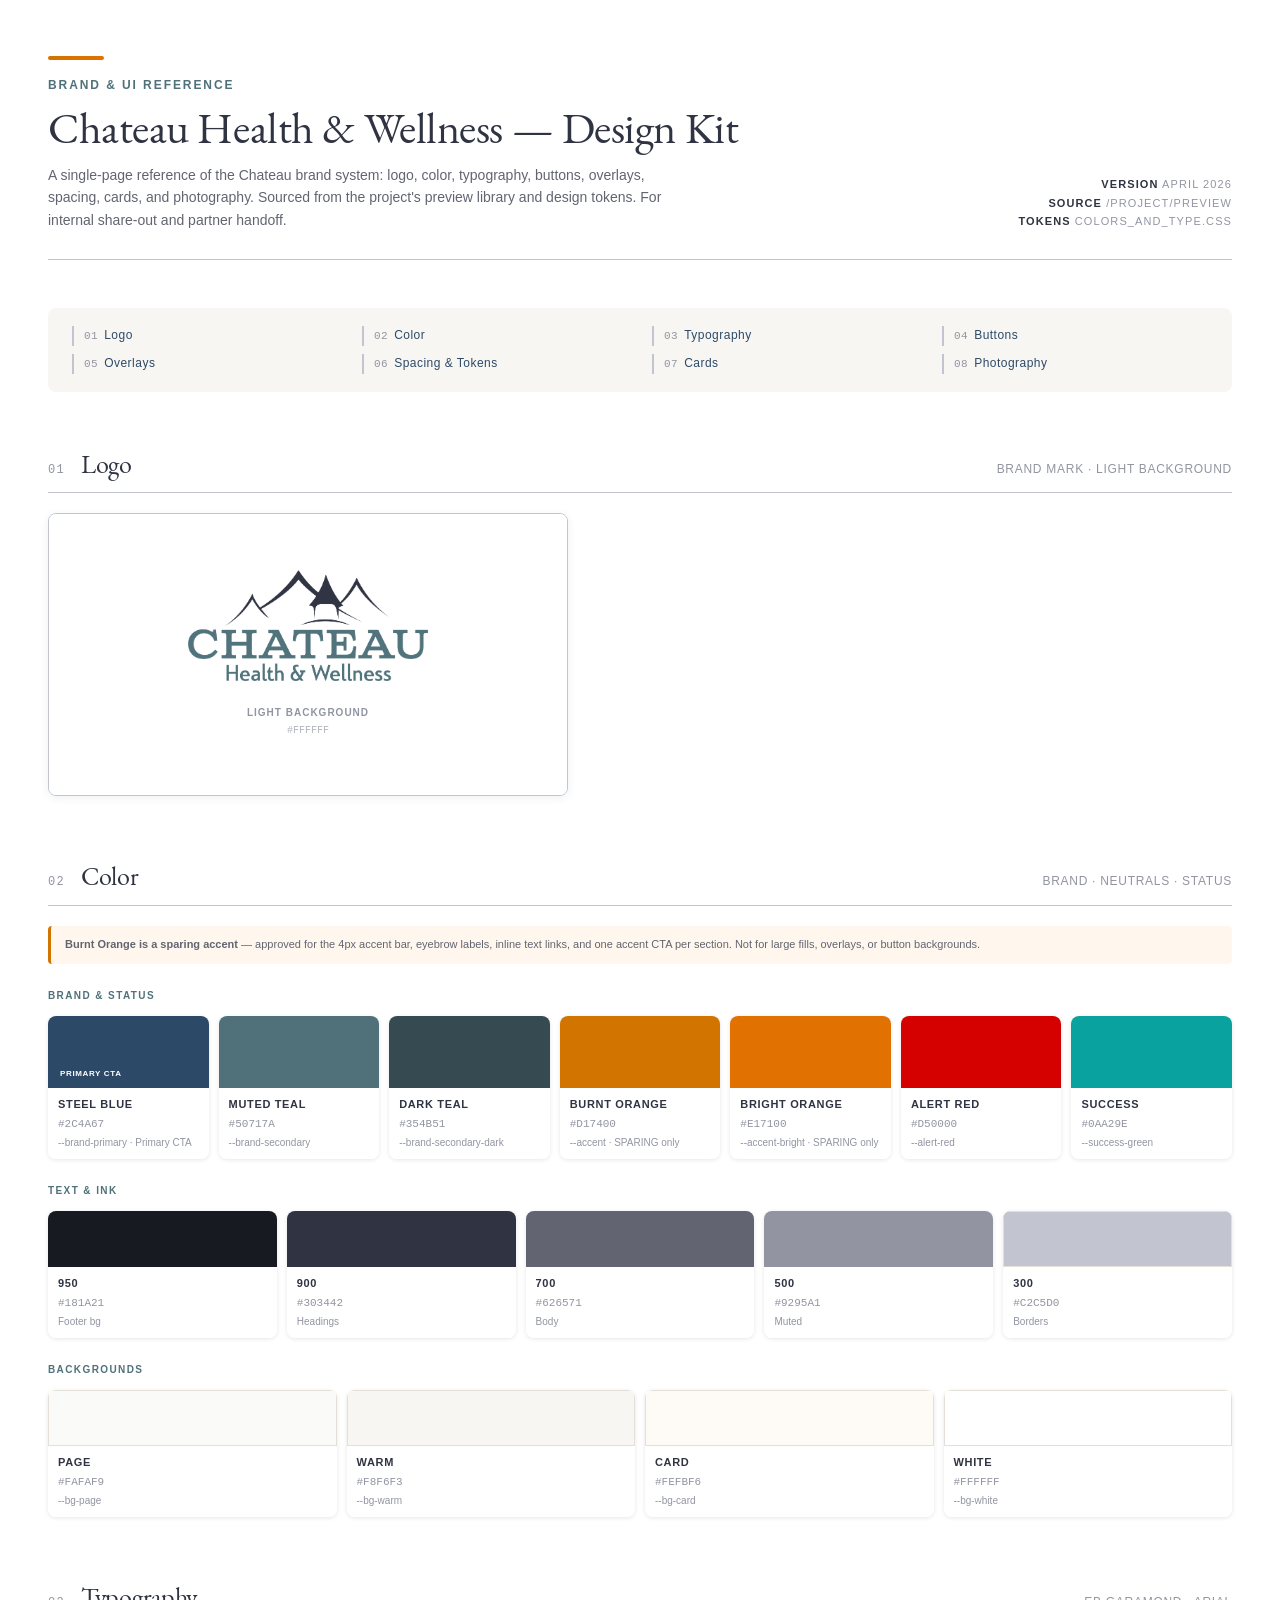
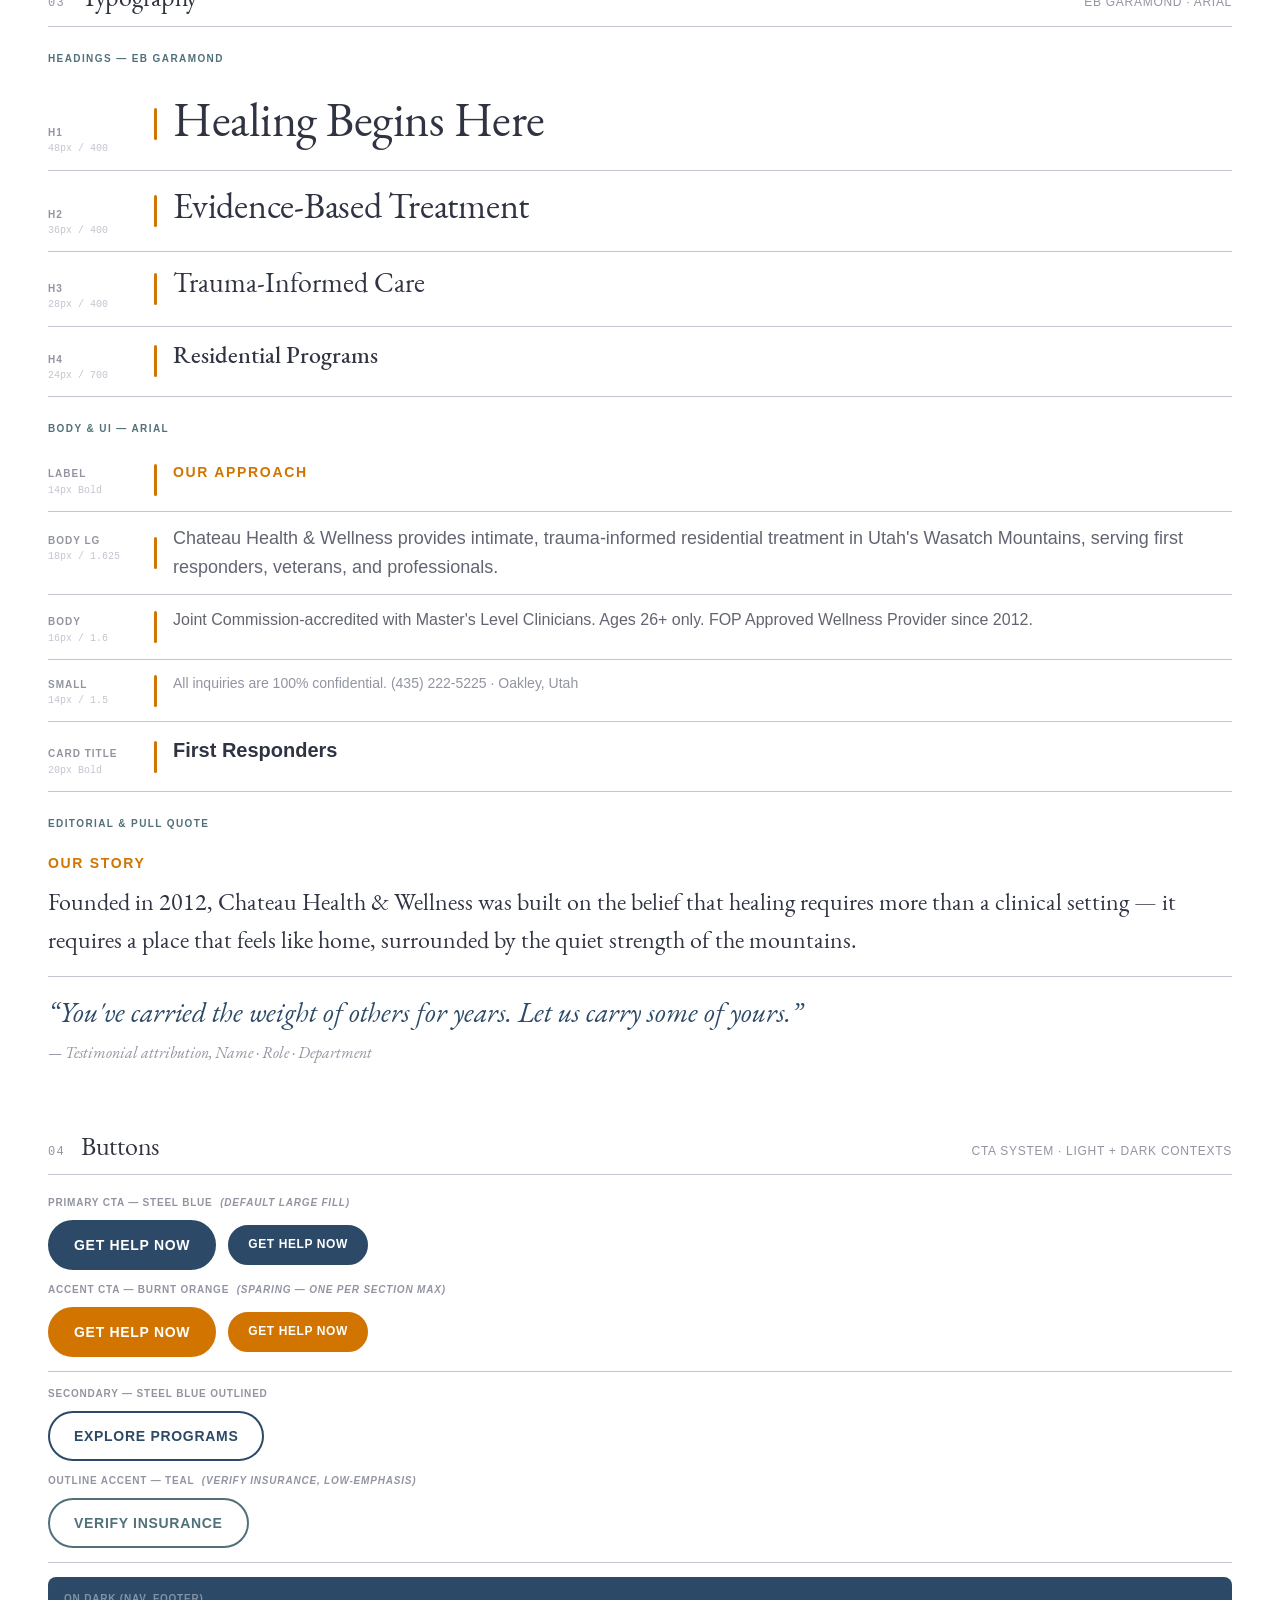
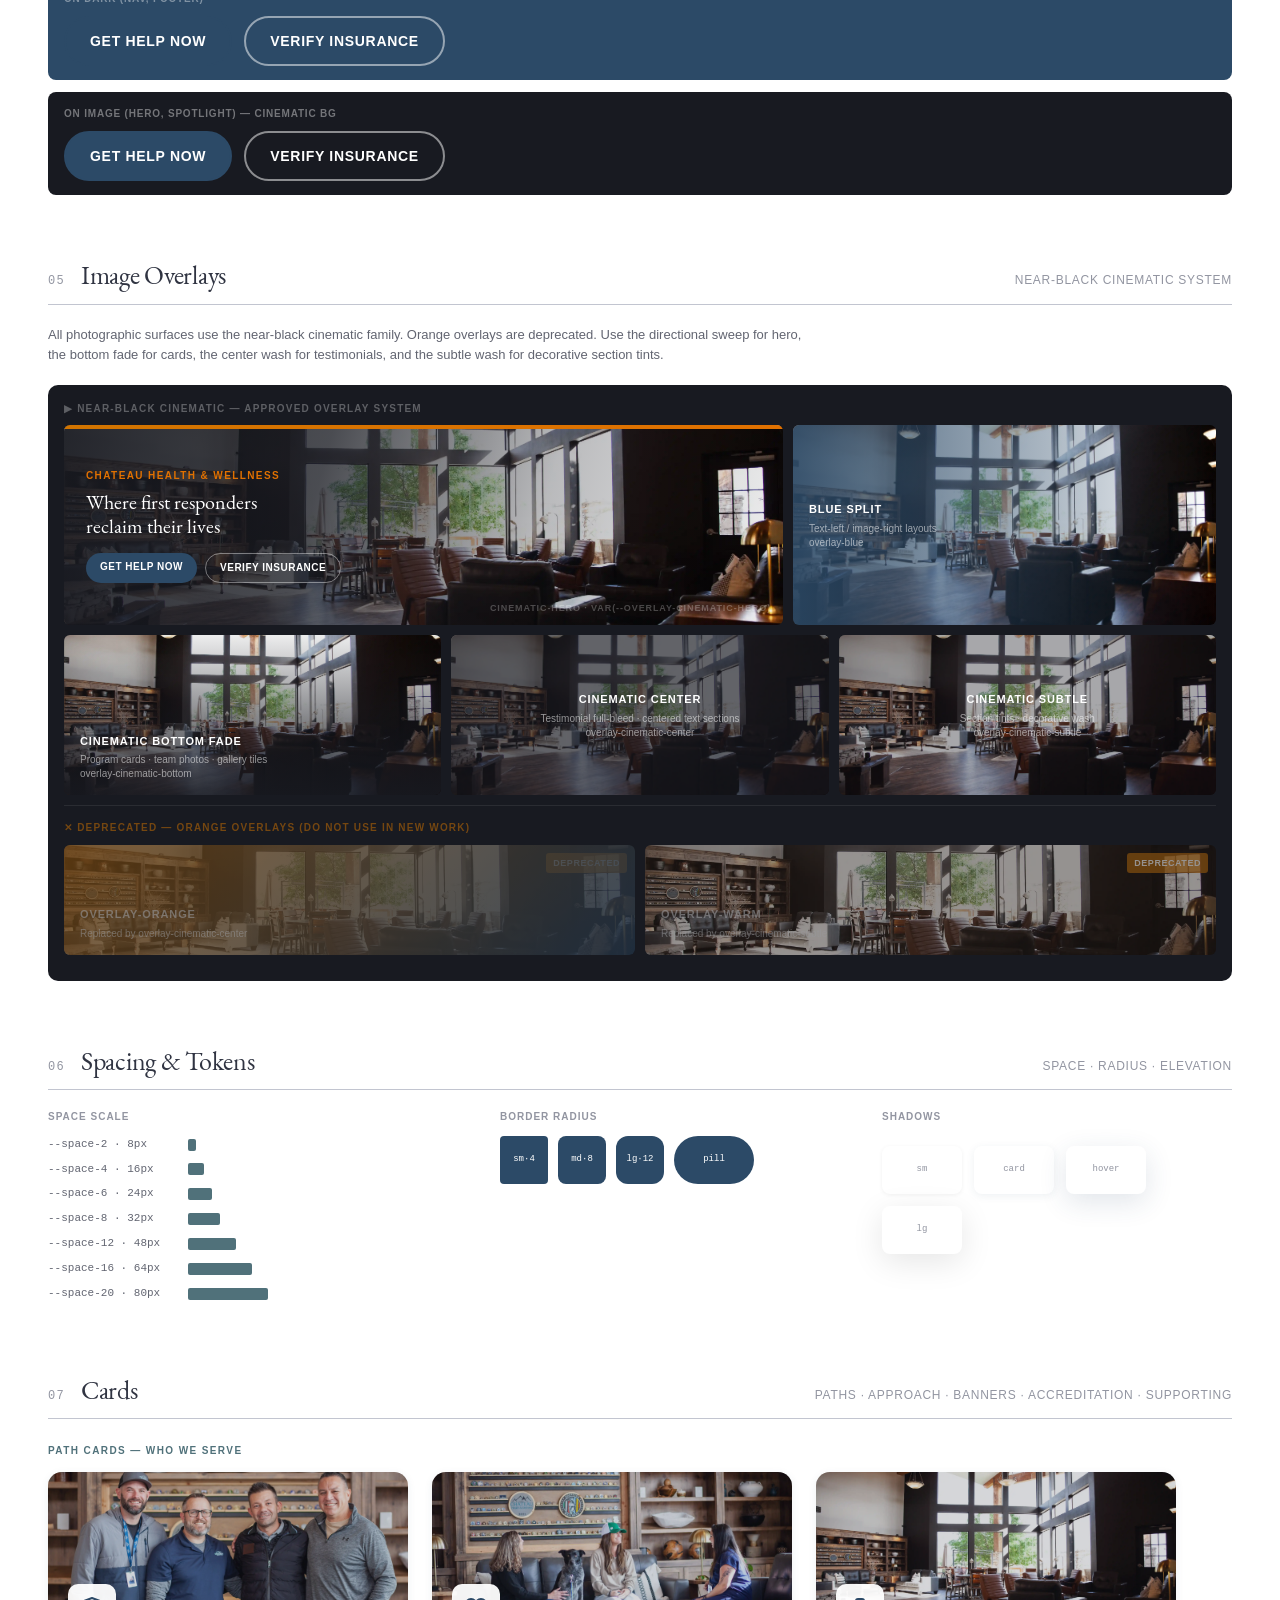
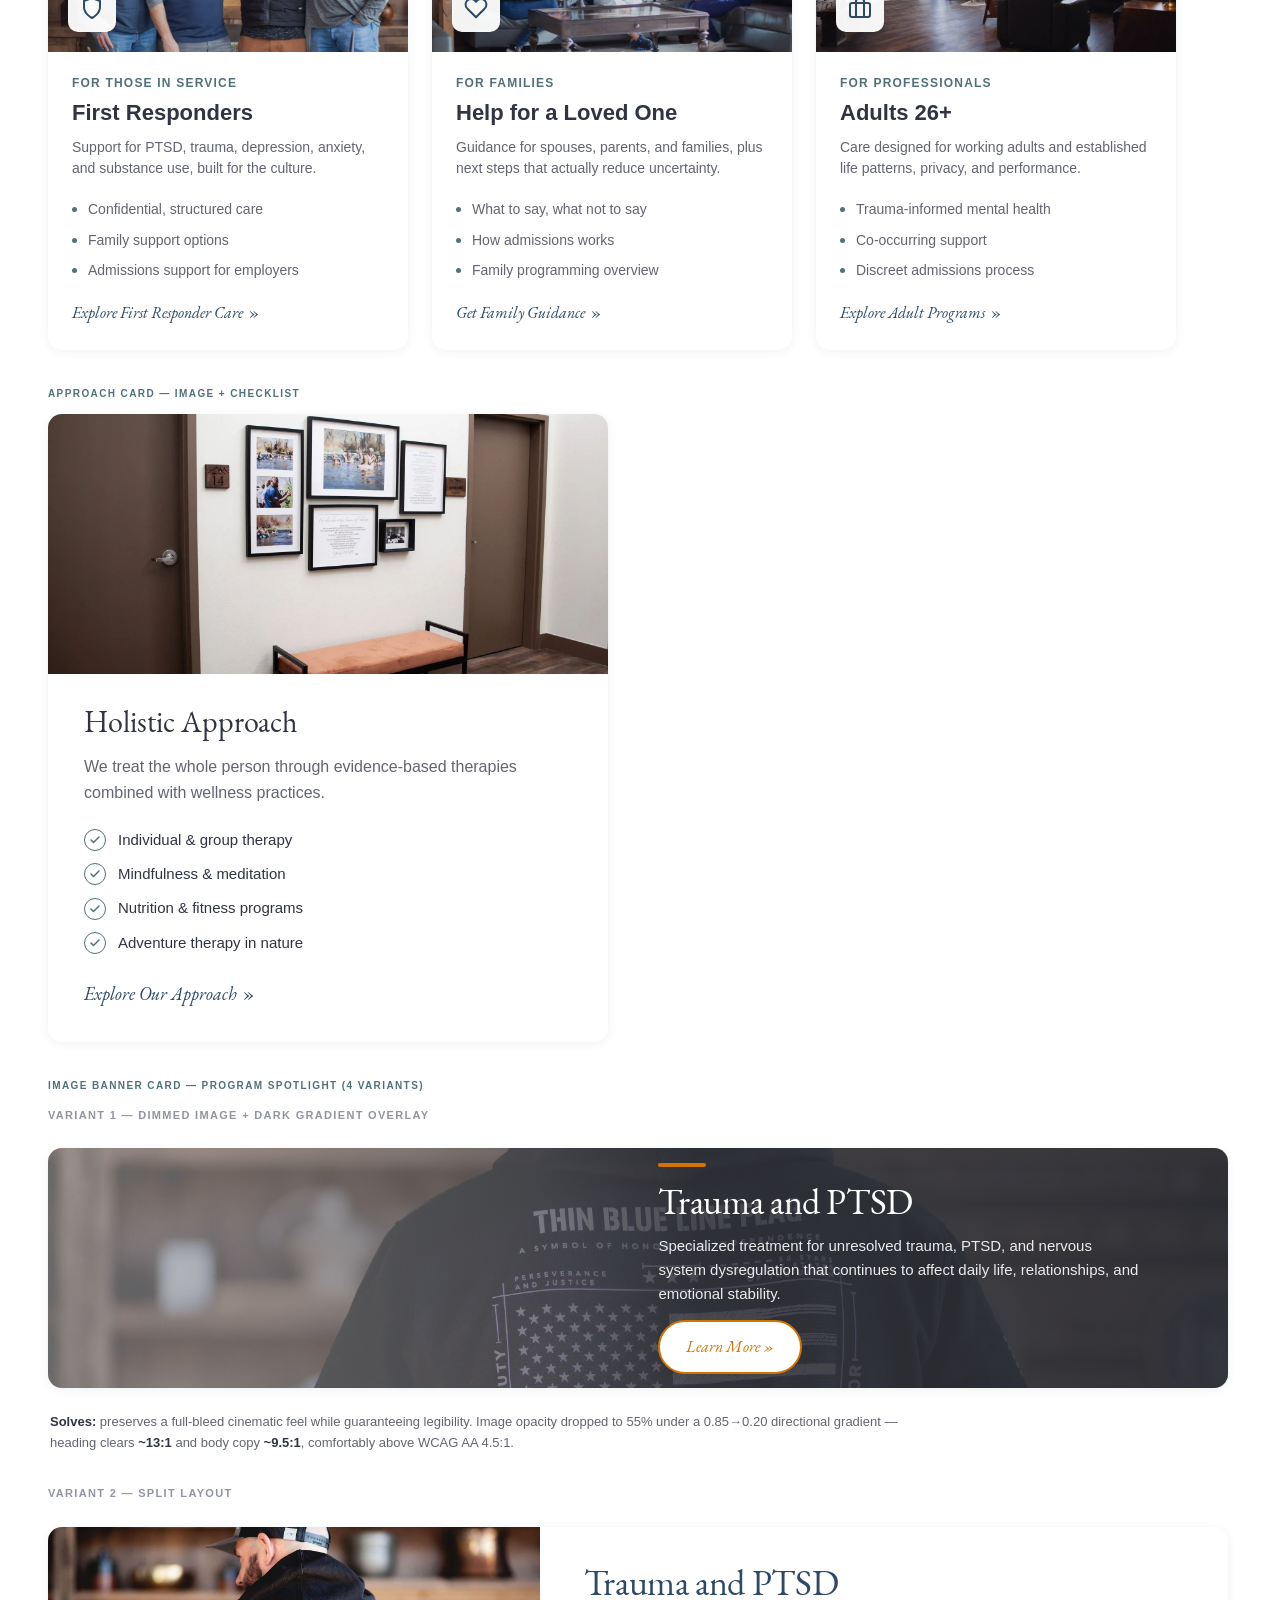
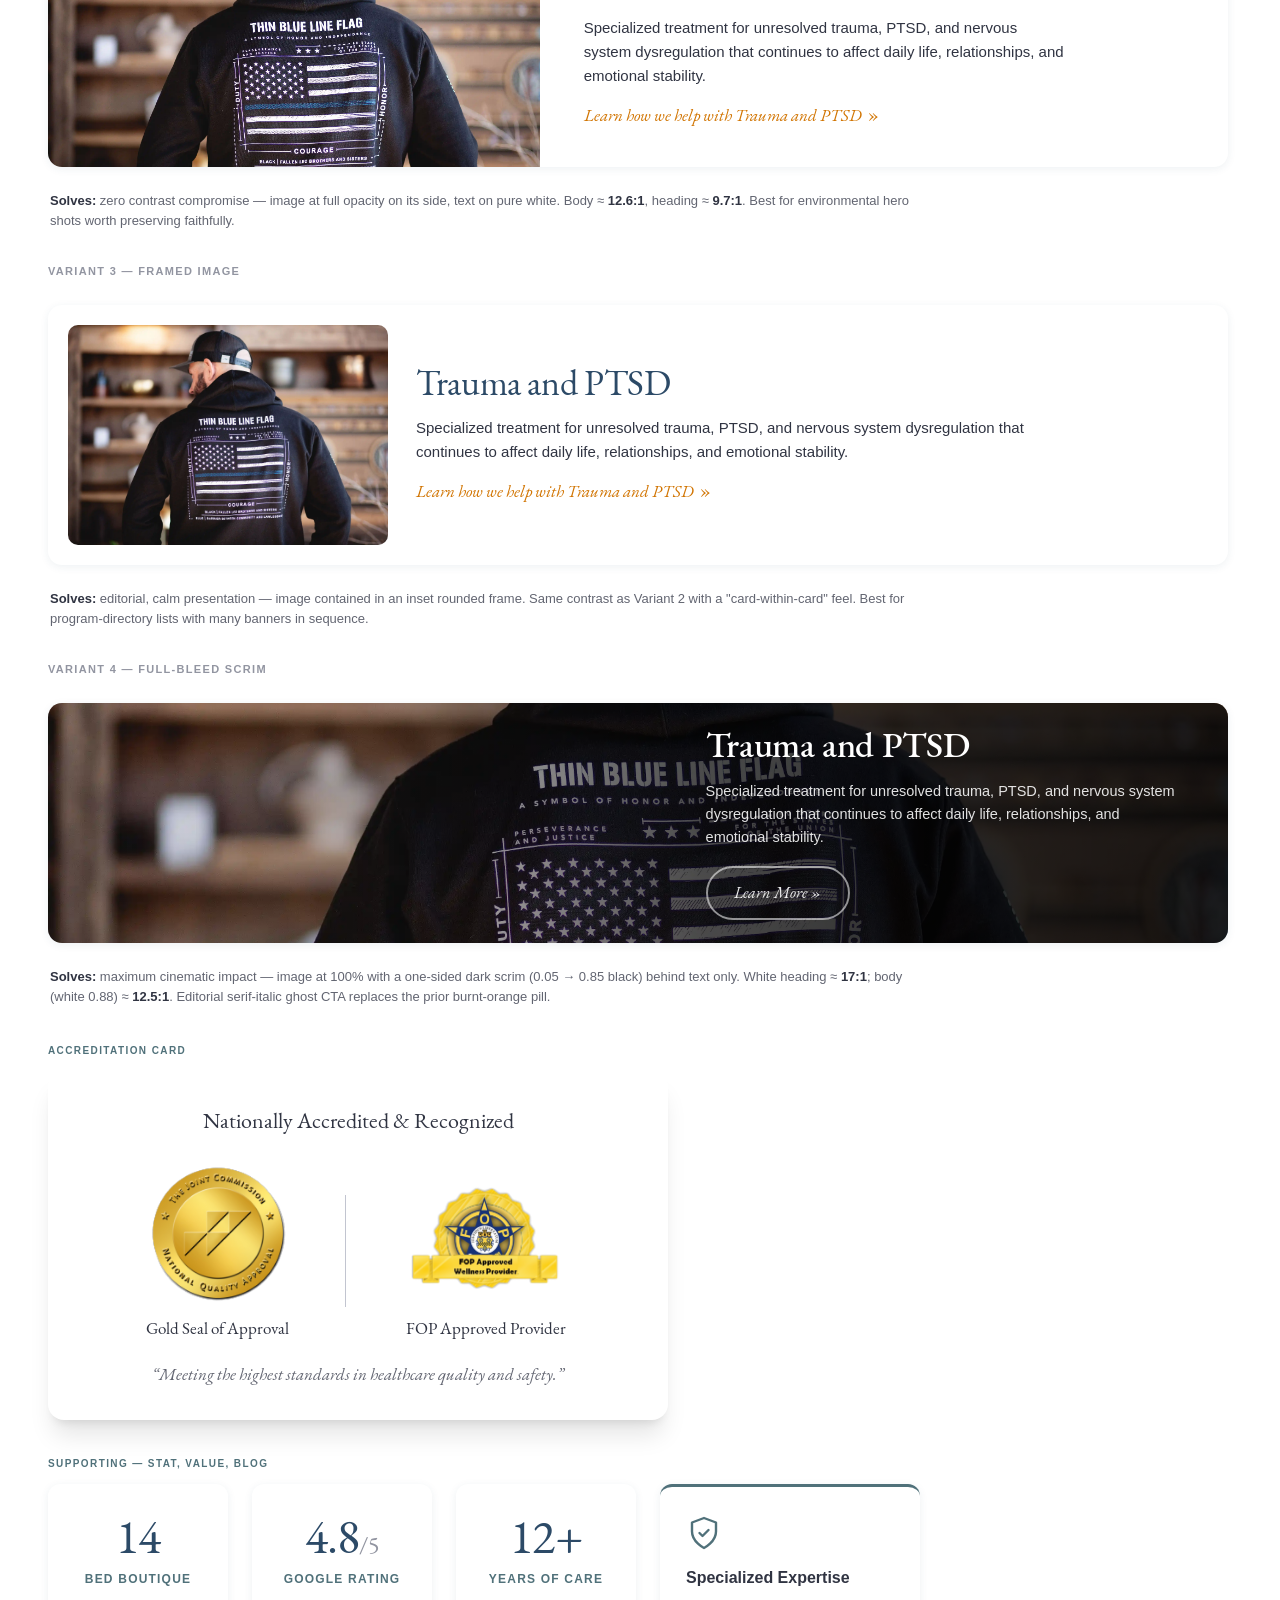
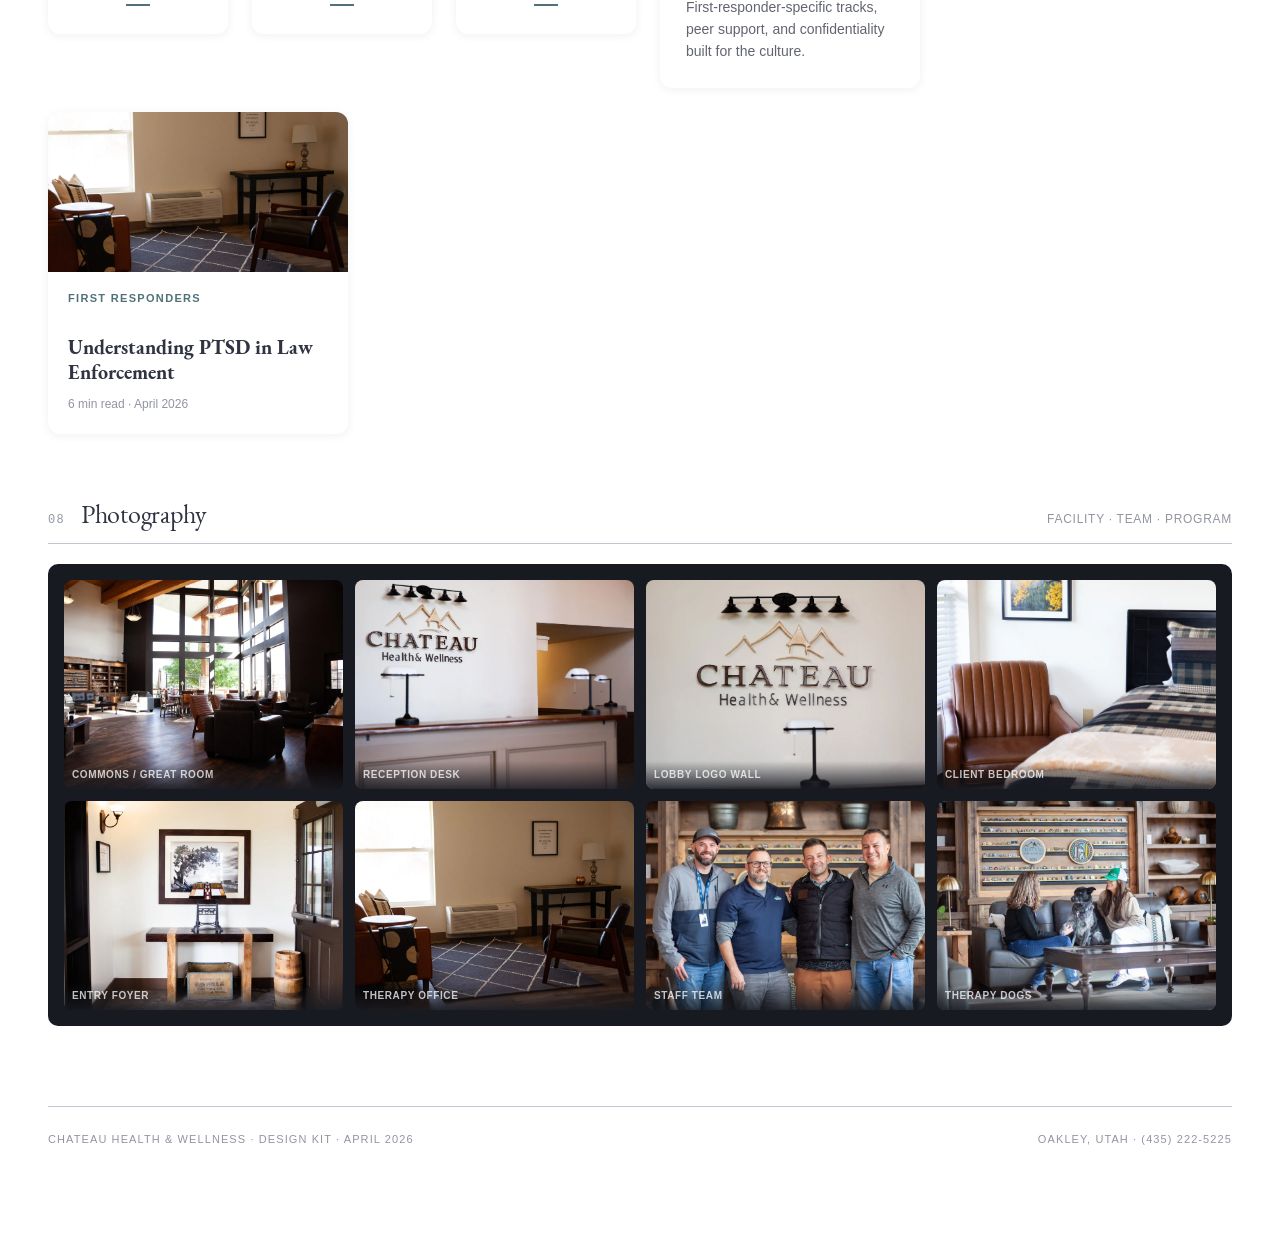
==== design-kit.html @ 9eb10ebd "Initial commit — Chateau Health & Wellness design kit Single-page consolidated reference (design-kit" ====
<!DOCTYPE html>
<html lang="en">
<head>
<meta charset="UTF-8">
<meta name="viewport" content="width=device-width,initial-scale=1">
<title>Chateau Health &amp; Wellness — Design Kit</title>
<link rel="stylesheet" href="colors_and_type.css">
<style>
  /* ─────────────────────────────────────────────────────────────────
     KIT SHELL — applies only to the consolidated design kit page.
     Each section block reuses the original preview markup verbatim.
  ───────────────────────────────────────────────────────────────── */
  html, body { background: #FFFFFF; }
  body {
    font-family: var(--font-sans);
    color: var(--neutral-900);
    margin: 0;
    padding: 0;
  }
  .kit {
    max-width: 1280px;
    margin: 0 auto;
    padding: 56px 48px 96px;
  }

  /* ── Cover header ─────────────────────────────────────────────── */
  .kit-header {
    border-bottom: 1px solid var(--neutral-300);
    padding-bottom: 28px;
    margin-bottom: 48px;
    display: grid;
    grid-template-columns: 1fr auto;
    gap: 24px;
    align-items: end;
  }
  .kit-header__bar {
    display: block;
    width: 56px;
    height: 4px;
    background: linear-gradient(90deg, #D17400, #E17100);
    border-radius: 2px;
    margin-bottom: 16px;
  }
  .kit-header__eyebrow {
    font-family: var(--font-sans);
    font-size: 12px;
    font-weight: 700;
    letter-spacing: 0.16em;
    text-transform: uppercase;
    color: var(--brand-secondary);
    margin-bottom: 8px;
  }
  .kit-header__title {
    font-family: var(--font-serif);
    font-size: 44px;
    font-weight: 400;
    line-height: 1.1;
    color: var(--neutral-900);
    margin: 0;
    letter-spacing: -0.01em;
  }
  .kit-header__sub {
    font-family: var(--font-sans);
    font-size: 14px;
    line-height: 1.6;
    color: var(--neutral-700);
    margin: 12px 0 0;
    max-width: 640px;
  }
  .kit-header__meta {
    font-family: var(--font-sans);
    font-size: 11px;
    letter-spacing: 0.10em;
    text-transform: uppercase;
    color: var(--neutral-500);
    text-align: right;
    line-height: 1.7;
  }
  .kit-header__meta strong { color: var(--neutral-900); }

  /* ── Table of contents ────────────────────────────────────────── */
  .kit-toc {
    display: grid;
    grid-template-columns: repeat(4, 1fr);
    gap: 8px 24px;
    padding: 18px 24px;
    background: #F8F6F3;
    border-radius: 8px;
    margin-bottom: 56px;
    font-family: var(--font-sans);
    font-size: 12px;
  }
  .kit-toc a {
    color: var(--brand-primary);
    text-decoration: none;
    letter-spacing: 0.04em;
    border-left: 2px solid var(--neutral-300);
    padding-left: 10px;
    transition: color var(--transition-base), border-color var(--transition-base);
  }
  .kit-toc a:hover { color: var(--accent); border-color: var(--accent); }
  .kit-toc a span { color: var(--neutral-500); margin-right: 6px; font-family: monospace; font-size: 11px; }

  /* ── Section frame ────────────────────────────────────────────── */
  .kit-section {
    margin: 0 0 64px;
    scroll-margin-top: 24px;
  }
  .kit-section__head {
    display: flex;
    align-items: baseline;
    gap: 16px;
    margin-bottom: 20px;
    padding-bottom: 12px;
    border-bottom: 1px solid var(--neutral-300);
  }
  .kit-section__num {
    font-family: monospace;
    font-size: 12px;
    color: var(--neutral-500);
    letter-spacing: 0.10em;
  }
  .kit-section__title {
    font-family: var(--font-serif);
    font-size: 26px;
    font-weight: 400;
    color: var(--neutral-900);
    margin: 0;
    letter-spacing: -0.01em;
  }
  .kit-section__sub {
    font-family: var(--font-sans);
    font-size: 12px;
    color: var(--neutral-500);
    margin-left: auto;
    letter-spacing: 0.06em;
    text-transform: uppercase;
  }
  .kit-section__note {
    font-family: var(--font-sans);
    font-size: 13px;
    line-height: 1.55;
    color: var(--neutral-700);
    margin: 0 0 20px;
    max-width: 760px;
  }

  /* ── Sub-block (used inside sections to label internal groups) ── */
  .kit-block-label {
    font-family: var(--font-sans);
    font-size: 10px;
    font-weight: 700;
    letter-spacing: 0.14em;
    text-transform: uppercase;
    color: var(--brand-secondary);
    margin: 24px 0 12px;
  }

  /* ─────────────────────────────────────────────────────────────────
     §1 LOGO — replicated from preview/brand-logo.html
  ───────────────────────────────────────────────────────────────── */
  .logo-row { display: flex; gap: 16px; align-items: stretch; flex-wrap: wrap; }
  .logo-card { border-radius: 8px; overflow: hidden; box-shadow: var(--shadow-card); flex: 1; min-width: 260px; max-width: 520px; border: 1px solid var(--neutral-300); }
  .logo-bg { padding: 56px 40px; display: flex; flex-direction: column; align-items: center; justify-content: center; min-height: 200px; background: #FFFFFF; }
  .logo-bg img { max-width: 240px; height: auto; display: block; }
  .logo-card .card-label { font-size: 10px; font-weight: 700; letter-spacing: 0.10em; text-transform: uppercase; color: var(--neutral-500); margin-top: 24px; text-align: center; }
  .logo-card .card-hex { font-family: monospace; font-size: 10px; color: var(--neutral-500); opacity: 0.7; margin-top: 2px; text-align: center; }

  /* ─────────────────────────────────────────────────────────────────
     §2 COLORS — from preview/colors-brand.html + colors-neutral.html
  ───────────────────────────────────────────────────────────────── */
  .swatch-row { display: flex; gap: 10px; flex-wrap: wrap; margin-bottom: 12px; }
  .swatch { border-radius: 8px; overflow: hidden; box-shadow: 0 1px 4px rgba(0,0,0,0.10); flex: 1; min-width: 100px; }
  .swatch .chip { height: 72px; }
  .swatch .info { background: white; padding: 8px 10px; }
  .swatch .name { font-size: 11px; font-weight: 700; color: #303442; text-transform: uppercase; letter-spacing: 0.06em; }
  .swatch .hex  { font-size: 11px; color: #9295A1; font-family: monospace; margin-top: 2px; }
  .swatch .label { font-size: 10px; color: #9295A1; margin-top: 1px; }
  .swatch.primary-cta .chip { position: relative; }
  .swatch.primary-cta .chip::after { content: 'PRIMARY CTA'; position: absolute; bottom: 6px; left: 6px; font-size: 8px; font-weight: 700; letter-spacing: 0.08em; background: #2C4A67; color: #fff; padding: 2px 6px; border-radius: 2px; }
  .usage-note { font-size: 11px; font-family: var(--font-sans); color: var(--neutral-700); background: #FFF7EE; border-radius: 4px; padding: 10px 14px; margin-bottom: 14px; border-left: 3px solid var(--accent); }
  .neutral-swatch .chip { height: 56px; }
  .neutral-swatch { min-width: 80px; }

  /* ─────────────────────────────────────────────────────────────────
     §3 TYPOGRAPHY — preview/type-headings.html + type-body.html + type-editorial.html
  ───────────────────────────────────────────────────────────────── */
  .type-row {
    display: flex; align-items: baseline; gap: 16px;
    border-bottom: 1px solid var(--neutral-300);
    padding: 12px 0;
  }
  .type-row:last-child { border-bottom: none; }
  .type-row .meta { width: 90px; flex-shrink: 0; padding-top: 2px; }
  .type-row .meta-tag { font-family: var(--font-sans); font-size: 10px; font-weight: 700; letter-spacing: 0.10em; text-transform: uppercase; color: var(--neutral-500); }
  .type-row .meta-size { font-family: monospace; font-size: 10px; color: var(--neutral-300); }
  .type-row .bar { width: 3px; height: 32px; background: var(--accent); border-radius: 2px; flex-shrink: 0; align-self: center; }
  .type-row h1, .type-row h2, .type-row h3, .type-row h4, .type-row p { margin: 0; }
  .editorial-block { padding-top: 8px; }

  /* ─────────────────────────────────────────────────────────────────
     §4 BUTTONS — preview/buttons.html
  ───────────────────────────────────────────────────────────────── */
  .btn-row { display: flex; align-items: center; gap: 12px; flex-wrap: wrap; margin-bottom: 12px; }
  .btn-dark-row { background: var(--brand-primary); padding: 14px 16px; border-radius: 8px; display: flex; gap: 12px; align-items: center; flex-wrap: wrap; margin-bottom: 12px; }
  .btn-img-row { background: #181A21; padding: 14px 16px; border-radius: 8px; display: flex; gap: 12px; align-items: center; flex-wrap: wrap; margin-bottom: 12px; }
  .btn-row label, .btn-dark-row label, .btn-img-row label {
    font-family: var(--font-sans); font-size: 10px; font-weight: 700; text-transform: uppercase; letter-spacing: 0.08em; color: var(--neutral-500); width: 100%; margin-bottom: -4px;
  }
  .btn-dark-row label, .btn-img-row label { color: rgba(255,255,255,0.4); }
  .btn-row .note { font-family: var(--font-sans); font-size: 10px; color: var(--neutral-500); font-style: italic; margin-left: 4px; }
  .kit .btn { padding: 12px 24px; font-size: 14px; }
  .kit .btn-sm { padding: 8px 18px; font-size: 12px; }
  .btn-divider { height: 1px; background: var(--neutral-300); margin: 14px 0; }

  /* ─────────────────────────────────────────────────────────────────
     §5 OVERLAYS — preview/colors-overlays.html
  ───────────────────────────────────────────────────────────────── */
  .ov-stage { background: #181A21; padding: 16px; border-radius: 10px; }
  .ov-section-title { font-size: 10px; font-weight: 700; letter-spacing: 0.12em; text-transform: uppercase; color: rgba(255,255,255,0.30); margin: 14px 0 8px; }
  .ov-section-title:first-child { margin-top: 0; }
  .ov-row { display: flex; gap: 10px; margin-bottom: 10px; }
  .ov-tile { flex: 1; border-radius: 6px; overflow: hidden; position: relative; }
  .ov-bg { width: 100%; height: 100%; background: url('assets/facility-commons.webp') center/cover; }
  .ov-ov { position: absolute; inset: 0; display: flex; flex-direction: column; justify-content: flex-end; padding: 14px 16px; }
  .ov-name { font-size: 11px; font-weight: 700; letter-spacing: 0.08em; text-transform: uppercase; color: #fff; }
  .ov-use  { font-size: 10px; color: rgba(255,255,255,0.55); margin-top: 3px; line-height: 1.4; }
  .ov-tile-xl { height: 200px; } .ov-tile-lg { height: 160px; } .ov-tile-sm { height: 110px; }
  .ov-hero-bar { position: absolute; top: 0; left: 0; right: 0; height: 4px; background: linear-gradient(90deg,#D17400,#E17100); z-index: 2; }
  .ov-hero-text { font-family: 'EB Garamond', Georgia, serif; font-size: 20px; color: #fff; line-height: 1.2; margin-bottom: 5px; }
  .ov-hero-eyebrow { font-size: 10px; font-weight: 700; letter-spacing: 0.14em; text-transform: uppercase; color: #E17100; margin-bottom: 6px; }
  .ov-rule { height: 1px; background: rgba(255,255,255,0.08); margin: 8px 0 12px; }
  .ov-dep { position: absolute; top: 8px; right: 8px; background: rgba(209,116,0,0.75); color: #fff; font-size: 9px; font-weight: 700; letter-spacing: 0.06em; text-transform: uppercase; padding: 3px 7px; border-radius: 3px; }
  .ov-token-label { position:absolute; bottom:10px; right:12px; font-size:9px; font-weight:700; letter-spacing:0.10em; text-transform:uppercase; color:rgba(255,255,255,0.25); }
  .ov-mini-cta { background:#2C4A67; color:#fff; border-radius:9999px; padding:6px 14px; font-size:10px; font-weight:700; letter-spacing:0.05em; text-transform:uppercase; }
  .ov-mini-cta--ghost { background:transparent; border:1.5px solid rgba(255,255,255,0.4); color:#fff; border-radius:9999px; padding:6px 14px; font-size:10px; font-weight:700; letter-spacing:0.05em; text-transform:uppercase; }

  /* ─────────────────────────────────────────────────────────────────
     §6 SPACING / RADIUS / SHADOWS — preview/spacing-tokens.html
  ───────────────────────────────────────────────────────────────── */
  .tokens-grid { display: grid; grid-template-columns: 1.2fr 1fr 1fr; gap: 32px; }
  .tokens-grid h4 { font-size: 10px; font-weight: 700; letter-spacing: 0.10em; text-transform: uppercase; color: var(--neutral-500); margin: 0 0 12px; font-family: var(--font-sans); }
  .space-row { display: flex; align-items: center; gap: 10px; margin-bottom: 7px; }
  .space-bar { background: var(--brand-secondary); border-radius: 2px; height: 12px; }
  .space-lbl { font-size: 11px; color: var(--neutral-700); font-family: monospace; width: 130px; flex-shrink: 0; }
  .radius-row { display: flex; gap: 10px; flex-wrap: wrap; align-items: flex-start; }
  .r-chip { background: var(--brand-primary); width: 48px; height: 48px; display: flex; align-items: center; justify-content: center; }
  .r-lbl { font-size: 9px; color: white; font-family: monospace; }
  .shadow-row { display: flex; gap: 12px; flex-wrap: wrap; padding: 10px 0 4px; }
  .s-card { background: white; width: 80px; height: 48px; display: flex; align-items: center; justify-content: center; border-radius: 8px; font-size: 9px; color: var(--neutral-500); font-family: monospace; }

  /* ─────────────────────────────────────────────────────────────────
     §7 CARDS — preview/cards.html (full system reproduced)
  ───────────────────────────────────────────────────────────────── */
  .cards-page { --bg-card: #FFFFFF; --bg-warm: #FFFFFF; }
  .cards-group { margin-bottom: 36px; }
  .cards-row { display: flex; gap: 24px; flex-wrap: wrap; align-items: flex-start; }
  .cards-stack { display: flex; flex-direction: column; gap: 14px; width: 100%; }
  .variant-label { font-family: var(--font-sans); font-size: 11px; font-weight: 700; text-transform: uppercase; letter-spacing: 0.12em; color: var(--neutral-500); margin-bottom: 10px; }
  .variant-rationale { font-family: var(--font-sans); font-size: 13px; line-height: 1.55; color: var(--neutral-700); margin: 10px 2px 0; max-width: 880px; }
  .variant-rationale strong { color: var(--neutral-900); }

  /* Editorial CTA + inline link */
  .cta-editorial {
    display: inline-flex; align-items: center; justify-content: center; gap: 8px;
    font-family: var(--font-serif); font-style: italic; font-weight: 400; font-size: 16px;
    letter-spacing: 0.01em; padding: 12px 26px; border-radius: 9999px;
    border: 2px solid var(--brand-primary); background: var(--brand-primary); color: #FFFFFF;
    text-decoration: none; transition: background var(--transition-base), border-color var(--transition-base), transform var(--transition-base);
    white-space: nowrap; align-self: flex-start;
  }
  .cta-editorial:hover { background: var(--brand-primary-dark); border-color: var(--brand-primary-dark); transform: translateY(-1px); }
  .cta-editorial--ghost { background: transparent; color: rgba(255,255,255,0.92); border-color: rgba(255,255,255,0.55); }
  .cta-editorial--ghost:hover { background: rgba(255,255,255,0.10); border-color: rgba(255,255,255,0.85); color: #FFFFFF; }
  .link-editorial {
    font-family: var(--font-serif); font-style: italic; font-weight: 400; font-size: 17px;
    color: var(--brand-primary); text-decoration: none;
    display: inline-flex; align-items: baseline; gap: 6px;
    transition: color var(--transition-base), gap var(--transition-base);
  }
  .link-editorial:hover { color: var(--brand-primary-dark); gap: 10px; }
  .link-editorial::after { content: '»'; font-style: normal; font-size: 1.05em; line-height: 1; }

  /* Path card */
  .path-card { width: 360px; background: #FFFFFF; border-radius: 14px; overflow: hidden; box-shadow: var(--shadow-card); display: flex; flex-direction: column; transition: box-shadow var(--transition-base), transform var(--transition-base); }
  .path-card:hover { box-shadow: var(--shadow-card-hover); transform: translateY(-4px); }
  .path-card__media { position: relative; height: 180px; overflow: hidden; }
  .path-card__img { position: absolute; inset: 0; background-size: cover; background-position: center; }
  .path-card__media::after { content: ''; position: absolute; inset: 0; background: rgba(48,52,66,0.2); }
  .path-card__icon { position: absolute; left: 20px; bottom: 20px; width: 48px; height: 48px; border-radius: 10px; background: rgba(255,255,255,0.95); box-shadow: 0 4px 6px -4px rgba(0,0,0,0.1), 0 10px 15px -3px rgba(0,0,0,0.1); display: flex; align-items: center; justify-content: center; z-index: 2; color: var(--brand-primary); }
  .path-card__icon svg { width: 24px; height: 24px; display: block; }
  .path-card__body { padding: 22px 24px 24px; display: flex; flex-direction: column; gap: 12px; }
  .path-card__eyebrow { font-family: var(--font-sans); font-size: 12px; font-weight: 700; letter-spacing: 0.10em; text-transform: uppercase; color: var(--brand-secondary); }
  .path-card__title { font-family: var(--font-sans); font-size: 22px; font-weight: 700; line-height: 1.25; color: var(--neutral-900); margin: -6px 0 -2px; }
  .path-card__desc { font-family: var(--font-sans); font-size: 14px; line-height: 1.55; color: var(--neutral-700); margin: 0; }
  .path-card__list { list-style: none; margin: 6px 0 0; padding: 0; display: flex; flex-direction: column; gap: 8px; }
  .path-card__list li { font-family: var(--font-sans); font-size: 14px; color: var(--neutral-700); padding-left: 16px; position: relative; }
  .path-card__list li::before { content: ''; position: absolute; left: 0; top: 9px; width: 5px; height: 5px; border-radius: 50%; background: var(--brand-secondary); }
  .path-card .link-editorial { margin-top: 6px; font-size: 16px; }

  /* Approach card */
  .approach-card { width: 560px; background: #FFFFFF; border-radius: 14px; overflow: hidden; box-shadow: var(--shadow-card); display: flex; flex-direction: column; }
  .approach-card__media { height: 260px; background-size: cover; background-position: center; }
  .approach-card__body { padding: 30px 36px 34px; display: flex; flex-direction: column; gap: 14px; }
  .approach-card__title { font-family: var(--font-serif); font-size: 30px; font-weight: 400; color: var(--neutral-900); line-height: 1.2; margin: 0; }
  .approach-card__desc { font-family: var(--font-sans); font-size: 16px; line-height: 1.6; color: var(--neutral-700); margin: 0; }
  .approach-card__list { list-style: none; padding: 0; margin: 8px 0 4px; display: flex; flex-direction: column; gap: 10px; }
  .approach-card__list li { display: flex; align-items: center; gap: 12px; font-family: var(--font-sans); font-size: 15px; color: var(--neutral-900); }
  .approach-card__check { flex: 0 0 22px; width: 22px; height: 22px; border-radius: 50%; border: 1.5px solid var(--brand-secondary); display: flex; align-items: center; justify-content: center; color: var(--brand-secondary); }
  .approach-card__check svg { width: 12px; height: 12px; }
  .approach-card .link-editorial { margin-top: 6px; font-size: 18px; }

  /* Banner card variants */
  .banner-card { width: 100%; max-width: 1180px; height: 240px; border-radius: 14px; overflow: hidden; position: relative; background: #FFFFFF; box-shadow: var(--shadow-card); display: flex; align-items: center; }
  .banner-card__content { position: relative; z-index: 2; display: flex; flex-direction: column; gap: 14px; }
  .banner-card__title { font-family: var(--font-serif); font-size: 36px; font-weight: 400; line-height: 1.05; margin: 0; letter-spacing: -0.01em; }
  .banner-card__desc { font-family: var(--font-sans); font-size: 15px; line-height: 1.6; margin: 0; }
  .banner-card--overlay { justify-content: flex-end; }
  .banner-card--overlay .banner-card__img { position: absolute; inset: 0; background-size: cover; background-position: center; opacity: 0.55; }
  .banner-card--overlay::before { content: ''; position: absolute; inset: 0; z-index: 1; background: linear-gradient(90deg, rgba(24,26,33,0.20) 0%, rgba(24,26,33,0.55) 40%, rgba(24,26,33,0.80) 55%, rgba(24,26,33,0.85) 100%); }
  .banner-card--overlay .banner-card__content { width: 52%; padding: 36px 44px; }
  .banner-card--overlay .banner-card__title { color: #FFFFFF; }
  .banner-card--overlay .banner-card__desc { color: rgba(255,255,255,0.90); max-width: 520px; }
  .banner-card--overlay .banner-card__rule { display: block; width: 48px; height: 4px; background: var(--accent); border-radius: 2px; margin-bottom: 2px; }
  .banner-card--overlay .cta-orange-outline {
    display: inline-flex; align-items: center; gap: 8px; align-self: flex-start;
    font-family: var(--font-serif); font-style: italic; font-weight: 400; font-size: 16px;
    letter-spacing: 0.01em; padding: 12px 26px; border-radius: 9999px;
    background: #FFFFFF; color: var(--accent); border: 2px solid var(--accent);
    text-decoration: none; transition: background var(--transition-base), color var(--transition-base), transform var(--transition-base);
    white-space: nowrap;
  }
  .banner-card--overlay .cta-orange-outline:hover { background: var(--accent); color: #FFFFFF; transform: translateY(-1px); }
  .banner-card--split { display: grid; grid-template-columns: 5fr 7fr; }
  .banner-card--split .banner-card__img { background-size: cover; background-position: center; height: 100%; }
  .banner-card--split .banner-card__content { padding: 36px 44px; justify-content: center; }
  .banner-card--split .banner-card__title { color: var(--brand-primary); }
  .banner-card--split .banner-card__desc { color: var(--neutral-900); max-width: 520px; }
  .banner-card--framed { display: grid; grid-template-columns: 320px 1fr; gap: 28px; padding: 20px 32px 20px 20px; height: 260px; align-items: stretch; }
  .banner-card--framed .banner-card__img { background-size: cover; background-position: center; border-radius: 10px; height: 100%; }
  .banner-card--framed .banner-card__content { padding: 8px 0; justify-content: center; }
  .banner-card--framed .banner-card__title { color: var(--brand-primary); }
  .banner-card--framed .banner-card__desc { color: var(--neutral-900); max-width: 620px; }
  .banner-card--scrim { justify-content: flex-end; }
  .banner-card--scrim .banner-card__img { position: absolute; inset: 0; background-size: cover; background-position: center; }
  .banner-card--scrim .banner-card__scrim { position: absolute; inset: 0; z-index: 1; background: linear-gradient(90deg, rgba(0,0,0,0.05) 0%, rgba(0,0,0,0.25) 30%, rgba(0,0,0,0.70) 55%, rgba(0,0,0,0.82) 75%, rgba(0,0,0,0.85) 100%); }
  .banner-card--scrim .banner-card__content { width: 48%; padding: 36px 44px; gap: 16px; }
  .banner-card--scrim .banner-card__title { color: #FFFFFF; font-weight: 500; }
  .banner-card--scrim .banner-card__desc { color: rgba(255,255,255,0.88); max-width: 520px; font-size: 14.5px; }

  /* Accreditation */
  .accred-card { width: 620px; background: #FFFFFF; border-radius: 16px; padding: 36px 48px 32px; box-shadow: 0 8px 10px -6px rgba(0,0,0,0.1), 0 20px 25px -5px rgba(0,0,0,0.1); text-align: center; }
  .accred-card__title { font-family: var(--font-serif); font-size: 22px; color: var(--neutral-900); margin: 0 0 28px; line-height: 1.3; }
  .accred-card__badges { display: flex; justify-content: center; align-items: center; gap: 56px; margin-bottom: 24px; }
  .accred-badge { display: flex; flex-direction: column; align-items: center; gap: 14px; }
  .accred-badge__img { width: 140px; height: 140px; background-size: contain; background-position: center; background-repeat: no-repeat; }
  .accred-badge--wide .accred-badge__img { width: 168px; height: 140px; }
  .accred-badge__label { font-family: var(--font-serif); font-size: 17px; color: var(--neutral-900); line-height: 1.2; text-align: center; }
  .accred-card__divider { width: 1px; height: 112px; background: var(--neutral-300); }
  .accred-card__quote { font-family: var(--font-serif); font-style: italic; font-size: 17px; color: var(--neutral-700); margin: 0; line-height: 1.5; }

  /* Stat / Value / Blog */
  .stat-card { background: #FFFFFF; border-radius: 12px; box-shadow: var(--shadow-card); width: 180px; padding: 28px 24px; text-align: center; }
  .stat-card__num { font-family: var(--font-serif); font-size: 48px; font-weight: 400; color: var(--brand-primary); line-height: 1; letter-spacing: -0.02em; }
  .stat-card__num small { font-size: 24px; color: var(--neutral-500); }
  .stat-card__label { font-family: var(--font-sans); font-size: 12px; font-weight: 700; color: var(--brand-secondary); text-transform: uppercase; letter-spacing: 0.10em; margin-top: 10px; }
  .stat-card__rule { width: 24px; height: 2px; background: var(--brand-secondary); margin: 14px auto 0; }
  .value-card { background: #FFFFFF; border-radius: 12px; box-shadow: var(--shadow-card); width: 260px; padding: 28px 26px 26px; border-top: 3px solid var(--brand-secondary); }
  .value-card__icon { width: 36px; height: 36px; color: var(--brand-secondary); margin-bottom: 14px; }
  .value-card__icon svg { width: 100%; height: 100%; }
  .value-card__title { font-family: var(--font-sans); font-size: 16px; font-weight: 700; color: var(--neutral-900); margin-bottom: 6px; }
  .value-card__desc { font-family: var(--font-sans); font-size: 14px; color: var(--neutral-700); line-height: 1.55; margin: 0; }
  .blog-card { width: 300px; background: #FFFFFF; border-radius: 12px; overflow: hidden; box-shadow: var(--shadow-card); }
  .blog-card__img { height: 160px; background-size: cover; background-position: center; }
  .blog-card__body { padding: 18px 20px 20px; }
  .blog-card__cat { font-family: var(--font-sans); font-size: 11px; font-weight: 700; text-transform: uppercase; letter-spacing: 0.12em; color: var(--brand-secondary); margin-bottom: 8px; }
  .blog-card__title { font-family: var(--font-serif); font-size: 20px; color: var(--neutral-900); line-height: 1.25; margin-bottom: 10px; }
  .blog-card__meta { font-family: var(--font-sans); font-size: 12px; color: var(--neutral-500); }

  /* ─────────────────────────────────────────────────────────────────
     §8 PHOTOGRAPHY — preview/brand-photography.html
  ───────────────────────────────────────────────────────────────── */
  .photo-stage { background: #181A21; padding: 16px; border-radius: 10px; }
  .photo-grid { display: grid; grid-template-columns: repeat(4, 1fr); gap: 12px; }
  .photo-card { border-radius: 8px; overflow: hidden; position: relative; aspect-ratio: 4/3; }
  .photo-card img { width: 100%; height: 100%; object-fit: cover; display: block; }
  .photo-cap { position: absolute; bottom: 0; left: 0; right: 0; background: linear-gradient(transparent, rgba(24,26,33,0.85)); padding: 6px 8px; font-size: 10px; color: rgba(255,255,255,0.75); font-weight: 600; text-transform: uppercase; letter-spacing: 0.06em; }

  /* ── Footer ──────────────────────────────────────────────────── */
  .kit-footer {
    margin-top: 80px;
    padding-top: 24px;
    border-top: 1px solid var(--neutral-300);
    display: flex;
    justify-content: space-between;
    align-items: center;
    font-family: var(--font-sans);
    font-size: 11px;
    letter-spacing: 0.10em;
    text-transform: uppercase;
    color: var(--neutral-500);
  }

  /* ── Print ───────────────────────────────────────────────────── */
  @media print {
    .kit { padding: 24px; max-width: none; }
    .kit-section { break-inside: avoid; page-break-inside: avoid; }
    .kit-toc { break-inside: avoid; }
    a { color: inherit; text-decoration: none; }
  }

  /* ── Responsive ──────────────────────────────────────────────── */
  @media (max-width: 1080px) {
    .tokens-grid { grid-template-columns: 1fr 1fr; }
    .kit-toc { grid-template-columns: repeat(2, 1fr); }
    .photo-grid { grid-template-columns: repeat(3, 1fr); }
  }
  @media (max-width: 720px) {
    .kit { padding: 32px 20px 64px; }
    .kit-header { grid-template-columns: 1fr; }
    .kit-header__meta { text-align: left; }
    .kit-header__title { font-size: 32px; }
    .tokens-grid { grid-template-columns: 1fr; }
    .photo-grid { grid-template-columns: repeat(2, 1fr); }
    .banner-card { height: auto; }
    .banner-card--overlay { min-height: 320px; align-items: flex-end; }
    .banner-card--overlay .banner-card__content { width: 100%; padding: 28px 24px; }
    .banner-card--overlay::before { background: linear-gradient(180deg, rgba(24,26,33,0.25) 0%, rgba(24,26,33,0.55) 40%, rgba(24,26,33,0.82) 100%); }
    .banner-card--split { grid-template-columns: 1fr; }
    .banner-card--split .banner-card__img { height: 180px; }
    .banner-card--framed { grid-template-columns: 1fr; height: auto; gap: 20px; padding: 20px; }
    .banner-card--framed .banner-card__img { height: 180px; }
    .banner-card--scrim { justify-content: stretch; min-height: 320px; align-items: flex-end; }
    .banner-card--scrim .banner-card__content { width: 100%; padding: 36px 24px 28px; }
    .banner-card--scrim .banner-card__scrim { background: linear-gradient(180deg, rgba(0,0,0,0.00) 0%, rgba(0,0,0,0.35) 45%, rgba(0,0,0,0.80) 100%); }
    .banner-card__title { font-size: 28px; }
    .accred-card__badges { flex-direction: column; gap: 24px; }
    .accred-card__divider { width: 80px; height: 1px; }
  }
</style>
</head>
<body>
<div class="kit">

  <!-- ════════════════════════════════════════════════════════════════
       COVER
  ════════════════════════════════════════════════════════════════ -->
  <header class="kit-header">
    <div>
      <span class="kit-header__bar"></span>
      <div class="kit-header__eyebrow">Brand &amp; UI Reference</div>
      <h1 class="kit-header__title">Chateau Health &amp; Wellness — Design Kit</h1>
      <p class="kit-header__sub">A single-page reference of the Chateau brand system: logo, color, typography, buttons, overlays, spacing, cards, and photography. Sourced from the project's preview library and design tokens. For internal share-out and partner handoff.</p>
    </div>
    <div class="kit-header__meta">
      <div><strong>Version</strong> April 2026</div>
      <div><strong>Source</strong> /project/preview</div>
      <div><strong>Tokens</strong> colors_and_type.css</div>
    </div>
  </header>

  <nav class="kit-toc" aria-label="Contents">
    <a href="#sec-logo"><span>01</span>Logo</a>
    <a href="#sec-colors"><span>02</span>Color</a>
    <a href="#sec-type"><span>03</span>Typography</a>
    <a href="#sec-buttons"><span>04</span>Buttons</a>
    <a href="#sec-overlays"><span>05</span>Overlays</a>
    <a href="#sec-tokens"><span>06</span>Spacing &amp; Tokens</a>
    <a href="#sec-cards"><span>07</span>Cards</a>
    <a href="#sec-photo"><span>08</span>Photography</a>
  </nav>

  <!-- ════════════════════════════════════════════════════════════════
       §1 LOGO
  ════════════════════════════════════════════════════════════════ -->
  <section class="kit-section" id="sec-logo">
    <div class="kit-section__head">
      <span class="kit-section__num">01</span>
      <h2 class="kit-section__title">Logo</h2>
      <span class="kit-section__sub">brand mark · light background</span>
    </div>
    <div class="logo-row">
      <div class="logo-card">
        <div class="logo-bg">
          <img src="assets/logo-dark.png" alt="Chateau Health &amp; Wellness logo">
          <div class="card-label">Light background</div>
          <div class="card-hex">#FFFFFF</div>
        </div>
      </div>
    </div>
  </section>

  <!-- ════════════════════════════════════════════════════════════════
       §2 COLOR
  ════════════════════════════════════════════════════════════════ -->
  <section class="kit-section" id="sec-colors">
    <div class="kit-section__head">
      <span class="kit-section__num">02</span>
      <h2 class="kit-section__title">Color</h2>
      <span class="kit-section__sub">brand · neutrals · status</span>
    </div>

    <div class="usage-note">
      <strong>Burnt Orange is a sparing accent</strong> — approved for the 4px accent bar, eyebrow labels, inline text links, and one accent CTA per section. Not for large fills, overlays, or button backgrounds.
    </div>

    <div class="kit-block-label">Brand &amp; Status</div>
    <div class="swatch-row">
      <div class="swatch primary-cta">
        <div class="chip" style="background:#2C4A67;"></div>
        <div class="info"><div class="name">Steel Blue</div><div class="hex">#2C4A67</div><div class="label">--brand-primary · Primary CTA</div></div>
      </div>
      <div class="swatch">
        <div class="chip" style="background:#50717A;"></div>
        <div class="info"><div class="name">Muted Teal</div><div class="hex">#50717A</div><div class="label">--brand-secondary</div></div>
      </div>
      <div class="swatch">
        <div class="chip" style="background:#354B51;"></div>
        <div class="info"><div class="name">Dark Teal</div><div class="hex">#354B51</div><div class="label">--brand-secondary-dark</div></div>
      </div>
      <div class="swatch">
        <div class="chip" style="background:#D17400;"></div>
        <div class="info"><div class="name">Burnt Orange</div><div class="hex">#D17400</div><div class="label">--accent · SPARING only</div></div>
      </div>
      <div class="swatch">
        <div class="chip" style="background:#E17100;"></div>
        <div class="info"><div class="name">Bright Orange</div><div class="hex">#E17100</div><div class="label">--accent-bright · SPARING only</div></div>
      </div>
      <div class="swatch">
        <div class="chip" style="background:#D50000;"></div>
        <div class="info"><div class="name">Alert Red</div><div class="hex">#D50000</div><div class="label">--alert-red</div></div>
      </div>
      <div class="swatch">
        <div class="chip" style="background:#0AA29E;"></div>
        <div class="info"><div class="name">Success</div><div class="hex">#0AA29E</div><div class="label">--success-green</div></div>
      </div>
    </div>

    <div class="kit-block-label">Text &amp; Ink</div>
    <div class="swatch-row">
      <div class="swatch neutral-swatch"><div class="chip" style="background:#181A21;"></div><div class="info"><div class="name">950</div><div class="hex">#181A21</div><div class="label">Footer bg</div></div></div>
      <div class="swatch neutral-swatch"><div class="chip" style="background:#303442;"></div><div class="info"><div class="name">900</div><div class="hex">#303442</div><div class="label">Headings</div></div></div>
      <div class="swatch neutral-swatch"><div class="chip" style="background:#626571;"></div><div class="info"><div class="name">700</div><div class="hex">#626571</div><div class="label">Body</div></div></div>
      <div class="swatch neutral-swatch"><div class="chip" style="background:#9295A1;"></div><div class="info"><div class="name">500</div><div class="hex">#9295A1</div><div class="label">Muted</div></div></div>
      <div class="swatch neutral-swatch"><div class="chip" style="background:#C2C5D0; border: 1px solid #e4e0d8;"></div><div class="info"><div class="name">300</div><div class="hex">#C2C5D0</div><div class="label">Borders</div></div></div>
    </div>

    <div class="kit-block-label">Backgrounds</div>
    <div class="swatch-row">
      <div class="swatch neutral-swatch"><div class="chip" style="background:#FAFAF9; border:1px solid #e4e0d8;"></div><div class="info"><div class="name">Page</div><div class="hex">#FAFAF9</div><div class="label">--bg-page</div></div></div>
      <div class="swatch neutral-swatch"><div class="chip" style="background:#F8F6F3; border:1px solid #e4e0d8;"></div><div class="info"><div class="name">Warm</div><div class="hex">#F8F6F3</div><div class="label">--bg-warm</div></div></div>
      <div class="swatch neutral-swatch"><div class="chip" style="background:#FEFBF6; border:1px solid #e4e0d8;"></div><div class="info"><div class="name">Card</div><div class="hex">#FEFBF6</div><div class="label">--bg-card</div></div></div>
      <div class="swatch neutral-swatch"><div class="chip" style="background:#FFFFFF; border:1px solid #e4e0d8;"></div><div class="info"><div class="name">White</div><div class="hex">#FFFFFF</div><div class="label">--bg-white</div></div></div>
    </div>
  </section>

  <!-- ════════════════════════════════════════════════════════════════
       §3 TYPOGRAPHY
  ════════════════════════════════════════════════════════════════ -->
  <section class="kit-section" id="sec-type">
    <div class="kit-section__head">
      <span class="kit-section__num">03</span>
      <h2 class="kit-section__title">Typography</h2>
      <span class="kit-section__sub">EB Garamond · Arial</span>
    </div>

    <div class="kit-block-label">Headings — EB Garamond</div>
    <div class="type-row">
      <div class="meta"><div class="meta-tag">H1</div><div class="meta-size">48px / 400</div></div>
      <div class="bar"></div>
      <h1>Healing Begins Here</h1>
    </div>
    <div class="type-row">
      <div class="meta"><div class="meta-tag">H2</div><div class="meta-size">36px / 400</div></div>
      <div class="bar"></div>
      <h2>Evidence-Based Treatment</h2>
    </div>
    <div class="type-row">
      <div class="meta"><div class="meta-tag">H3</div><div class="meta-size">28px / 400</div></div>
      <div class="bar"></div>
      <h3>Trauma-Informed Care</h3>
    </div>
    <div class="type-row">
      <div class="meta"><div class="meta-tag">H4</div><div class="meta-size">24px / 700</div></div>
      <div class="bar"></div>
      <h4 style="font-family: 'EB Garamond', serif; font-weight:500;">Residential Programs</h4>
    </div>

    <div class="kit-block-label">Body &amp; UI — Arial</div>
    <div class="type-row">
      <div class="meta"><div class="meta-tag">Label</div><div class="meta-size">14px Bold</div></div>
      <div class="bar"></div>
      <div class="section-label" style="margin:0;">OUR APPROACH</div>
    </div>
    <div class="type-row">
      <div class="meta"><div class="meta-tag">Body Lg</div><div class="meta-size">18px / 1.625</div></div>
      <div class="bar"></div>
      <p style="font-size:18px;">Chateau Health &amp; Wellness provides intimate, trauma-informed residential treatment in Utah's Wasatch Mountains, serving first responders, veterans, and professionals.</p>
    </div>
    <div class="type-row">
      <div class="meta"><div class="meta-tag">Body</div><div class="meta-size">16px / 1.6</div></div>
      <div class="bar"></div>
      <p style="font-size:16px; color: var(--neutral-700);">Joint Commission-accredited with Master's Level Clinicians. Ages 26+ only. FOP Approved Wellness Provider since 2012.</p>
    </div>
    <div class="type-row">
      <div class="meta"><div class="meta-tag">Small</div><div class="meta-size">14px / 1.5</div></div>
      <div class="bar"></div>
      <p style="font-size:14px; color: var(--neutral-500);">All inquiries are 100% confidential. (435) 222-5225 · Oakley, Utah</p>
    </div>
    <div class="type-row">
      <div class="meta"><div class="meta-tag">Card Title</div><div class="meta-size">20px Bold</div></div>
      <div class="bar"></div>
      <div style="font-family:Arial,sans-serif; font-size:20px; font-weight:700; color:var(--neutral-900);">First Responders</div>
    </div>

    <div class="kit-block-label">Editorial &amp; Pull Quote</div>
    <div class="editorial-block">
      <span class="section-label">OUR STORY</span>
      <div class="editorial" style="margin: 8px 0 0;">
        Founded in 2012, Chateau Health &amp; Wellness was built on the belief that healing requires more than a clinical setting — it requires a place that feels like home, surrounded by the quiet strength of the mountains.
      </div>
      <div style="height:1px;background:var(--neutral-300);margin:16px 0;"></div>
      <div class="pull-quote">
        &ldquo;You've carried the weight of others for years. Let us carry some of yours.&rdquo;
      </div>
      <div style="font-family:'EB Garamond',serif; font-size:16px; font-style:italic; color:var(--neutral-500); margin-top:8px;">
        — Testimonial attribution, Name · Role · Department
      </div>
    </div>
  </section>

  <!-- ════════════════════════════════════════════════════════════════
       §4 BUTTONS
  ════════════════════════════════════════════════════════════════ -->
  <section class="kit-section" id="sec-buttons">
    <div class="kit-section__head">
      <span class="kit-section__num">04</span>
      <h2 class="kit-section__title">Buttons</h2>
      <span class="kit-section__sub">CTA system · light + dark contexts</span>
    </div>

    <div class="btn-row">
      <label>Primary CTA — Steel Blue <span class="note">(default large fill)</span></label>
      <a class="btn btn-primary">Get Help Now</a>
      <a class="btn btn-primary btn-sm">Get Help Now</a>
    </div>
    <div class="btn-row">
      <label>Accent CTA — Burnt Orange <span class="note">(sparing — one per section max)</span></label>
      <a class="btn btn-accent">Get Help Now</a>
      <a class="btn btn-accent btn-sm">Get Help Now</a>
    </div>

    <div class="btn-divider"></div>

    <div class="btn-row">
      <label>Secondary — Steel Blue Outlined</label>
      <a class="btn btn-secondary">Explore Programs</a>
    </div>
    <div class="btn-row">
      <label>Outline Accent — Teal <span class="note">(verify insurance, low-emphasis)</span></label>
      <a class="btn btn-outline-accent">Verify Insurance</a>
    </div>

    <div class="btn-divider"></div>

    <div class="btn-dark-row">
      <label>On Dark (nav, footer)</label>
      <a class="btn btn-primary" style="font-size:14px;padding:12px 24px;">Get Help Now</a>
      <a class="btn btn-ghost" style="font-size:14px;padding:12px 24px;">Verify Insurance</a>
    </div>
    <div class="btn-img-row">
      <label>On Image (hero, spotlight) — cinematic bg</label>
      <a class="btn btn-primary" style="font-size:14px;padding:12px 24px;">Get Help Now</a>
      <a class="btn btn-ghost" style="font-size:14px;padding:12px 24px;">Verify Insurance</a>
    </div>
  </section>

  <!-- ════════════════════════════════════════════════════════════════
       §5 OVERLAYS
  ════════════════════════════════════════════════════════════════ -->
  <section class="kit-section" id="sec-overlays">
    <div class="kit-section__head">
      <span class="kit-section__num">05</span>
      <h2 class="kit-section__title">Image Overlays</h2>
      <span class="kit-section__sub">near-black cinematic system</span>
    </div>
    <p class="kit-section__note">All photographic surfaces use the near-black cinematic family. Orange overlays are deprecated. Use the directional sweep for hero, the bottom fade for cards, the center wash for testimonials, and the subtle wash for decorative section tints.</p>

    <div class="ov-stage">
      <div class="ov-section-title">▶ Near-Black Cinematic — approved overlay system</div>

      <div class="ov-row">
        <div class="ov-tile ov-tile-xl" style="flex:1.7;">
          <div class="ov-bg"></div>
          <div class="ov-hero-bar"></div>
          <div class="ov-ov overlay-cinematic-hero" style="justify-content:center; padding: 20px 22px;">
            <div class="ov-hero-eyebrow">Chateau Health &amp; Wellness</div>
            <div class="ov-hero-text">Where first responders<br>reclaim their lives</div>
            <div style="margin-top:10px;display:flex;gap:8px;">
              <div class="ov-mini-cta">Get Help Now</div>
              <div class="ov-mini-cta--ghost">Verify Insurance</div>
            </div>
          </div>
          <div class="ov-token-label">cinematic-hero · var(--overlay-cinematic-hero)</div>
        </div>
        <div class="ov-tile ov-tile-xl" style="flex:1;">
          <div class="ov-bg"></div>
          <div class="ov-ov overlay-blue" style="justify-content:center;">
            <div class="ov-name">Blue Split</div>
            <div class="ov-use">Text-left / image-right layouts<br>overlay-blue</div>
          </div>
        </div>
      </div>

      <div class="ov-row">
        <div class="ov-tile ov-tile-lg">
          <div class="ov-bg"></div>
          <div class="ov-ov overlay-cinematic-bottom">
            <div class="ov-name">Cinematic Bottom Fade</div>
            <div class="ov-use">Program cards · team photos · gallery tiles<br>overlay-cinematic-bottom</div>
          </div>
        </div>
        <div class="ov-tile ov-tile-lg">
          <div class="ov-bg"></div>
          <div class="ov-ov overlay-cinematic-center" style="justify-content:center; align-items:center; text-align:center;">
            <div class="ov-name">Cinematic Center</div>
            <div class="ov-use">Testimonial full-bleed · centered text sections<br>overlay-cinematic-center</div>
          </div>
        </div>
        <div class="ov-tile ov-tile-lg">
          <div class="ov-bg"></div>
          <div class="ov-ov overlay-cinematic-subtle" style="justify-content:center; align-items:center; text-align:center;">
            <div class="ov-name">Cinematic Subtle</div>
            <div class="ov-use">Section tints · decorative wash<br>overlay-cinematic-subtle</div>
          </div>
        </div>
      </div>

      <div class="ov-rule"></div>
      <div class="ov-section-title" style="color:rgba(209,116,0,0.5);">✕ Deprecated — orange overlays (do not use in new work)</div>
      <div class="ov-row">
        <div class="ov-tile ov-tile-sm" style="opacity:0.55;">
          <div class="ov-bg" style="filter:grayscale(30%);"></div>
          <div class="ov-dep">Deprecated</div>
          <div class="ov-ov" style="background:linear-gradient(135deg,rgba(209,116,0,0.65) 0%,rgba(44,74,103,0.80) 100%);">
            <div class="ov-name" style="color:rgba(255,255,255,0.6);">overlay-orange</div>
            <div class="ov-use">Replaced by overlay-cinematic-center</div>
          </div>
        </div>
        <div class="ov-tile ov-tile-sm" style="opacity:0.55;">
          <div class="ov-bg" style="filter:grayscale(30%);"></div>
          <div class="ov-dep">Deprecated</div>
          <div class="ov-ov" style="background:rgba(209,116,0,0.08);">
            <div class="ov-name" style="color:rgba(255,255,255,0.6);">overlay-warm</div>
            <div class="ov-use">Replaced by overlay-cinematic-subtle</div>
          </div>
        </div>
      </div>
    </div>
  </section>

  <!-- ════════════════════════════════════════════════════════════════
       §6 SPACING / RADIUS / SHADOWS
  ════════════════════════════════════════════════════════════════ -->
  <section class="kit-section" id="sec-tokens">
    <div class="kit-section__head">
      <span class="kit-section__num">06</span>
      <h2 class="kit-section__title">Spacing &amp; Tokens</h2>
      <span class="kit-section__sub">space · radius · elevation</span>
    </div>
    <div class="tokens-grid">
      <div>
        <h4>Space Scale</h4>
        <div class="space-row"><span class="space-lbl">--space-2 · 8px</span><div class="space-bar" style="width:8px;"></div></div>
        <div class="space-row"><span class="space-lbl">--space-4 · 16px</span><div class="space-bar" style="width:16px;"></div></div>
        <div class="space-row"><span class="space-lbl">--space-6 · 24px</span><div class="space-bar" style="width:24px;"></div></div>
        <div class="space-row"><span class="space-lbl">--space-8 · 32px</span><div class="space-bar" style="width:32px;"></div></div>
        <div class="space-row"><span class="space-lbl">--space-12 · 48px</span><div class="space-bar" style="width:48px;"></div></div>
        <div class="space-row"><span class="space-lbl">--space-16 · 64px</span><div class="space-bar" style="width:64px;"></div></div>
        <div class="space-row"><span class="space-lbl">--space-20 · 80px</span><div class="space-bar" style="width:80px;"></div></div>
      </div>
      <div>
        <h4>Border Radius</h4>
        <div class="radius-row">
          <div class="r-chip" style="border-radius:4px;"><span class="r-lbl">sm·4</span></div>
          <div class="r-chip" style="border-radius:8px;"><span class="r-lbl">md·8</span></div>
          <div class="r-chip" style="border-radius:12px;"><span class="r-lbl">lg·12</span></div>
          <div class="r-chip" style="border-radius:9999px; width:80px;"><span class="r-lbl">pill</span></div>
        </div>
      </div>
      <div>
        <h4>Shadows</h4>
        <div class="shadow-row">
          <div class="s-card" style="box-shadow:0 1px 4px rgba(0,0,0,0.06);">sm</div>
          <div class="s-card" style="box-shadow:0 2px 8px rgba(44,74,103,0.08);">card</div>
          <div class="s-card" style="box-shadow:0 8px 28px rgba(44,74,103,0.14);">hover</div>
          <div class="s-card" style="box-shadow:0 8px 32px rgba(0,0,0,0.10);">lg</div>
        </div>
      </div>
    </div>
  </section>

  <!-- ════════════════════════════════════════════════════════════════
       §7 CARDS
  ════════════════════════════════════════════════════════════════ -->
  <section class="kit-section cards-page" id="sec-cards">
    <div class="kit-section__head">
      <span class="kit-section__num">07</span>
      <h2 class="kit-section__title">Cards</h2>
      <span class="kit-section__sub">paths · approach · banners · accreditation · supporting</span>
    </div>

    <!-- Path cards -->
    <div class="cards-group">
      <div class="kit-block-label">Path Cards — Who We Serve</div>
      <div class="cards-row">

        <article class="path-card">
          <div class="path-card__media">
            <div class="path-card__img" style="background-image:url('assets/team-group.webp');"></div>
            <div class="path-card__icon">
              <svg viewBox="0 0 24 24" fill="none" stroke="currentColor" stroke-width="2" stroke-linecap="round" stroke-linejoin="round"><path d="M12 22s8-4 8-11V5l-8-3-8 3v6c0 7 8 11 8 11z"/></svg>
            </div>
          </div>
          <div class="path-card__body">
            <span class="path-card__eyebrow">For those in service</span>
            <h3 class="path-card__title">First Responders</h3>
            <p class="path-card__desc">Support for PTSD, trauma, depression, anxiety, and substance use, built for the culture.</p>
            <ul class="path-card__list">
              <li>Confidential, structured care</li>
              <li>Family support options</li>
              <li>Admissions support for employers</li>
            </ul>
            <a class="link-editorial">Explore First Responder Care</a>
          </div>
        </article>

        <article class="path-card">
          <div class="path-card__media">
            <div class="path-card__img" style="background-image:url('assets/team-client-staff.webp');"></div>
            <div class="path-card__icon">
              <svg viewBox="0 0 24 24" fill="none" stroke="currentColor" stroke-width="2" stroke-linecap="round" stroke-linejoin="round"><path d="M20.84 4.61a5.5 5.5 0 0 0-7.78 0L12 5.67l-1.06-1.06a5.5 5.5 0 0 0-7.78 7.78l1.06 1.06L12 21.23l7.78-7.78 1.06-1.06a5.5 5.5 0 0 0 0-7.78z"/></svg>
            </div>
          </div>
          <div class="path-card__body">
            <span class="path-card__eyebrow">For families</span>
            <h3 class="path-card__title">Help for a Loved One</h3>
            <p class="path-card__desc">Guidance for spouses, parents, and families, plus next steps that actually reduce uncertainty.</p>
            <ul class="path-card__list">
              <li>What to say, what not to say</li>
              <li>How admissions works</li>
              <li>Family programming overview</li>
            </ul>
            <a class="link-editorial">Get Family Guidance</a>
          </div>
        </article>

        <article class="path-card">
          <div class="path-card__media">
            <div class="path-card__img" style="background-image:url('assets/facility-commons.webp');"></div>
            <div class="path-card__icon">
              <svg viewBox="0 0 24 24" fill="none" stroke="currentColor" stroke-width="2" stroke-linecap="round" stroke-linejoin="round"><rect x="2" y="7" width="20" height="14" rx="2"/><path d="M16 21V5a2 2 0 0 0-2-2h-4a2 2 0 0 0-2 2v16"/></svg>
            </div>
          </div>
          <div class="path-card__body">
            <span class="path-card__eyebrow">For professionals</span>
            <h3 class="path-card__title">Adults 26+</h3>
            <p class="path-card__desc">Care designed for working adults and established life patterns, privacy, and performance.</p>
            <ul class="path-card__list">
              <li>Trauma-informed mental health</li>
              <li>Co-occurring support</li>
              <li>Discreet admissions process</li>
            </ul>
            <a class="link-editorial">Explore Adult Programs</a>
          </div>
        </article>

      </div>
    </div>

    <!-- Approach -->
    <div class="cards-group">
      <div class="kit-block-label">Approach Card — image + checklist</div>
      <div class="cards-row">
        <article class="approach-card">
          <div class="approach-card__media" style="background-image:url('assets/facility-hallway.webp');"></div>
          <div class="approach-card__body">
            <h3 class="approach-card__title">Holistic Approach</h3>
            <p class="approach-card__desc">We treat the whole person through evidence-based therapies combined with wellness practices.</p>
            <ul class="approach-card__list">
              <li><span class="approach-card__check"><svg viewBox="0 0 24 24" fill="none" stroke="currentColor" stroke-width="3" stroke-linecap="round" stroke-linejoin="round"><polyline points="20 6 9 17 4 12"/></svg></span>Individual &amp; group therapy</li>
              <li><span class="approach-card__check"><svg viewBox="0 0 24 24" fill="none" stroke="currentColor" stroke-width="3" stroke-linecap="round" stroke-linejoin="round"><polyline points="20 6 9 17 4 12"/></svg></span>Mindfulness &amp; meditation</li>
              <li><span class="approach-card__check"><svg viewBox="0 0 24 24" fill="none" stroke="currentColor" stroke-width="3" stroke-linecap="round" stroke-linejoin="round"><polyline points="20 6 9 17 4 12"/></svg></span>Nutrition &amp; fitness programs</li>
              <li><span class="approach-card__check"><svg viewBox="0 0 24 24" fill="none" stroke="currentColor" stroke-width="3" stroke-linecap="round" stroke-linejoin="round"><polyline points="20 6 9 17 4 12"/></svg></span>Adventure therapy in nature</li>
            </ul>
            <a class="link-editorial">Explore Our Approach</a>
          </div>
        </article>
      </div>
    </div>

    <!-- Banner variants -->
    <div class="cards-group">
      <div class="kit-block-label">Image Banner Card — Program Spotlight (4 variants)</div>

      <div class="cards-stack" style="margin-bottom:32px;">
        <div class="variant-label">Variant 1 — Dimmed image + dark gradient overlay</div>
        <article class="banner-card banner-card--overlay">
          <div class="banner-card__img" style="background-image:url('assets/facility-outdoor.webp');"></div>
          <div class="banner-card__content">
            <span class="banner-card__rule" aria-hidden="true"></span>
            <h3 class="banner-card__title">Trauma and PTSD</h3>
            <p class="banner-card__desc">Specialized treatment for unresolved trauma, PTSD, and nervous system dysregulation that continues to affect daily life, relationships, and emotional stability.</p>
            <a class="cta-orange-outline">Learn More &raquo;</a>
          </div>
        </article>
        <p class="variant-rationale"><strong>Solves:</strong> preserves a full-bleed cinematic feel while guaranteeing legibility. Image opacity dropped to 55% under a 0.85→0.20 directional gradient — heading clears <strong>~13:1</strong> and body copy <strong>~9.5:1</strong>, comfortably above WCAG AA 4.5:1.</p>
      </div>

      <div class="cards-stack" style="margin-bottom:32px;">
        <div class="variant-label">Variant 2 — Split layout</div>
        <article class="banner-card banner-card--split">
          <div class="banner-card__img" style="background-image:url('assets/facility-outdoor.webp');"></div>
          <div class="banner-card__content">
            <h3 class="banner-card__title">Trauma and PTSD</h3>
            <p class="banner-card__desc">Specialized treatment for unresolved trauma, PTSD, and nervous system dysregulation that continues to affect daily life, relationships, and emotional stability.</p>
            <a class="link-editorial" style="color:var(--accent);font-size:17px;">Learn how we help with Trauma and PTSD</a>
          </div>
        </article>
        <p class="variant-rationale"><strong>Solves:</strong> zero contrast compromise — image at full opacity on its side, text on pure white. Body ≈ <strong>12.6:1</strong>, heading ≈ <strong>9.7:1</strong>. Best for environmental hero shots worth preserving faithfully.</p>
      </div>

      <div class="cards-stack" style="margin-bottom:32px;">
        <div class="variant-label">Variant 3 — Framed image</div>
        <article class="banner-card banner-card--framed">
          <div class="banner-card__img" style="background-image:url('assets/facility-outdoor.webp');"></div>
          <div class="banner-card__content">
            <h3 class="banner-card__title">Trauma and PTSD</h3>
            <p class="banner-card__desc">Specialized treatment for unresolved trauma, PTSD, and nervous system dysregulation that continues to affect daily life, relationships, and emotional stability.</p>
            <a class="link-editorial" style="color:var(--accent);font-size:17px;">Learn how we help with Trauma and PTSD</a>
          </div>
        </article>
        <p class="variant-rationale"><strong>Solves:</strong> editorial, calm presentation — image contained in an inset rounded frame. Same contrast as Variant 2 with a "card-within-card" feel. Best for program-directory lists with many banners in sequence.</p>
      </div>

      <div class="cards-stack">
        <div class="variant-label">Variant 4 — Full-bleed scrim</div>
        <article class="banner-card banner-card--scrim">
          <div class="banner-card__img" style="background-image:url('assets/facility-outdoor.webp');"></div>
          <div class="banner-card__scrim"></div>
          <div class="banner-card__content">
            <h3 class="banner-card__title">Trauma and PTSD</h3>
            <p class="banner-card__desc">Specialized treatment for unresolved trauma, PTSD, and nervous system dysregulation that continues to affect daily life, relationships, and emotional stability.</p>
            <a class="cta-editorial cta-editorial--ghost">Learn More &raquo;</a>
          </div>
        </article>
        <p class="variant-rationale"><strong>Solves:</strong> maximum cinematic impact — image at 100% with a one-sided dark scrim (0.05 → 0.85 black) behind text only. White heading ≈ <strong>17:1</strong>; body (white 0.88) ≈ <strong>12.5:1</strong>. Editorial serif-italic ghost CTA replaces the prior burnt-orange pill.</p>
      </div>
    </div>

    <!-- Accreditation -->
    <div class="cards-group">
      <div class="kit-block-label">Accreditation Card</div>
      <div class="cards-row">
        <article class="accred-card">
          <h3 class="accred-card__title">Nationally Accredited &amp; Recognized</h3>
          <div class="accred-card__badges">
            <div class="accred-badge">
              <div class="accred-badge__img" style="background-image:url('assets/badge-joint-commission.png');"></div>
              <div class="accred-badge__label">Gold Seal of Approval</div>
            </div>
            <div class="accred-card__divider"></div>
            <div class="accred-badge accred-badge--wide">
              <div class="accred-badge__img" style="background-image:url('assets/badge-fop.png');"></div>
              <div class="accred-badge__label">FOP Approved Provider</div>
            </div>
          </div>
          <p class="accred-card__quote">&ldquo;Meeting the highest standards in healthcare quality and safety.&rdquo;</p>
        </article>
      </div>
    </div>

    <!-- Supporting -->
    <div class="cards-group">
      <div class="kit-block-label">Supporting — Stat, Value, Blog</div>
      <div class="cards-row">
        <div class="stat-card">
          <div class="stat-card__num">14</div>
          <div class="stat-card__label">Bed Boutique</div>
          <div class="stat-card__rule"></div>
        </div>
        <div class="stat-card">
          <div class="stat-card__num">4.8<small>/5</small></div>
          <div class="stat-card__label">Google Rating</div>
          <div class="stat-card__rule"></div>
        </div>
        <div class="stat-card">
          <div class="stat-card__num">12+</div>
          <div class="stat-card__label">Years of Care</div>
          <div class="stat-card__rule"></div>
        </div>

        <div class="value-card">
          <div class="value-card__icon">
            <svg viewBox="0 0 24 24" fill="none" stroke="currentColor" stroke-width="1.6" stroke-linecap="round" stroke-linejoin="round">
              <path d="M12 22s8-4 8-11V5l-8-3-8 3v6c0 7 8 11 8 11z"/>
              <polyline points="9 12 11 14 15 10"/>
            </svg>
          </div>
          <div class="value-card__title">Specialized Expertise</div>
          <p class="value-card__desc">First-responder-specific tracks, peer support, and confidentiality built for the culture.</p>
        </div>

        <article class="blog-card">
          <div class="blog-card__img" style="background-image:url('assets/facility-therapy-office.webp');"></div>
          <div class="blog-card__body">
            <div class="blog-card__cat">First Responders</div>
            <h4 class="blog-card__title">Understanding PTSD in Law Enforcement</h4>
            <div class="blog-card__meta">6 min read &middot; April 2026</div>
          </div>
        </article>
      </div>
    </div>
  </section>

  <!-- ════════════════════════════════════════════════════════════════
       §8 PHOTOGRAPHY
  ════════════════════════════════════════════════════════════════ -->
  <section class="kit-section" id="sec-photo">
    <div class="kit-section__head">
      <span class="kit-section__num">08</span>
      <h2 class="kit-section__title">Photography</h2>
      <span class="kit-section__sub">facility · team · program</span>
    </div>
    <div class="photo-stage">
      <div class="photo-grid">
        <div class="photo-card"><img src="assets/facility-commons.webp" alt="Commons"><div class="photo-cap">Commons / Great Room</div></div>
        <div class="photo-card"><img src="assets/facility-reception.webp" alt="Reception"><div class="photo-cap">Reception Desk</div></div>
        <div class="photo-card"><img src="assets/facility-lobby-logo.webp" alt="Lobby Logo"><div class="photo-cap">Lobby Logo Wall</div></div>
        <div class="photo-card"><img src="assets/facility-bedroom.webp" alt="Bedroom"><div class="photo-cap">Client Bedroom</div></div>
        <div class="photo-card"><img src="assets/facility-entrance.webp" alt="Entrance"><div class="photo-cap">Entry Foyer</div></div>
        <div class="photo-card"><img src="assets/facility-therapy-office.webp" alt="Therapy"><div class="photo-cap">Therapy Office</div></div>
        <div class="photo-card"><img src="assets/team-group.webp" alt="Team"><div class="photo-cap">Staff Team</div></div>
        <div class="photo-card"><img src="assets/team-with-dog.webp" alt="With dog"><div class="photo-cap">Therapy Dogs</div></div>
      </div>
    </div>
  </section>

  <footer class="kit-footer">
    <div>Chateau Health &amp; Wellness · Design Kit · April 2026</div>
    <div>Oakley, Utah · (435) 222-5225</div>
  </footer>

</div>
</body>
</html>
---- colors_and_type.css ----
/**
 * Chateau Health & Wellness — Design Tokens
 * Source: Wix CSS variables, Figma design files, April 2026 Website Brief
 * =========================================================================
 */

/* ── EB Garamond — Self-hosted brand fonts ───────────────────────── */
@font-face {
  font-family: 'EB Garamond';
  src: url('fonts/EBGaramond-Regular.ttf') format('truetype'),
       url('fonts/EBGaramond.otf') format('opentype');
  font-weight: 400;
  font-style: normal;
  font-display: swap;
}
@font-face {
  font-family: 'EB Garamond';
  src: url('fonts/EBGaramond-Italic.ttf') format('truetype');
  font-weight: 400;
  font-style: italic;
  font-display: swap;
}
@font-face {
  font-family: 'EB Garamond';
  src: url('fonts/EBGaramond-Medium.ttf') format('truetype');
  font-weight: 500;
  font-style: normal;
  font-display: swap;
}
@font-face {
  font-family: 'EB Garamond';
  src: url('fonts/EBGaramond-MediumItalic.ttf') format('truetype');
  font-weight: 500;
  font-style: italic;
  font-display: swap;
}
@font-face {
  font-family: 'EB Garamond';
  src: url('fonts/EBGaramond-SemiBold.ttf') format('truetype');
  font-weight: 600;
  font-style: normal;
  font-display: swap;
}
@font-face {
  font-family: 'EB Garamond';
  src: url('fonts/EBGaramond-SemiBoldItalic.ttf') format('truetype');
  font-weight: 600;
  font-style: italic;
  font-display: swap;
}
@font-face {
  font-family: 'EB Garamond';
  src: url('fonts/EBGaramond-Bold.ttf') format('truetype');
  font-weight: 700;
  font-style: normal;
  font-display: swap;
}
@font-face {
  font-family: 'EB Garamond';
  src: url('fonts/EBGaramond-BoldItalic.ttf') format('truetype');
  font-weight: 700;
  font-style: italic;
  font-display: swap;
}
@font-face {
  font-family: 'EB Garamond';
  src: url('fonts/EBGaramond-ExtraBold.ttf') format('truetype');
  font-weight: 800;
  font-style: normal;
  font-display: swap;
}
@font-face {
  font-family: 'EB Garamond';
  src: url('fonts/EBGaramond-ExtraBoldItalic.ttf') format('truetype');
  font-weight: 800;
  font-style: italic;
  font-display: swap;
}
/* Small Caps variant */
@font-face {
  font-family: 'EB Garamond SC';
  src: url('fonts/EBGaramondSC.otf') format('opentype');
  font-weight: 400;
  font-style: normal;
  font-display: swap;
}

:root {

  /* ── Brand Primary ───────────────────────────────────────────── */
  --brand-primary:        #2C4A67;   /* Deep Steel Blue — nav, footer, structural */
  --brand-primary-dark:   #1e3349;   /* Darker variant for hover/depth */
  --brand-secondary:      #50717A;   /* Muted Teal/Slate — icons, secondary UI */
  --brand-secondary-dark: #354B51;   /* Dark Teal — hover states on secondary */

  /* ── Accent — Burnt Orange (SPARING USE ONLY) ─────────────────── */
  /* Use only for: 4px accent bar, eyebrow/section labels, inline text links */
  /* Do NOT use for: buttons, overlays, large fills */
  --accent:           #D17400;              /* Burnt orange — sparing accent only */
  --accent-bright:    #E17100;              /* Hover variant — sparing accent only */
  --accent-10:        rgba(209,116,0,0.10); /* Subtle tinted backgrounds (use minimally) */
  --accent-25:        rgba(209,116,0,0.25); /* DEPRECATED — use cinematic overlay instead */
  --accent-60:        rgba(209,116,0,0.60); /* DEPRECATED — use cinematic overlay instead */
  --accent-85:        rgba(209,116,0,0.85); /* DEPRECATED — use cinematic overlay instead */

  /* ── Neutral System ──────────────────────────────────────────── */
  --neutral-950:  #181A21;   /* Near-black — footer backgrounds */
  --neutral-900:  #303442;   /* Heading text (H1–H4) */
  --neutral-700:  #626571;   /* Body copy */
  --neutral-500:  #9295A1;   /* Tertiary text, metadata */
  --neutral-300:  #C2C5D0;   /* Borders, dividers */
  --neutral-teal-300: #C2CFD3; /* Soft teal-tinted light gray */
  --neutral-teal-500: #69797D; /* Mid teal-gray */

  /* ── Background Surfaces ─────────────────────────────────────── */
  --bg-page:    #FFFFFF;   /* Default page background (warm tones removed) */
  --bg-warm:    #FFFFFF;   /* Alternating section backgrounds (de-warmed) */
  --bg-card:    #FFFFFF;   /* Card backgrounds */
  --bg-white:   #FFFFFF;   /* Modals, forms */

  /* ── Status / Alert ──────────────────────────────────────────── */
  --alert-red:      #D50000;   /* Emergency contact banner only */
  --success-green:  #0AA29E;   /* Form success, verified insurance badge */
  --mint-green:     #1EBF8F;   /* Accent green variant */

  /* ── Near-Black Cinematic Overlay Tokens ────────────────────── */
  /* Standard overlay for ALL image sections — approved cinematic treatment */
  --overlay-cinematic-hero:   linear-gradient(
    105deg,
    rgba(24,26,33,0.92) 0%,
    rgba(24,26,33,0.78) 35%,
    rgba(24,26,33,0.30) 65%,
    rgba(24,26,33,0.05) 100%
  );
  --overlay-cinematic-bottom: linear-gradient(
    to top,
    rgba(24,26,33,0.90) 0%,
    rgba(24,26,33,0.55) 45%,
    rgba(24,26,33,0.08) 100%
  );
  --overlay-cinematic-center: rgba(24,26,33,0.68);
  --overlay-cinematic-subtle: rgba(24,26,33,0.38);

  /* ── Semantic Aliases ────────────────────────────────────────── */
  --color-text-heading:   var(--neutral-900);
  --color-text-body:      var(--neutral-700);
  --color-text-muted:     var(--neutral-500);
  --color-text-inverse:   #FFFFFF;
  --color-border:         var(--neutral-300);
  --color-bg-default:     var(--bg-page);
  --color-bg-section:     var(--bg-warm);
  --color-bg-card:        var(--bg-card);
  --color-cta-primary:    var(--brand-primary);   /* Steel Blue — primary CTA */
  --color-cta-hover:      var(--brand-primary-dark);

  /* ── Typography — Font Families ──────────────────────────────── */
  --font-serif:      'EB Garamond', Georgia, 'Times New Roman', serif;
  --font-sans:       Arial, 'Helvetica Neue', Helvetica, sans-serif;

  /* ── Typography — Heading Scale (Desktop) ────────────────────── */
  --text-h1:         48px;
  --text-h2:         36px;
  --text-h3:         28px;
  --text-h4:         24px;

  /* ── Typography — Heading Scale (Mobile) ────────────────────── */
  --text-h1-mobile:  32px;
  --text-h2-mobile:  28px;
  --text-h3-mobile:  24px;
  --text-h4-mobile:  20px;

  /* ── Typography — Body Scale ─────────────────────────────────── */
  --text-body-lg:     18px;   /* Standard paragraphs */
  --text-body:        16px;   /* Cards, compact areas */
  --text-body-sm:     14px;   /* Captions, metadata */
  --text-label:       14px;   /* Section labels (uppercase, tracked) */
  --text-card-title:  20px;
  --text-cta:         16px;
  --text-nav:         15px;
  --text-editorial:   24px;   /* EB Garamond editorial body */
  --text-pull-quote:  28px;

  /* ── Line Heights ─────────────────────────────────────────────── */
  --leading-tight:    1.2;
  --leading-snug:     1.3;
  --leading-normal:   1.5;
  --leading-relaxed:  1.625;
  --leading-loose:    1.8;

  /* ── Letter Spacing ──────────────────────────────────────────── */
  --tracking-label:   0.12em;  /* Uppercase section labels */
  --tracking-tight:   -0.02em; /* Large display headings */
  --tracking-cta:     0.05em;  /* Button text */

  /* ── Spacing Scale ───────────────────────────────────────────── */
  --space-1:    4px;
  --space-2:    8px;
  --space-3:    12px;
  --space-4:    16px;
  --space-5:    20px;
  --space-6:    24px;
  --space-8:    32px;
  --space-10:   40px;
  --space-12:   48px;
  --space-16:   64px;
  --space-20:   80px;
  --space-24:   96px;
  --space-32:   128px;

  /* ── Border Radius ───────────────────────────────────────────── */
  --radius-sm:    4px;
  --radius-md:    8px;
  --radius-lg:    12px;
  --radius-xl:    16px;
  --radius-pill:  9999px;

  /* ── Shadows ─────────────────────────────────────────────────── */
  --shadow-sm:    0 1px 4px rgba(0,0,0,0.06);
  --shadow-md:    0 4px 16px rgba(0,0,0,0.08);
  --shadow-lg:    0 8px 32px rgba(0,0,0,0.10);
  --shadow-card:  0 2px 8px rgba(44,74,103,0.08);
  --shadow-card-hover: 0 8px 28px rgba(44,74,103,0.14);

  /* ── Transitions ─────────────────────────────────────────────── */
  --transition-fast:    150ms ease;
  --transition-base:    200ms ease;
  --transition-slow:    300ms ease;

  /* ── Z-Index Scale ───────────────────────────────────────────── */
  --z-base:     0;
  --z-raised:   10;
  --z-dropdown: 100;
  --z-sticky:   200;
  --z-overlay:  300;
  --z-modal:    400;

  /* ── Layout ──────────────────────────────────────────────────── */
  --max-width-content: 900px;
  --max-width-wide:    1200px;
  --header-height:     80px;
  --header-height-sticky: 60px;
}

/* ── Global Base Styles ──────────────────────────────────────────── */
*, *::before, *::after { box-sizing: border-box; }

html {
  font-size: 16px;
  -webkit-font-smoothing: antialiased;
  -moz-osx-font-smoothing: grayscale;
  text-rendering: optimizeLegibility;
}

body {
  font-family: var(--font-sans);
  font-size: var(--text-body-lg);
  line-height: var(--leading-relaxed);
  color: var(--color-text-body);
  background-color: var(--bg-page);
}

/* ── Semantic Typography ─────────────────────────────────────────── */
h1 {
  font-family: var(--font-serif);
  font-size: var(--text-h1);
  font-weight: 400;
  line-height: var(--leading-tight);
  letter-spacing: -0.5px;
  color: var(--color-text-heading);
  text-wrap: pretty;
}

h2 {
  font-family: var(--font-serif);
  font-size: var(--text-h2);
  font-weight: 400;
  line-height: 1.25;
  letter-spacing: -0.25px;
  color: var(--color-text-heading);
  text-wrap: pretty;
}

h3 {
  font-family: var(--font-serif);
  font-size: var(--text-h3);
  font-weight: 400;
  line-height: var(--leading-snug);
  color: var(--color-text-heading);
}

h4 {
  font-family: var(--font-sans);
  font-size: var(--text-h4);
  font-weight: 700;
  line-height: 1.35;
  color: var(--color-text-heading);
}

p {
  font-family: var(--font-sans);
  font-size: var(--text-body-lg);
  line-height: var(--leading-relaxed);
  color: var(--color-text-body);
  text-wrap: pretty;
}

.editorial {
  font-family: var(--font-serif);
  font-size: var(--text-editorial);
  line-height: 1.6;
  color: var(--color-text-heading);
}

.pull-quote {
  font-family: var(--font-serif);
  font-size: var(--text-pull-quote);
  font-style: italic;
  font-weight: 400;
  line-height: 1.4;
  color: var(--brand-primary);
}

/* Section label (uppercase eyebrow above H2) */
/* Orange is permitted here — sparing, small, uppercase — this is an approved use */
.section-label {
  display: block;
  font-family: var(--font-sans);
  font-size: var(--text-label);
  font-weight: 700;
  letter-spacing: var(--tracking-label);
  text-transform: uppercase;
  color: var(--accent);
  margin-bottom: var(--space-2);
}

.section-label--primary {
  color: var(--brand-secondary);
}

.section-label--inverse {
  color: rgba(255,255,255,0.70);
  letter-spacing: var(--tracking-label);
}

/* ── Buttons ─────────────────────────────────────────────────────── */
.btn {
  display: inline-flex;
  align-items: center;
  justify-content: center;
  gap: var(--space-2);
  font-family: var(--font-sans);
  font-size: var(--text-cta);
  font-weight: 700;
  letter-spacing: var(--tracking-cta);
  text-transform: uppercase;
  text-decoration: none;
  border: 2px solid transparent;
  border-radius: var(--radius-pill);
  padding: 14px 32px;
  cursor: pointer;
  transition: background var(--transition-base), color var(--transition-base),
              border-color var(--transition-base), transform var(--transition-base),
              box-shadow var(--transition-base);
  white-space: nowrap;
}

.btn:active { transform: scale(0.98); }

/* Primary — Steel Blue fill (orange removed from primary CTA) */
.btn-primary {
  background: var(--brand-primary);
  color: #fff;
  border-color: var(--brand-primary);
}
.btn-primary:hover {
  background: var(--brand-primary-dark);
  border-color: var(--brand-primary-dark);
  transform: scale(1.02);
  box-shadow: 0 4px 16px rgba(44,74,103,0.30);
}

/* Primary Accent — burnt orange, USE SPARINGLY (one CTA per section max) */
.btn-accent {
  background: var(--accent);
  color: #fff;
  border-color: var(--accent);
}
.btn-accent:hover {
  background: var(--accent-bright);
  border-color: var(--accent-bright);
  transform: scale(1.02);
  box-shadow: 0 4px 16px rgba(209,116,0,0.25);
}

/* Secondary — steel blue outlined */
.btn-secondary {
  background: transparent;
  color: var(--brand-primary);
  border-color: var(--brand-primary);
}
.btn-secondary:hover {
  background: var(--brand-primary);
  color: #fff;
}

/* Ghost — white outlined (for use on dark/image sections) */
.btn-ghost {
  background: transparent;
  color: #fff;
  border-color: rgba(255,255,255,0.50);
}
.btn-ghost:hover {
  background: rgba(255,255,255,0.15);
  border-color: rgba(255,255,255,0.80);
}

/* Verify Insurance — teal outlined (on light bg) */
.btn-outline-accent {
  background: transparent;
  color: var(--brand-secondary);
  border-color: var(--brand-secondary);
}
.btn-outline-accent:hover {
  background: var(--brand-secondary);
  color: #fff;
}

/* ── Overlay Treatments — Near-Black Cinematic System ───────────── */
/* ALL image overlays use the near-black cinematic family below.      */
/* Orange overlays have been retired. See --accent notes above.       */

/* HERO: Directional sweep — primary hero sections */
.overlay-hero,
.overlay-cinematic-hero {
  background: linear-gradient(
    105deg,
    rgba(24,26,33,0.92) 0%,
    rgba(24,26,33,0.78) 35%,
    rgba(24,26,33,0.30) 65%,
    rgba(24,26,33,0.05) 100%
  );
}

/* BOTTOM FADE: Cards, program tiles, team photos */
.overlay-cinematic-bottom {
  background: linear-gradient(
    to top,
    rgba(24,26,33,0.90) 0%,
    rgba(24,26,33,0.55) 45%,
    rgba(24,26,33,0.08) 100%
  );
}

/* CENTER / FULL: Testimonial full-bleed, centered text sections */
.overlay-cinematic-center {
  background: rgba(24,26,33,0.68);
}

/* SUBTLE: Section tint, decorative background wash */
.overlay-cinematic-subtle {
  background: rgba(24,26,33,0.38);
}

/* BLUE SPLIT: Text-left / image-right split layouts */
.overlay-blue {
  background: linear-gradient(
    to right,
    rgba(44,74,103,0.90) 0%,
    rgba(44,74,103,0.40) 60%,
    transparent 100%
  );
}

/* DEPRECATED — kept for backwards compat only, do not use in new work */
.overlay-orange { background: rgba(24,26,33,0.68); /* replaced with cinematic-center */ }
.overlay-warm   { background: rgba(24,26,33,0.38); /* replaced with cinematic-subtle */ }

/* ── Hero Accent Bar — 4px orange rule (approved sparing use) ───── */
/* This is an intentional, contained use of orange — do not increase size */
.hero-accent-bar::before {
  content: '';
  position: absolute;
  top: 0; left: 0; right: 0;
  height: 4px;
  background: linear-gradient(90deg, #D17400, #E17100);
  z-index: 3;
}

/* ── Cards ───────────────────────────────────────────────────────── */
.card {
  background: var(--bg-card);
  border-radius: var(--radius-md);
  box-shadow: var(--shadow-card);
  transition: box-shadow var(--transition-base), transform var(--transition-base);
}
.card:hover {
  box-shadow: var(--shadow-card-hover);
  transform: translateY(-4px);
}

/* ── Mobile Responsive Typography ───────────────────────────────── */
@media (max-width: 768px) {
  h1 { font-size: var(--text-h1-mobile); }
  h2 { font-size: var(--text-h2-mobile); }
  h3 { font-size: var(--text-h3-mobile); }
  h4 { font-size: var(--text-h4-mobile); }
  .editorial { font-size: 20px; }
  .pull-quote { font-size: 22px; }
}

/* ── Reduced Motion ──────────────────────────────────────────────── */
@media (prefers-reduced-motion: reduce) {
  *, *::before, *::after {
    animation-duration: 0.01ms !important;
    transition-duration: 0.01ms !important;
  }
}
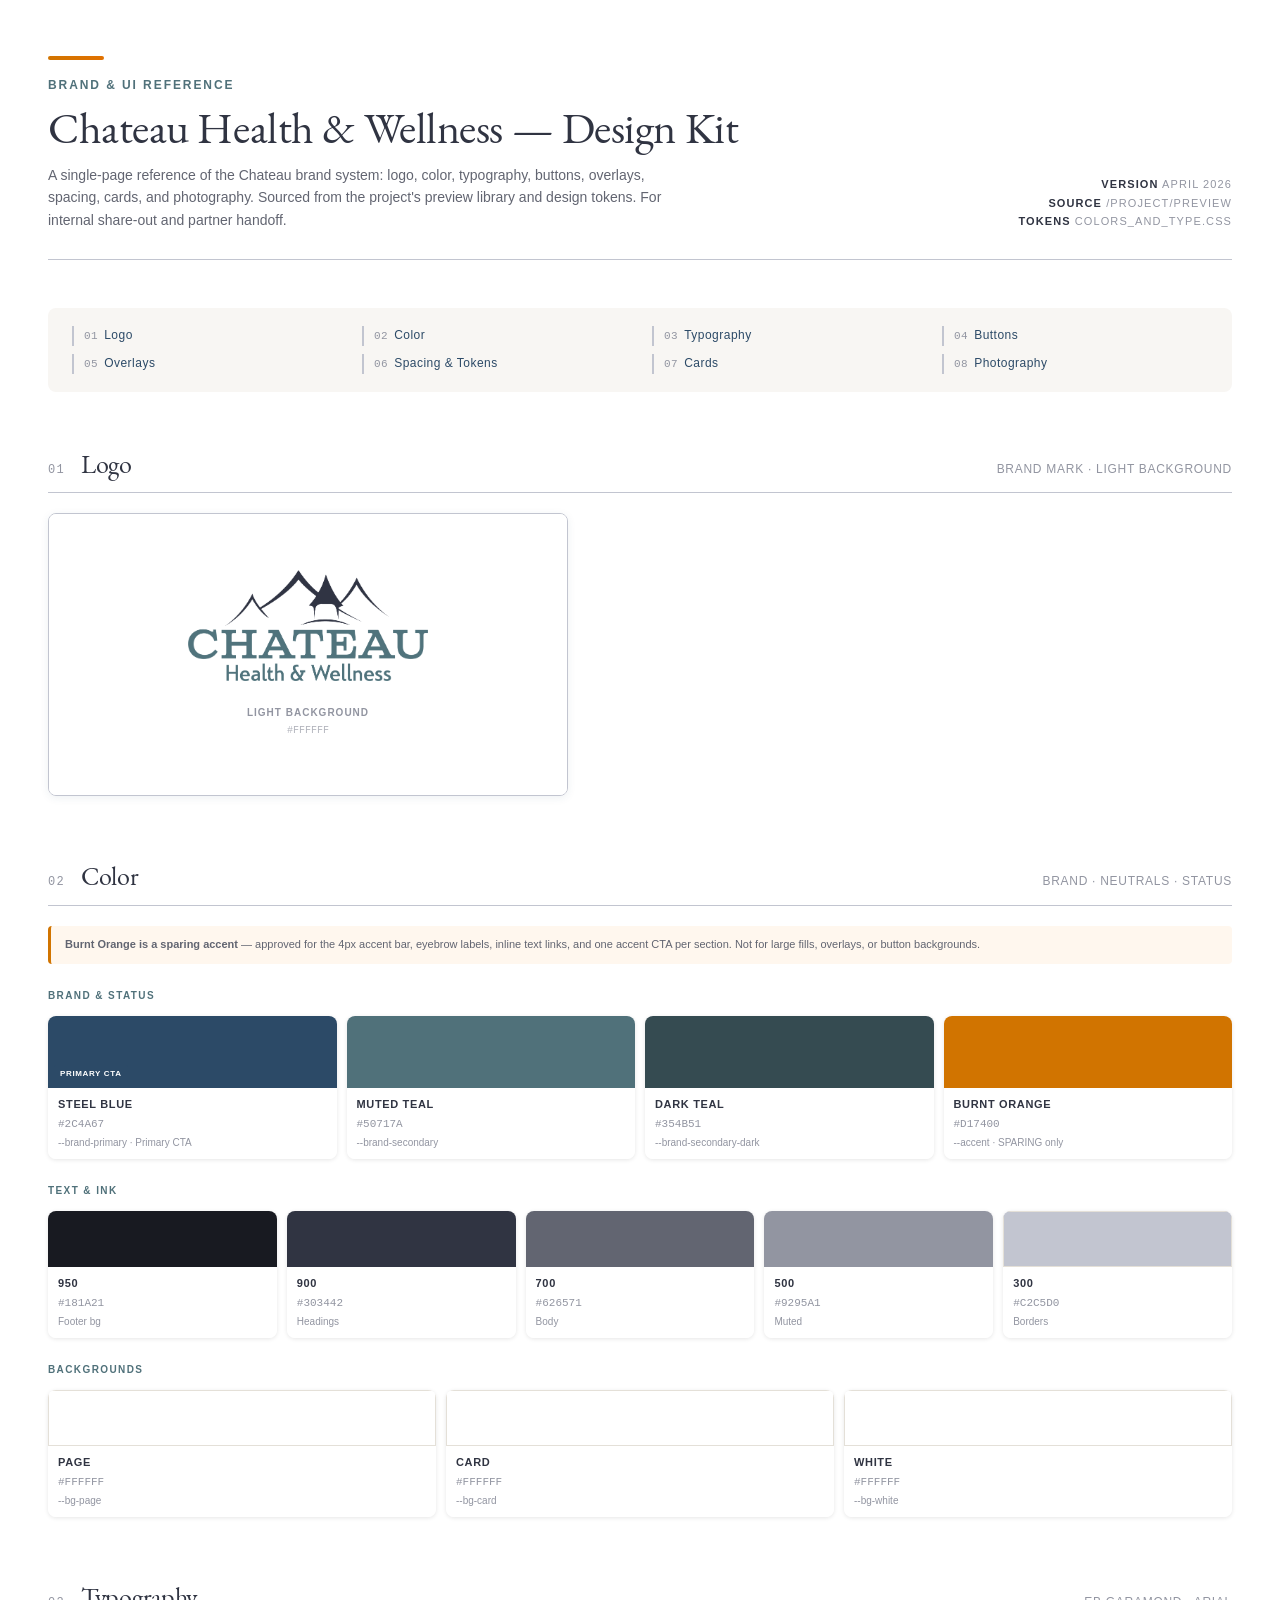
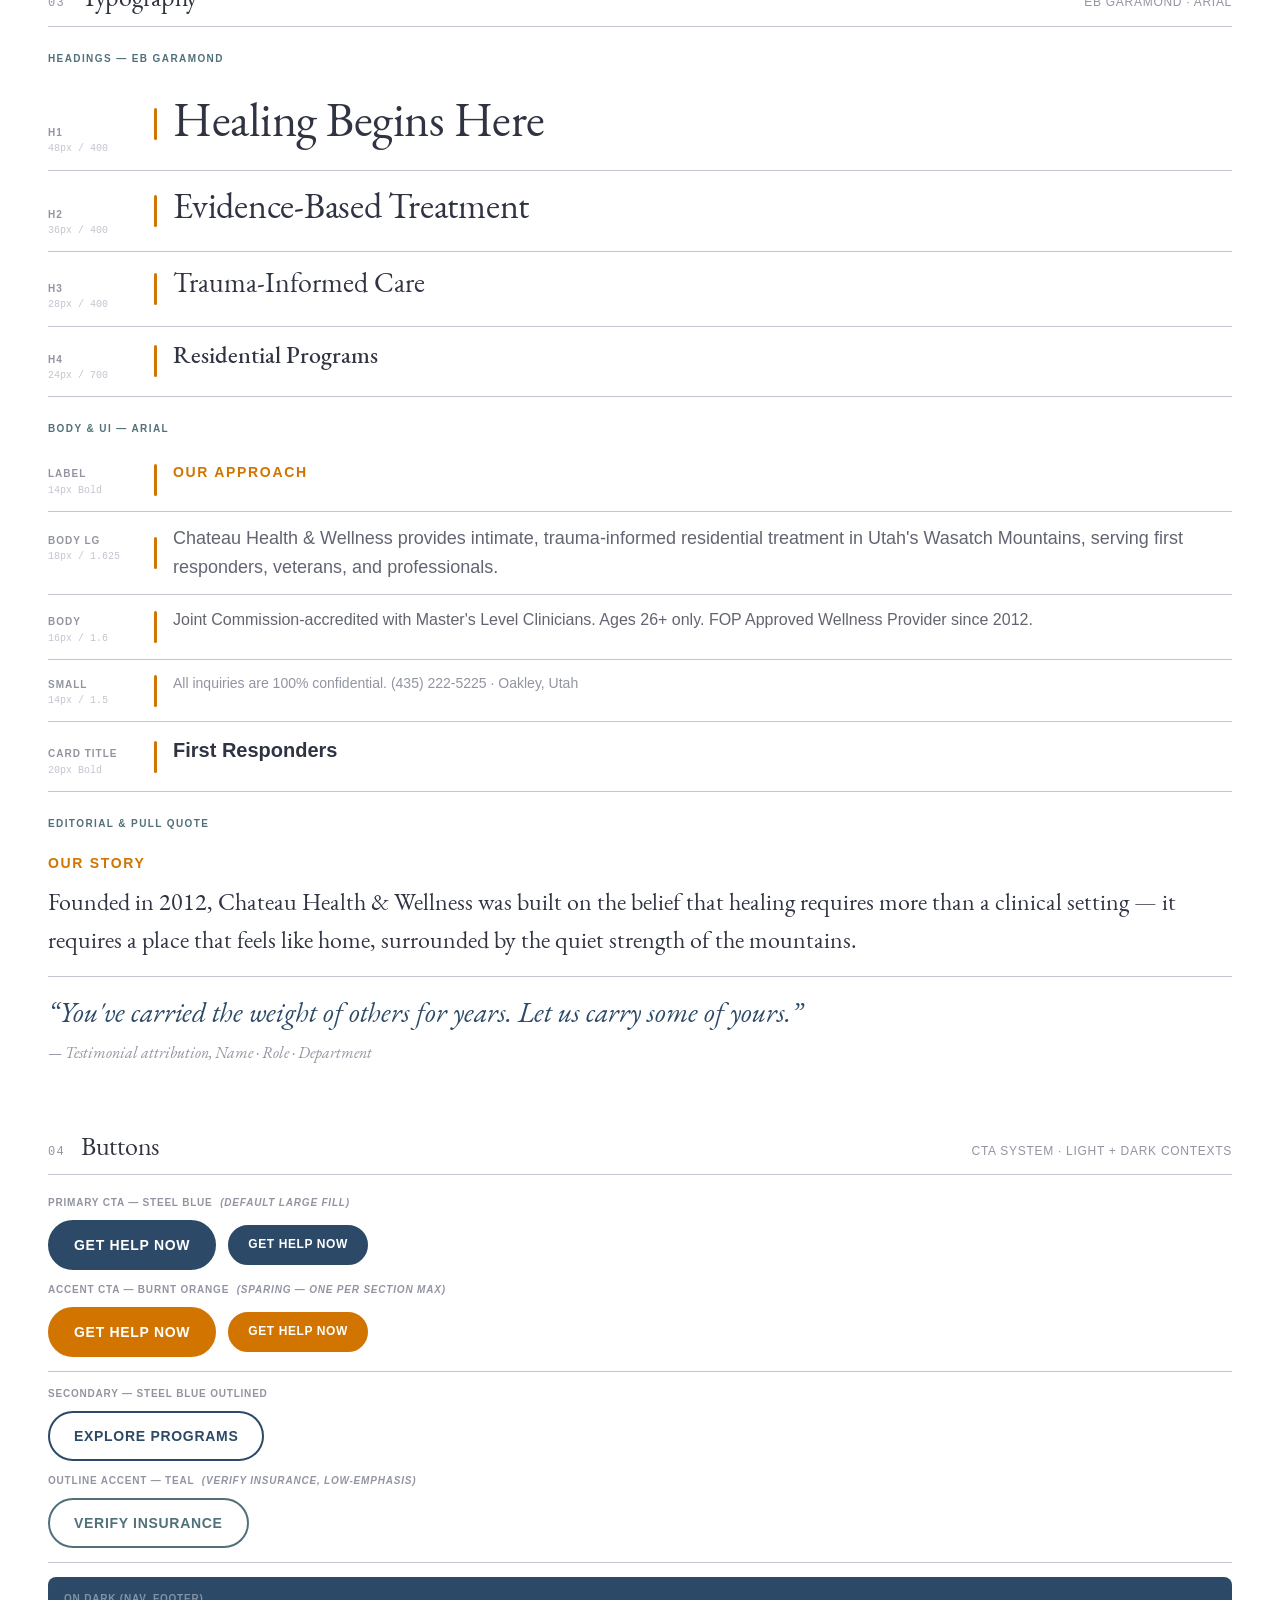
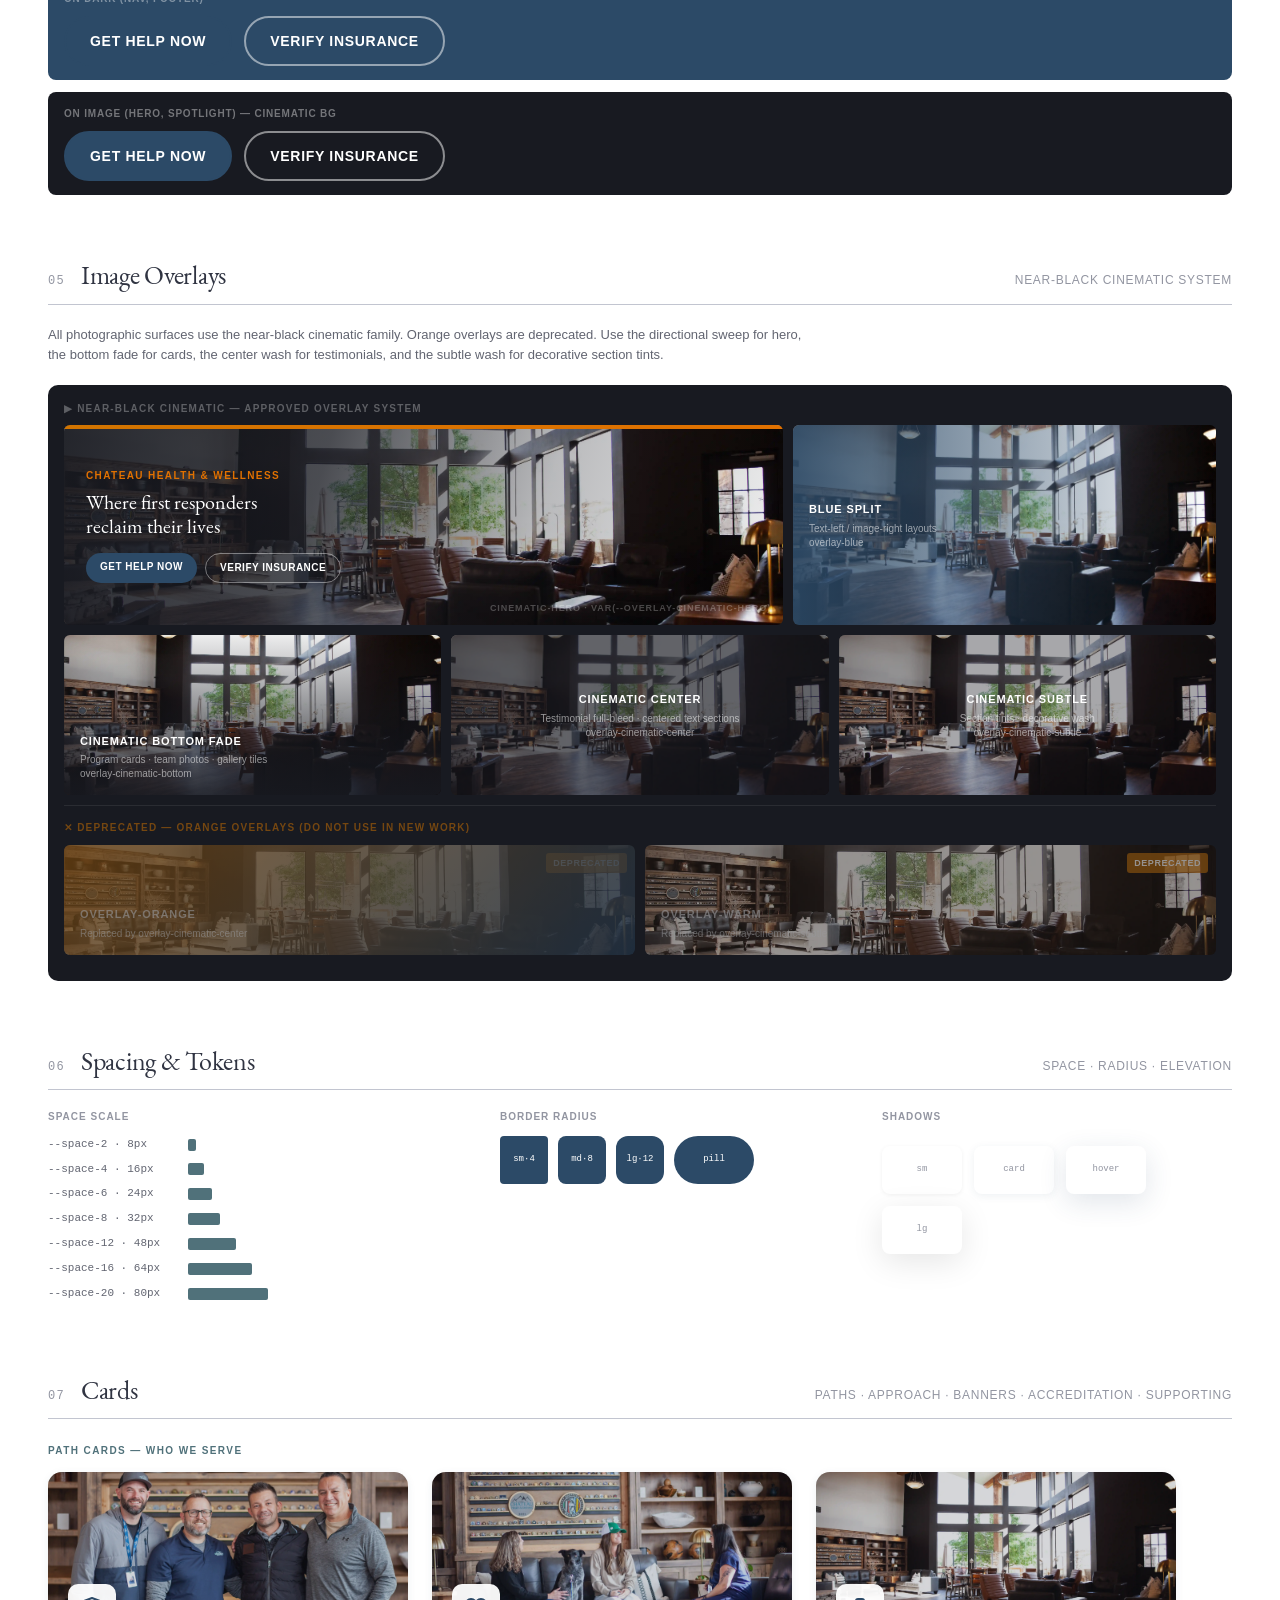
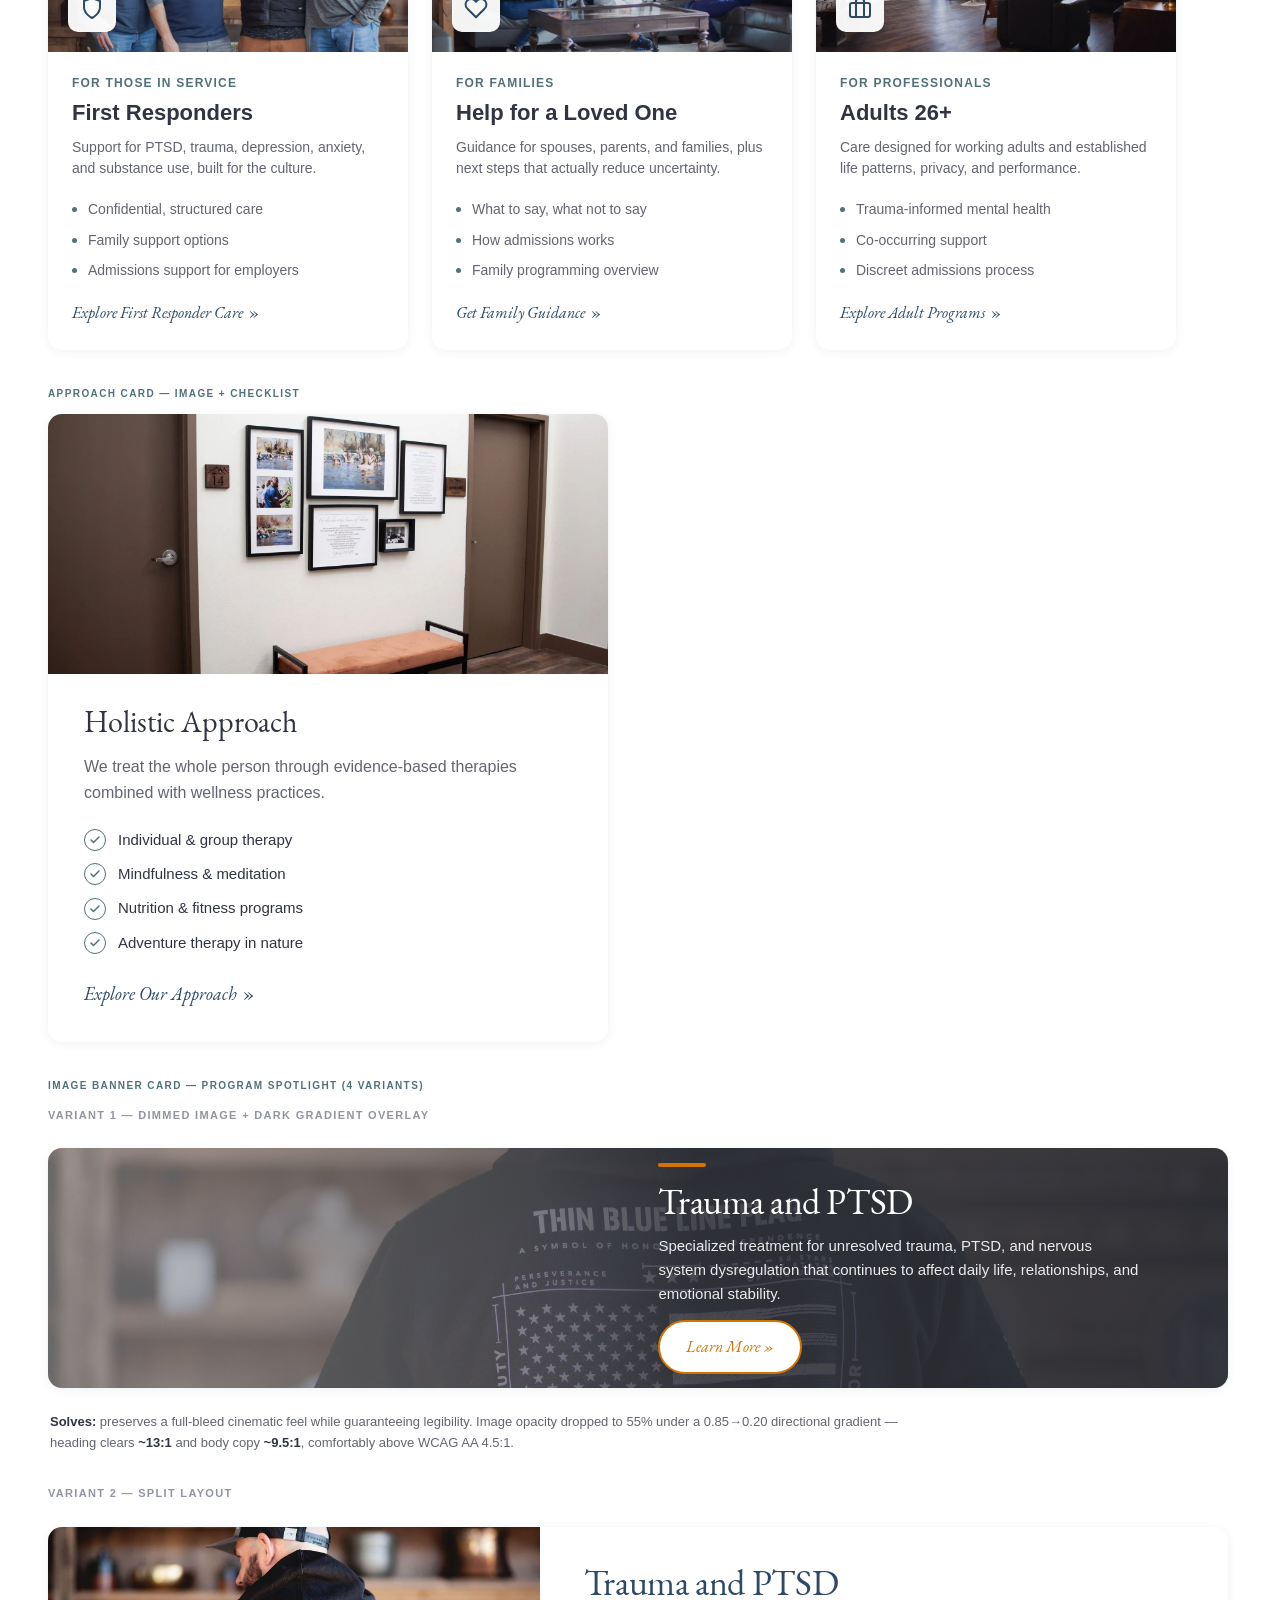
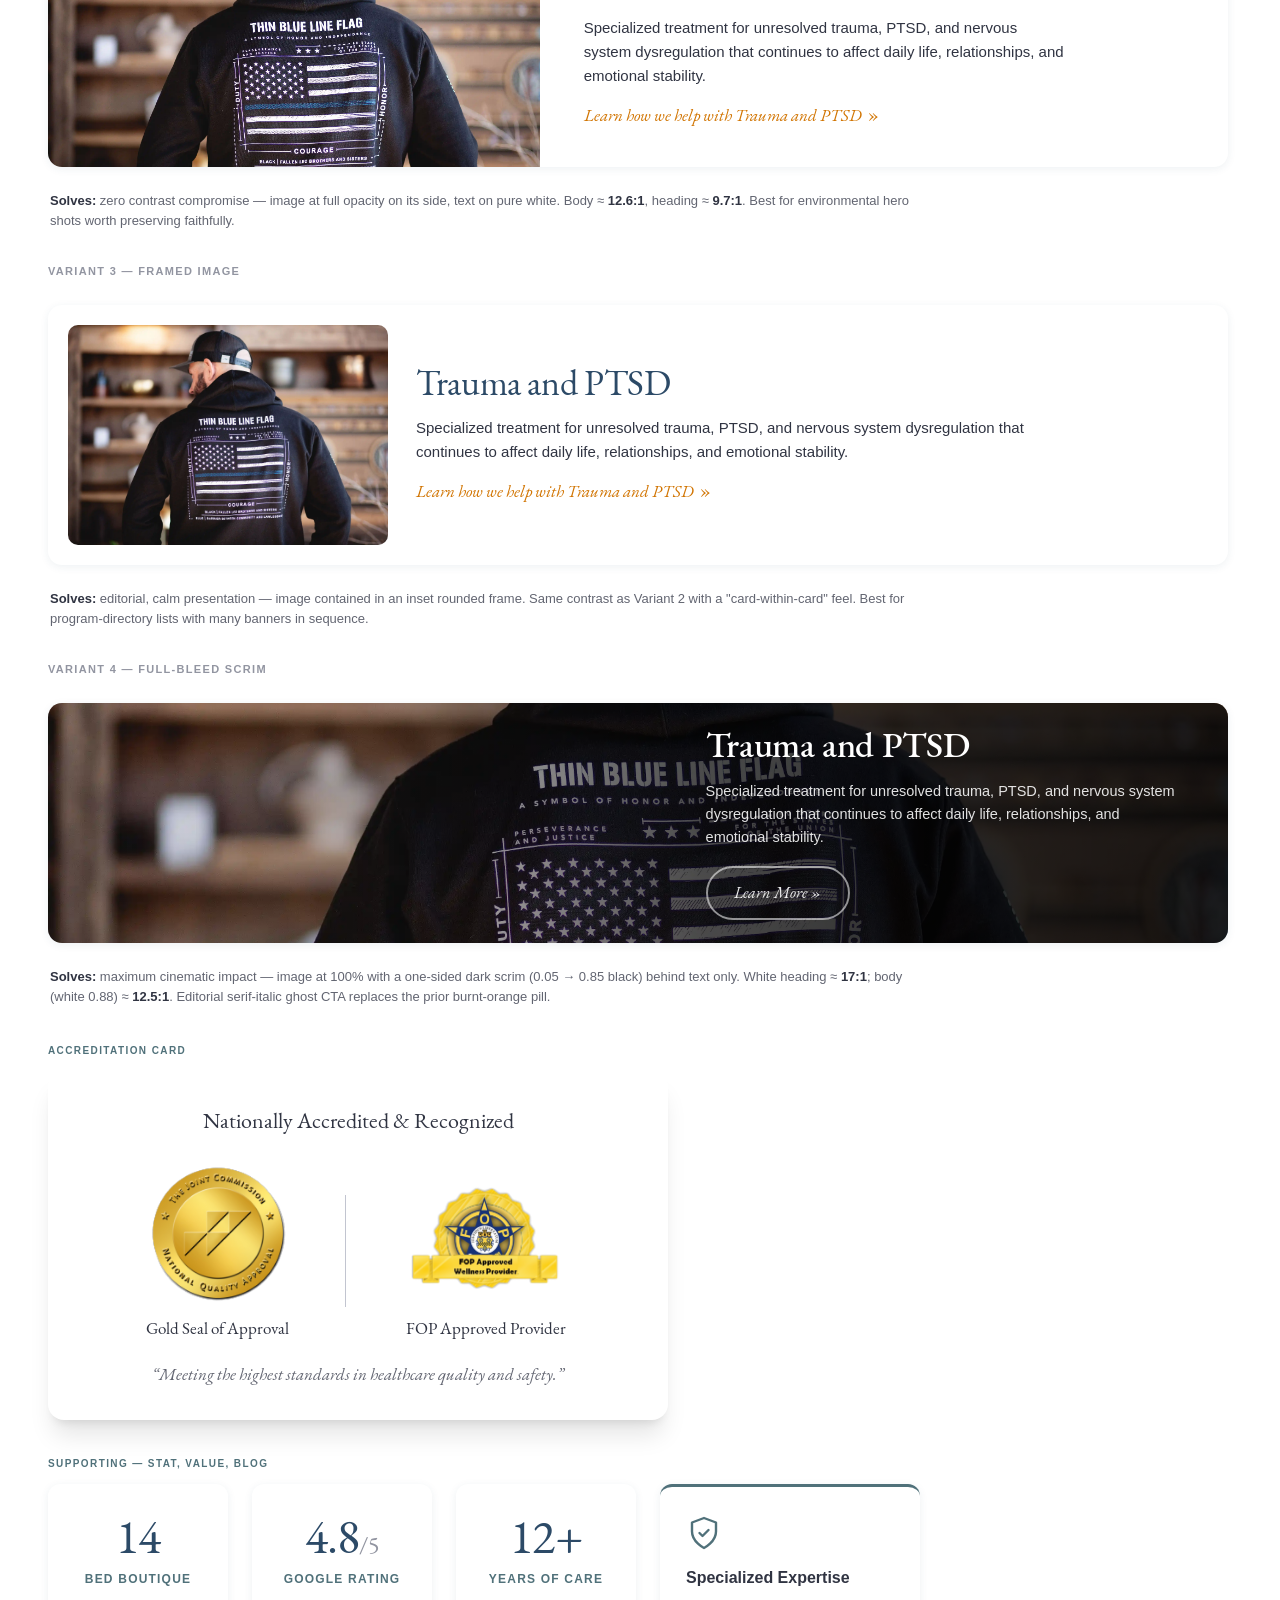
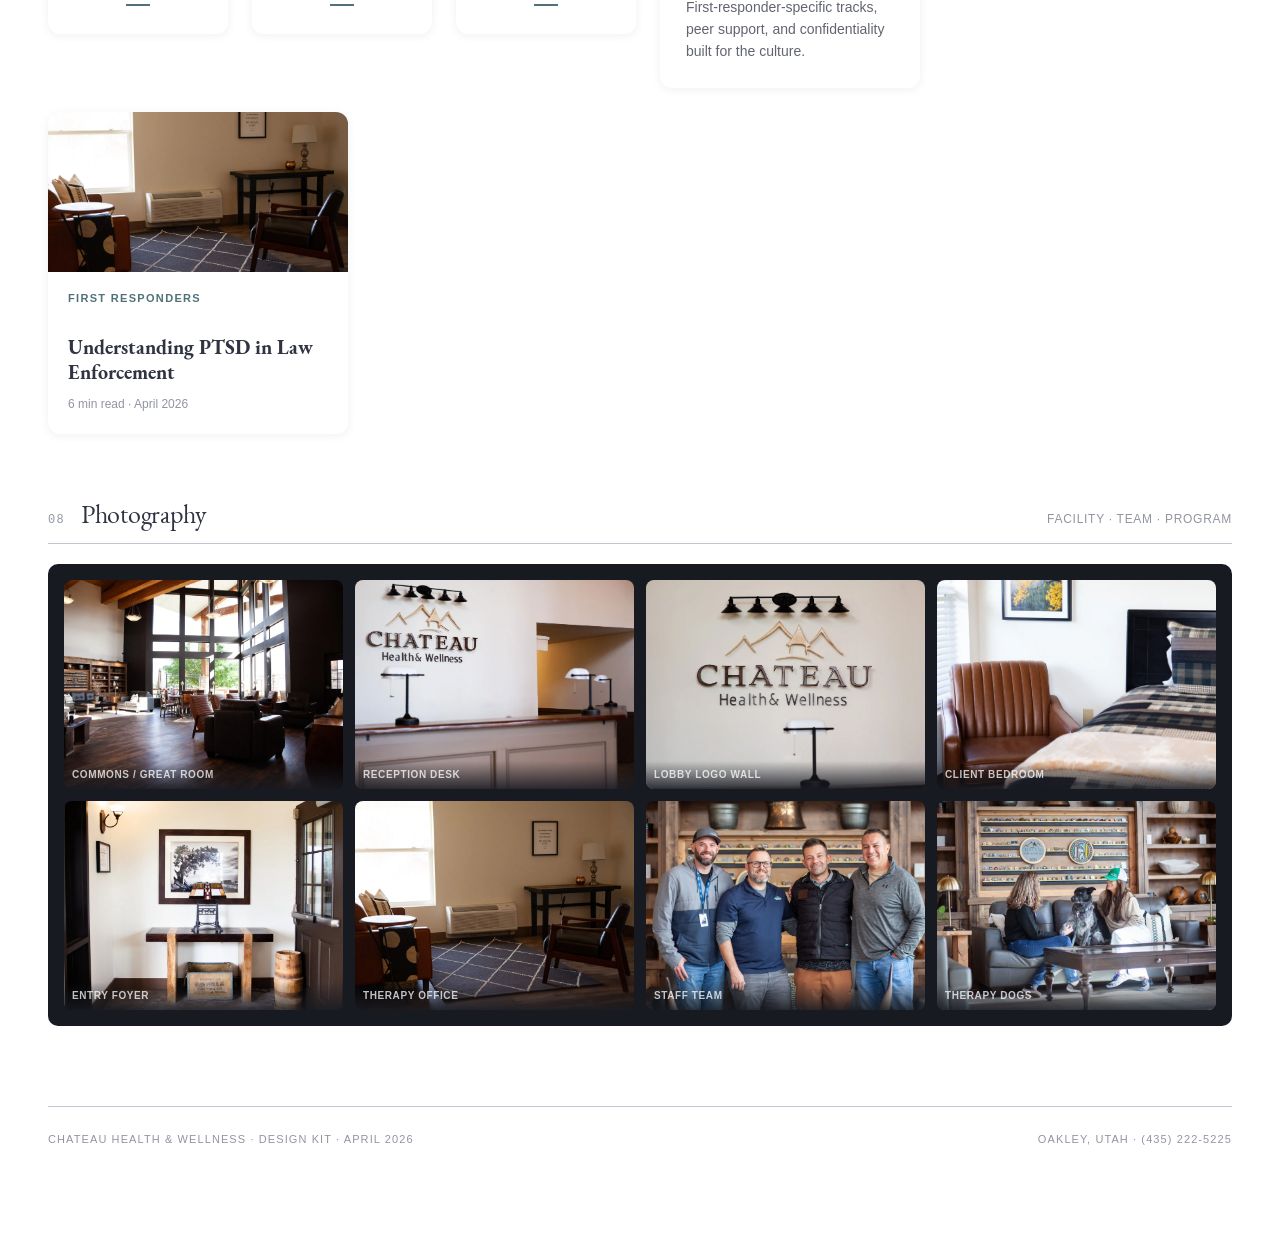
==== commit 7759175d: "Trim color palette: keep core 4 brand colors and white-only backgrounds" ====
--- a/design-kit.html
+++ b/design-kit.html
@@ -522,18 +522,6 @@
         <div class="chip" style="background:#D17400;"></div>
         <div class="info"><div class="name">Burnt Orange</div><div class="hex">#D17400</div><div class="label">--accent · SPARING only</div></div>
       </div>
-      <div class="swatch">
-        <div class="chip" style="background:#E17100;"></div>
-        <div class="info"><div class="name">Bright Orange</div><div class="hex">#E17100</div><div class="label">--accent-bright · SPARING only</div></div>
-      </div>
-      <div class="swatch">
-        <div class="chip" style="background:#D50000;"></div>
-        <div class="info"><div class="name">Alert Red</div><div class="hex">#D50000</div><div class="label">--alert-red</div></div>
-      </div>
-      <div class="swatch">
-        <div class="chip" style="background:#0AA29E;"></div>
-        <div class="info"><div class="name">Success</div><div class="hex">#0AA29E</div><div class="label">--success-green</div></div>
-      </div>
     </div>
 
     <div class="kit-block-label">Text &amp; Ink</div>
@@ -547,9 +535,8 @@
 
     <div class="kit-block-label">Backgrounds</div>
     <div class="swatch-row">
-      <div class="swatch neutral-swatch"><div class="chip" style="background:#FAFAF9; border:1px solid #e4e0d8;"></div><div class="info"><div class="name">Page</div><div class="hex">#FAFAF9</div><div class="label">--bg-page</div></div></div>
-      <div class="swatch neutral-swatch"><div class="chip" style="background:#F8F6F3; border:1px solid #e4e0d8;"></div><div class="info"><div class="name">Warm</div><div class="hex">#F8F6F3</div><div class="label">--bg-warm</div></div></div>
-      <div class="swatch neutral-swatch"><div class="chip" style="background:#FEFBF6; border:1px solid #e4e0d8;"></div><div class="info"><div class="name">Card</div><div class="hex">#FEFBF6</div><div class="label">--bg-card</div></div></div>
+      <div class="swatch neutral-swatch"><div class="chip" style="background:#FFFFFF; border:1px solid #e4e0d8;"></div><div class="info"><div class="name">Page</div><div class="hex">#FFFFFF</div><div class="label">--bg-page</div></div></div>
+      <div class="swatch neutral-swatch"><div class="chip" style="background:#FFFFFF; border:1px solid #e4e0d8;"></div><div class="info"><div class="name">Card</div><div class="hex">#FFFFFF</div><div class="label">--bg-card</div></div></div>
       <div class="swatch neutral-swatch"><div class="chip" style="background:#FFFFFF; border:1px solid #e4e0d8;"></div><div class="info"><div class="name">White</div><div class="hex">#FFFFFF</div><div class="label">--bg-white</div></div></div>
     </div>
   </section>
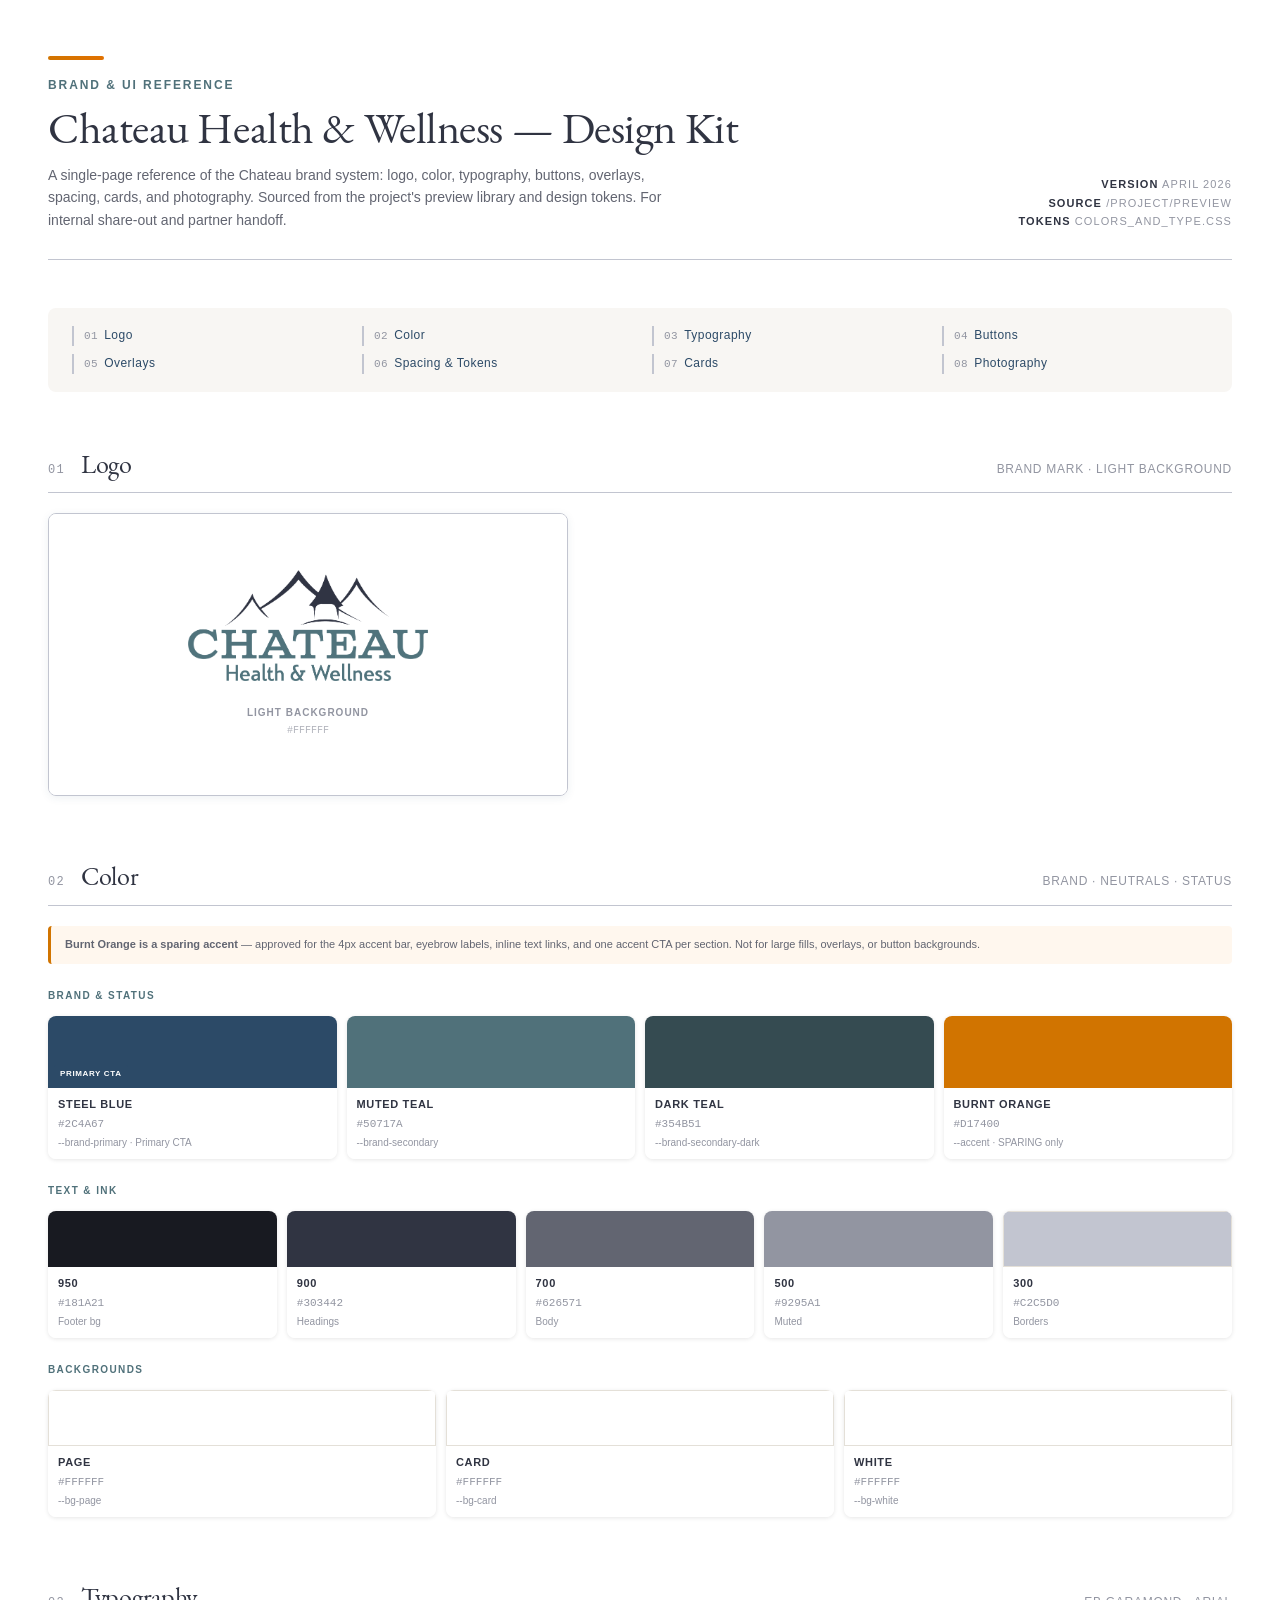
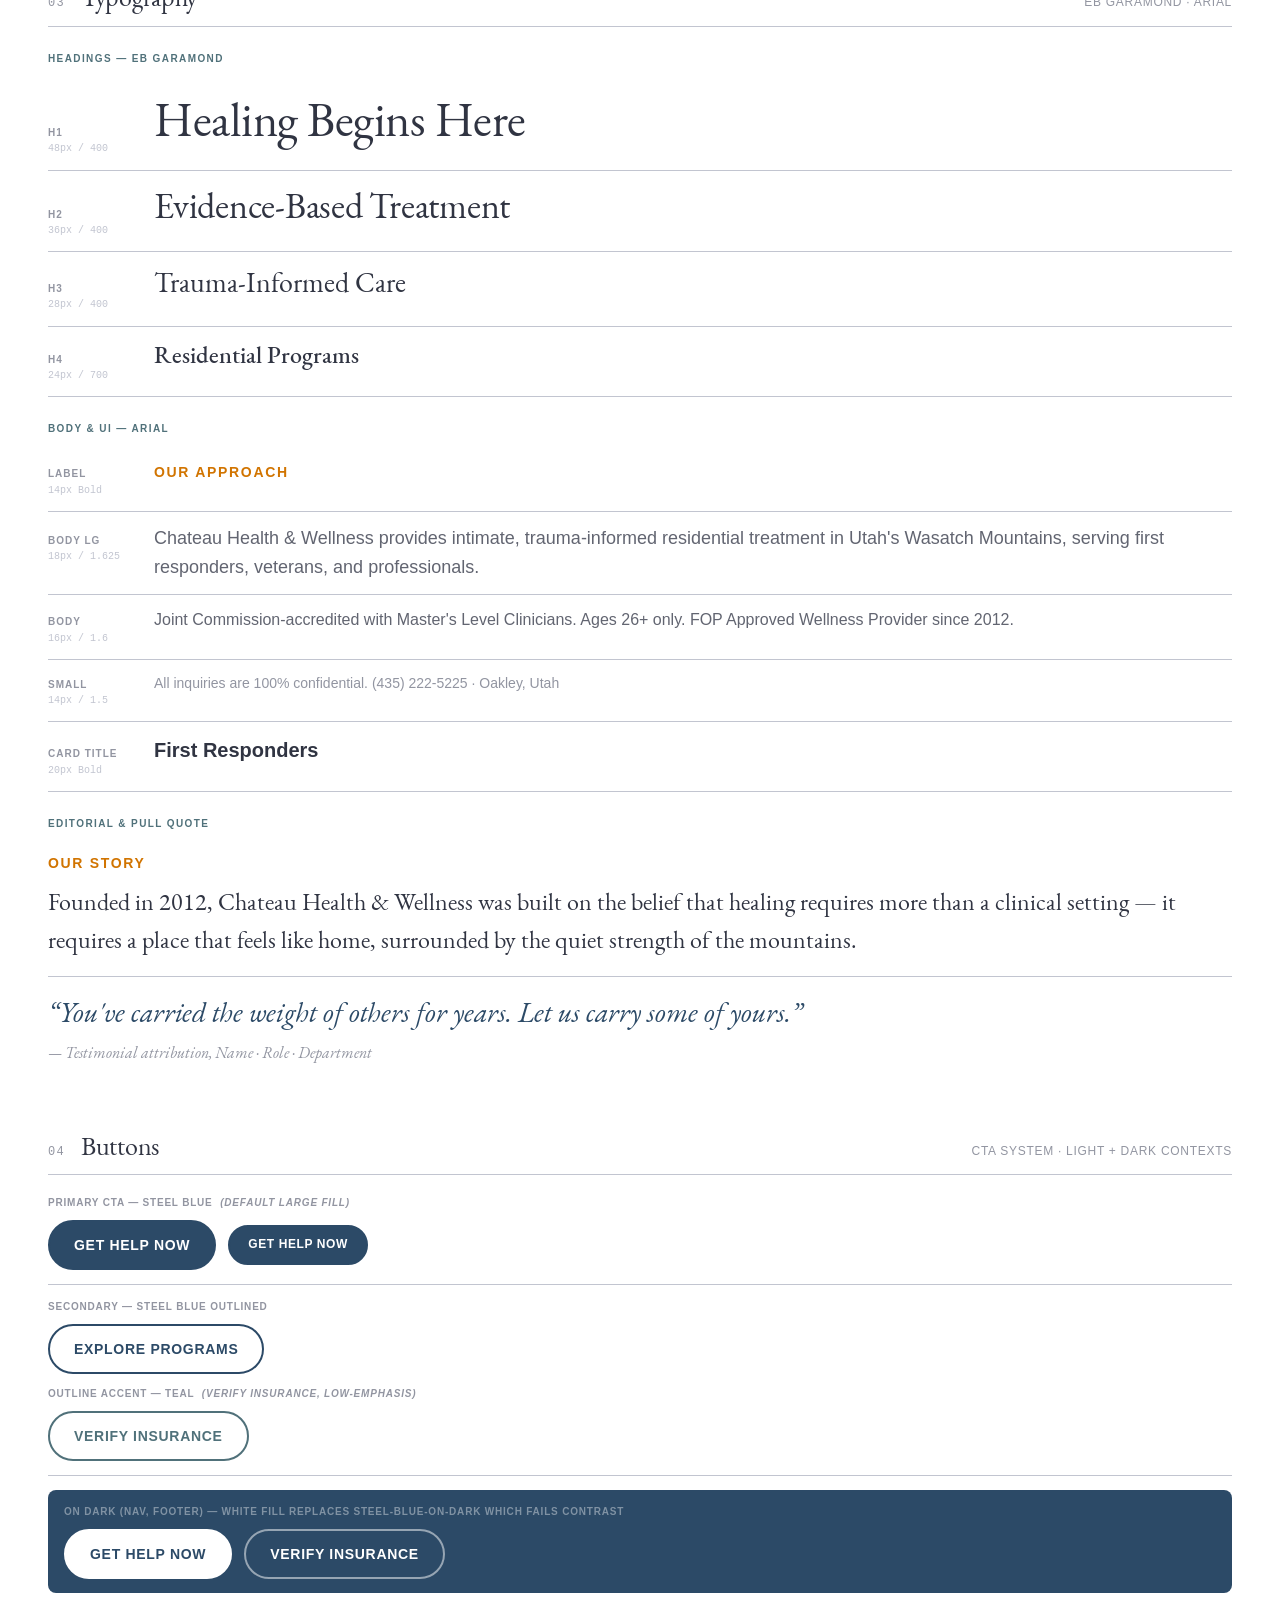
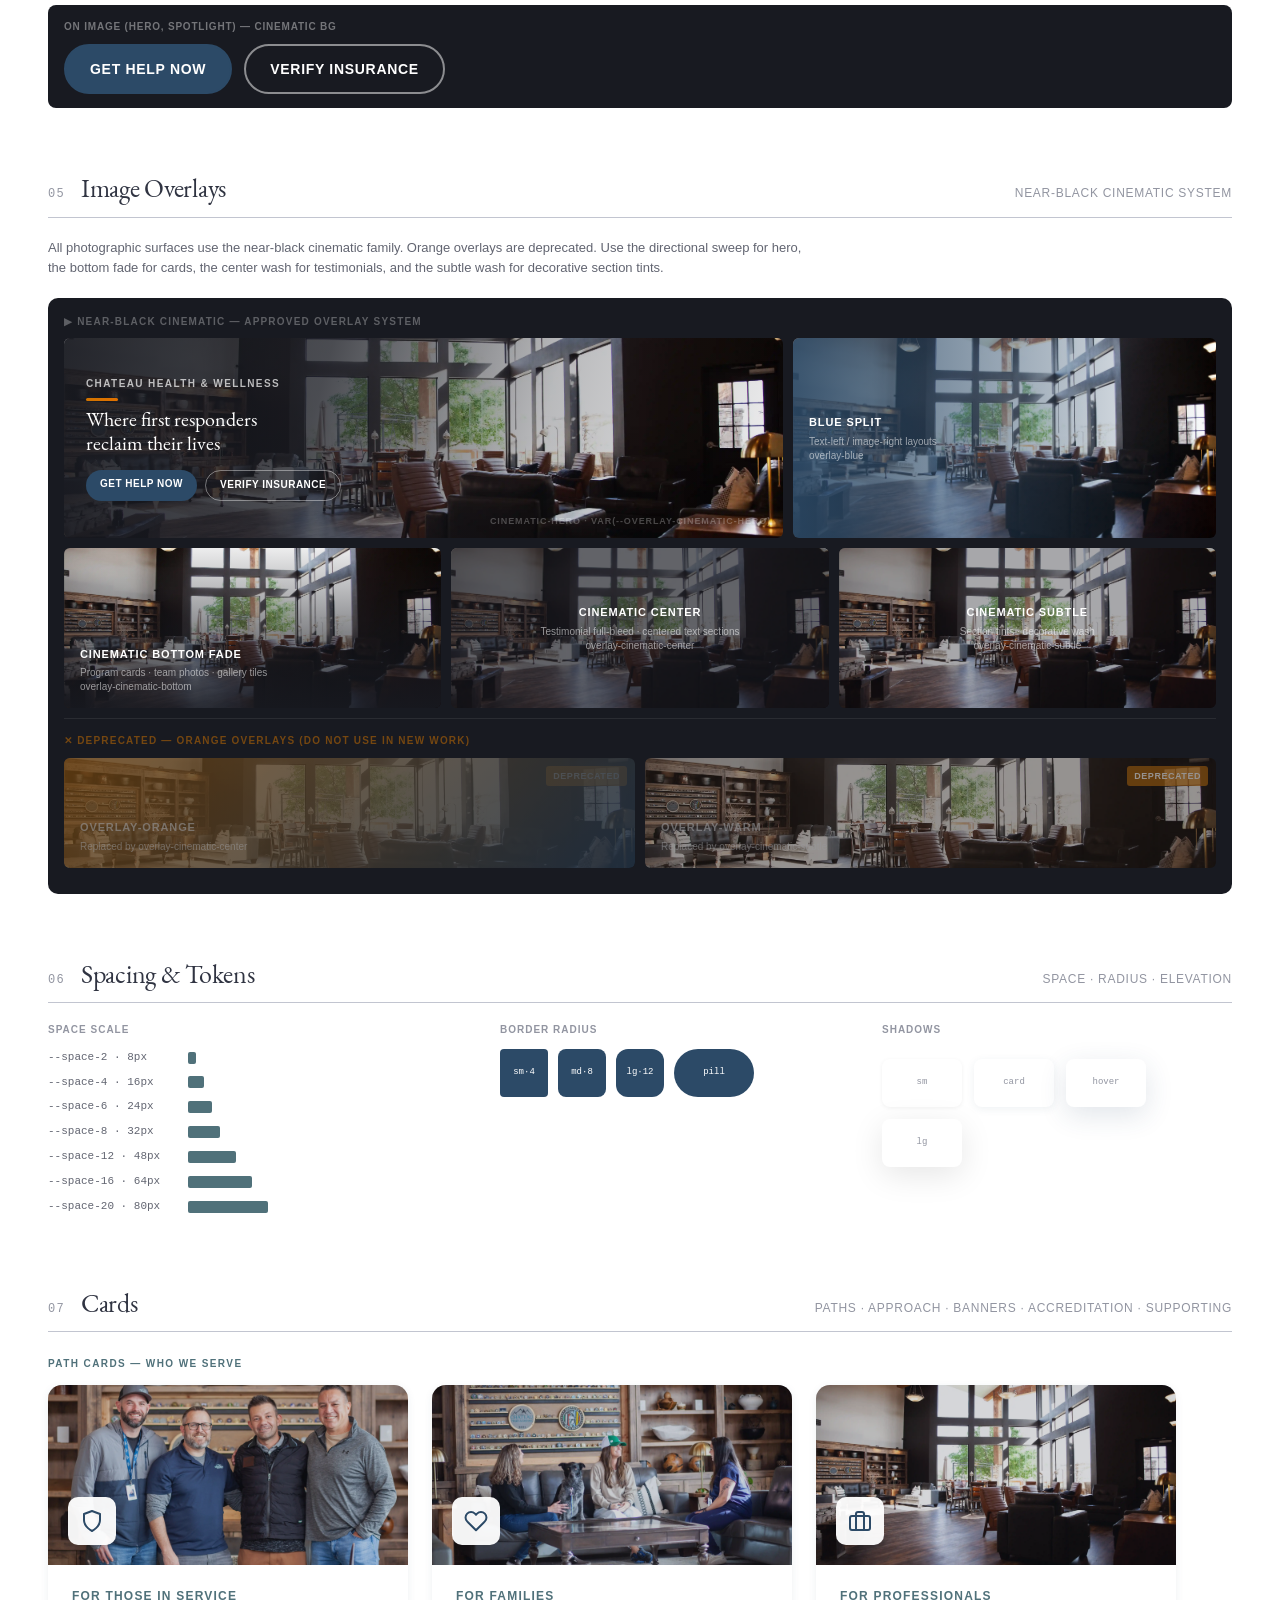
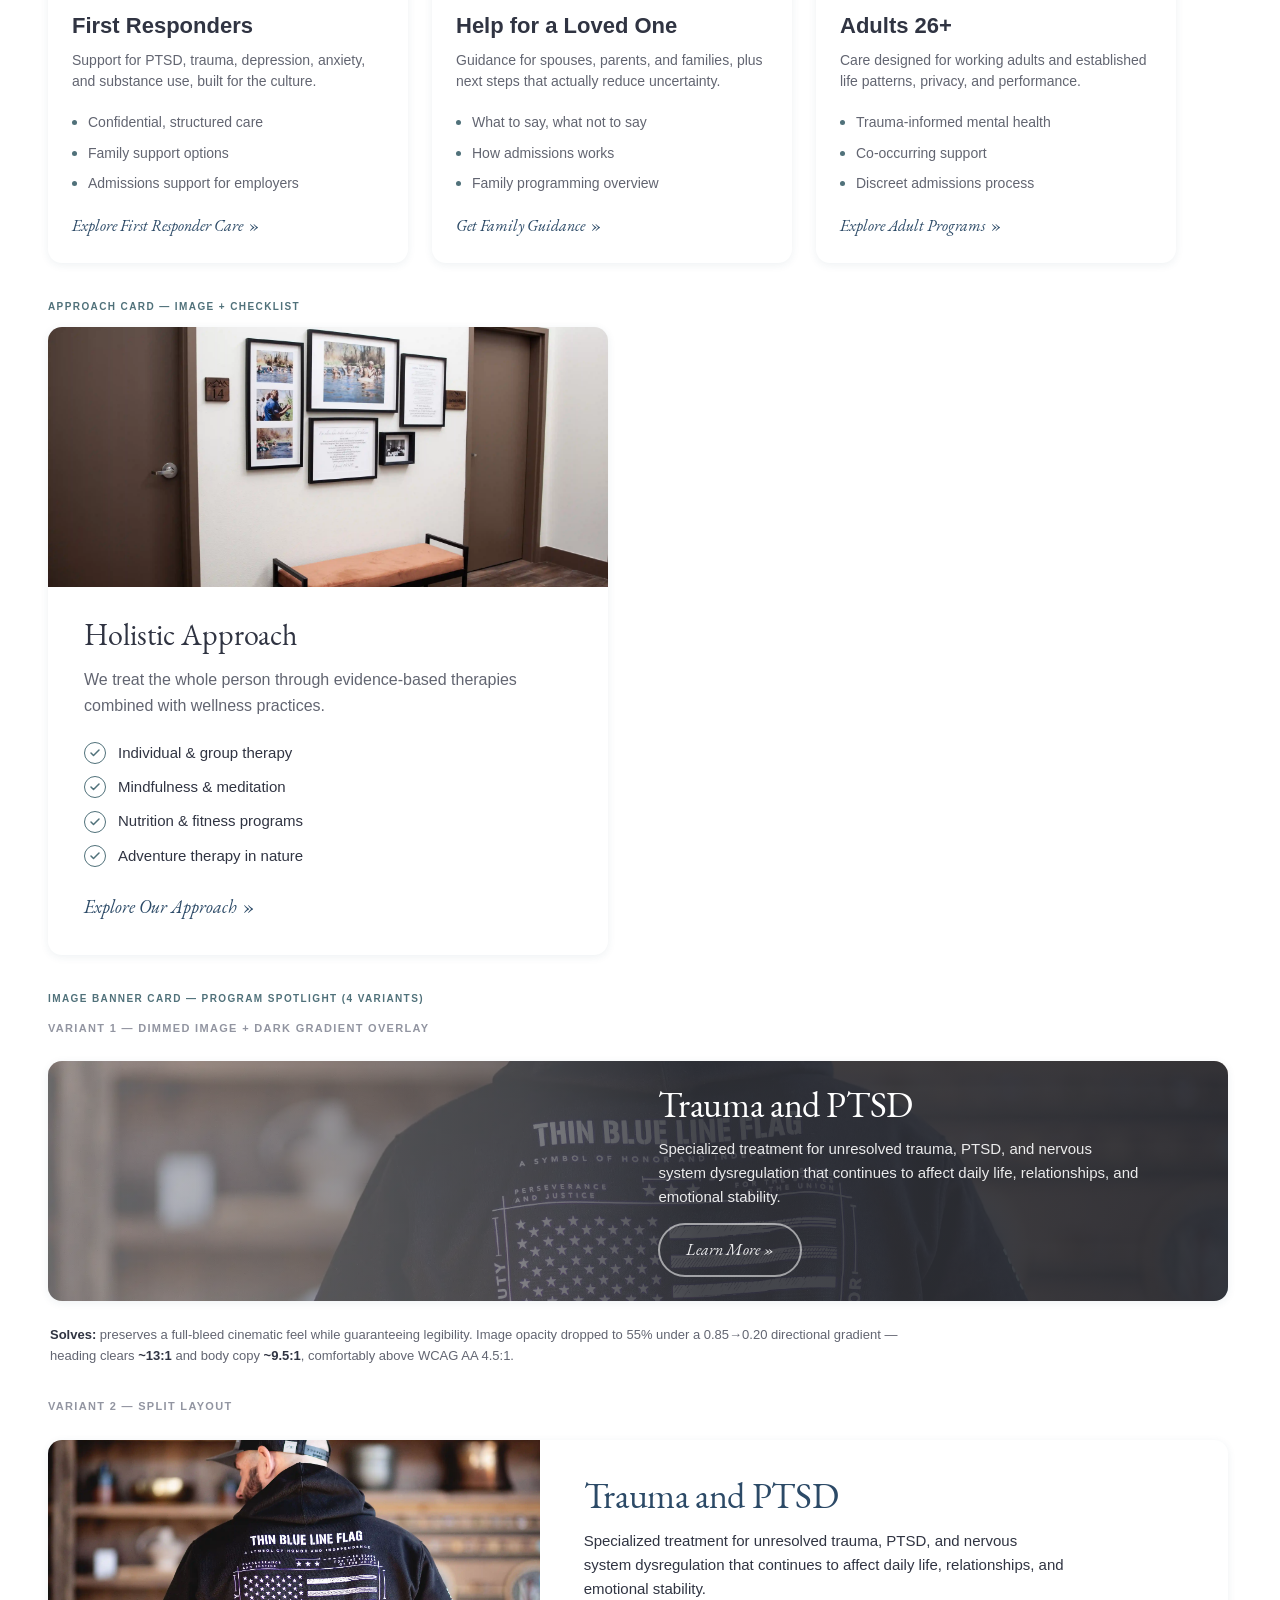
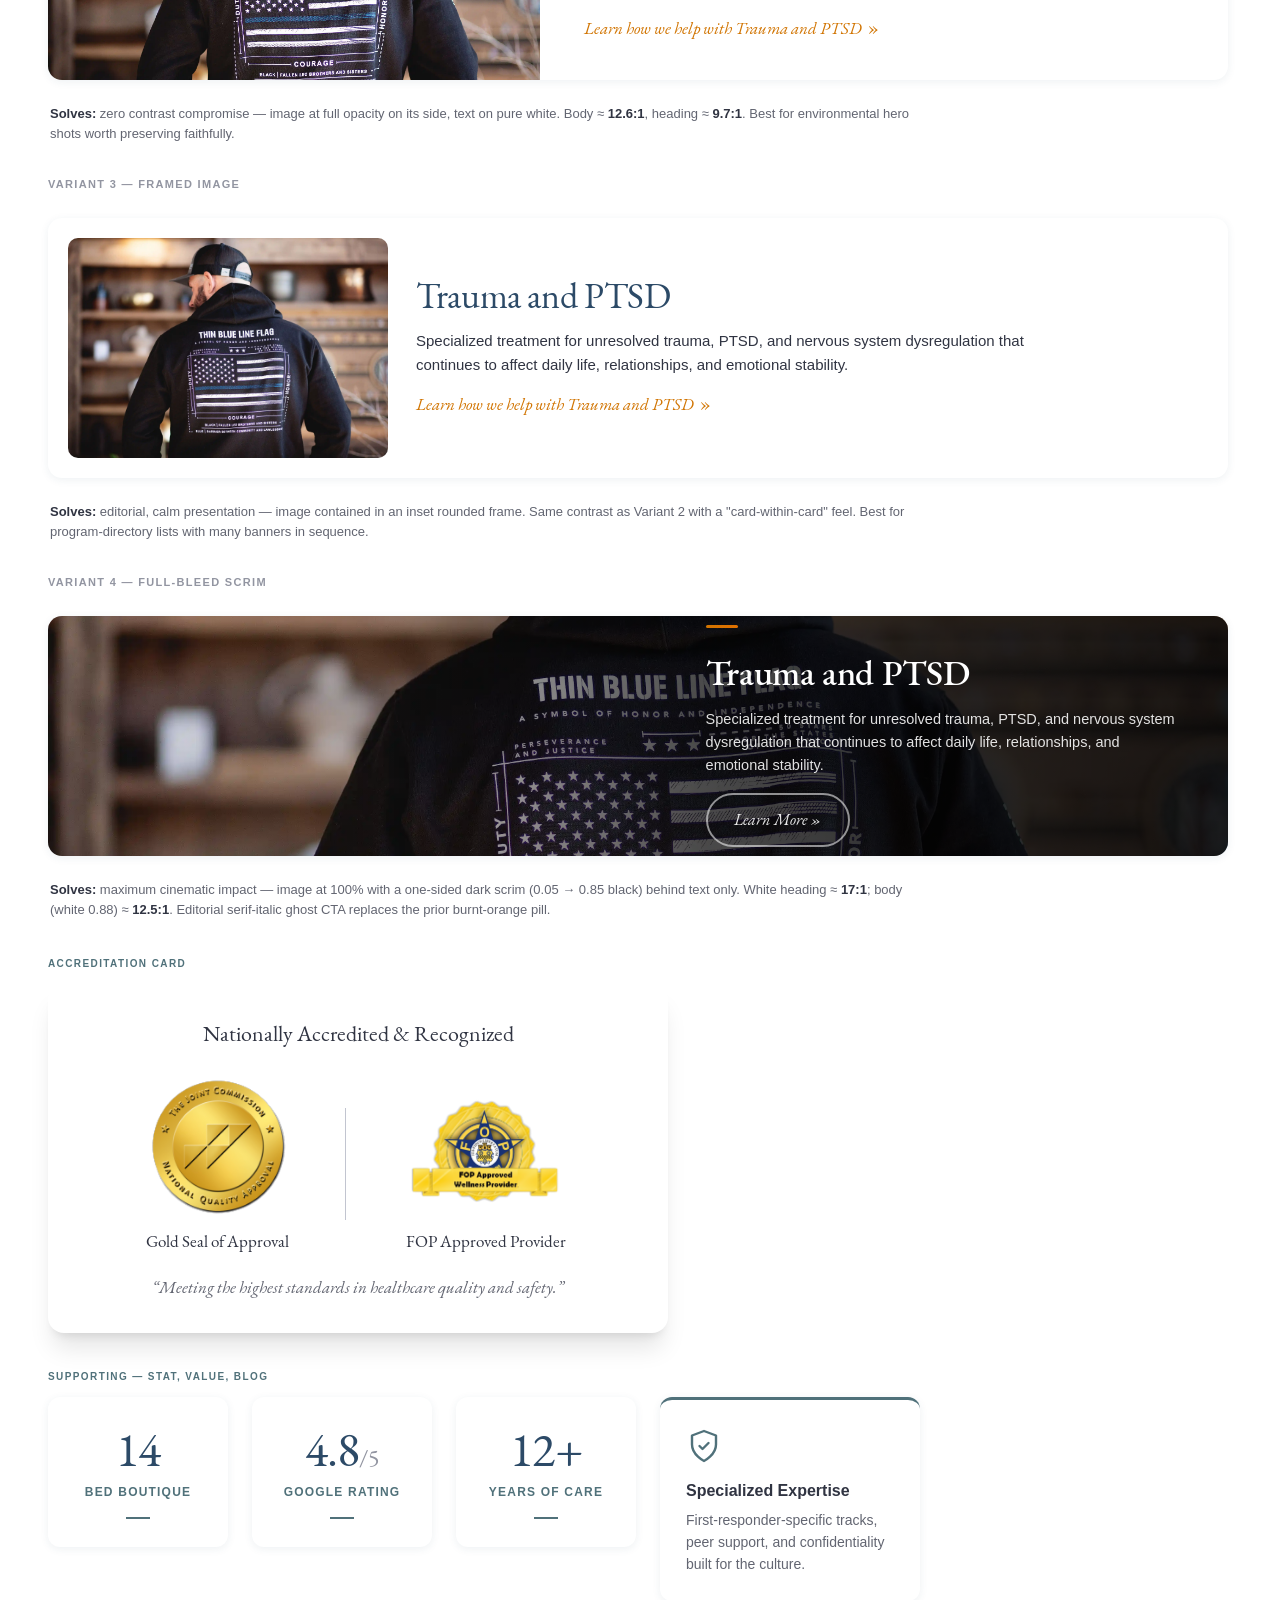
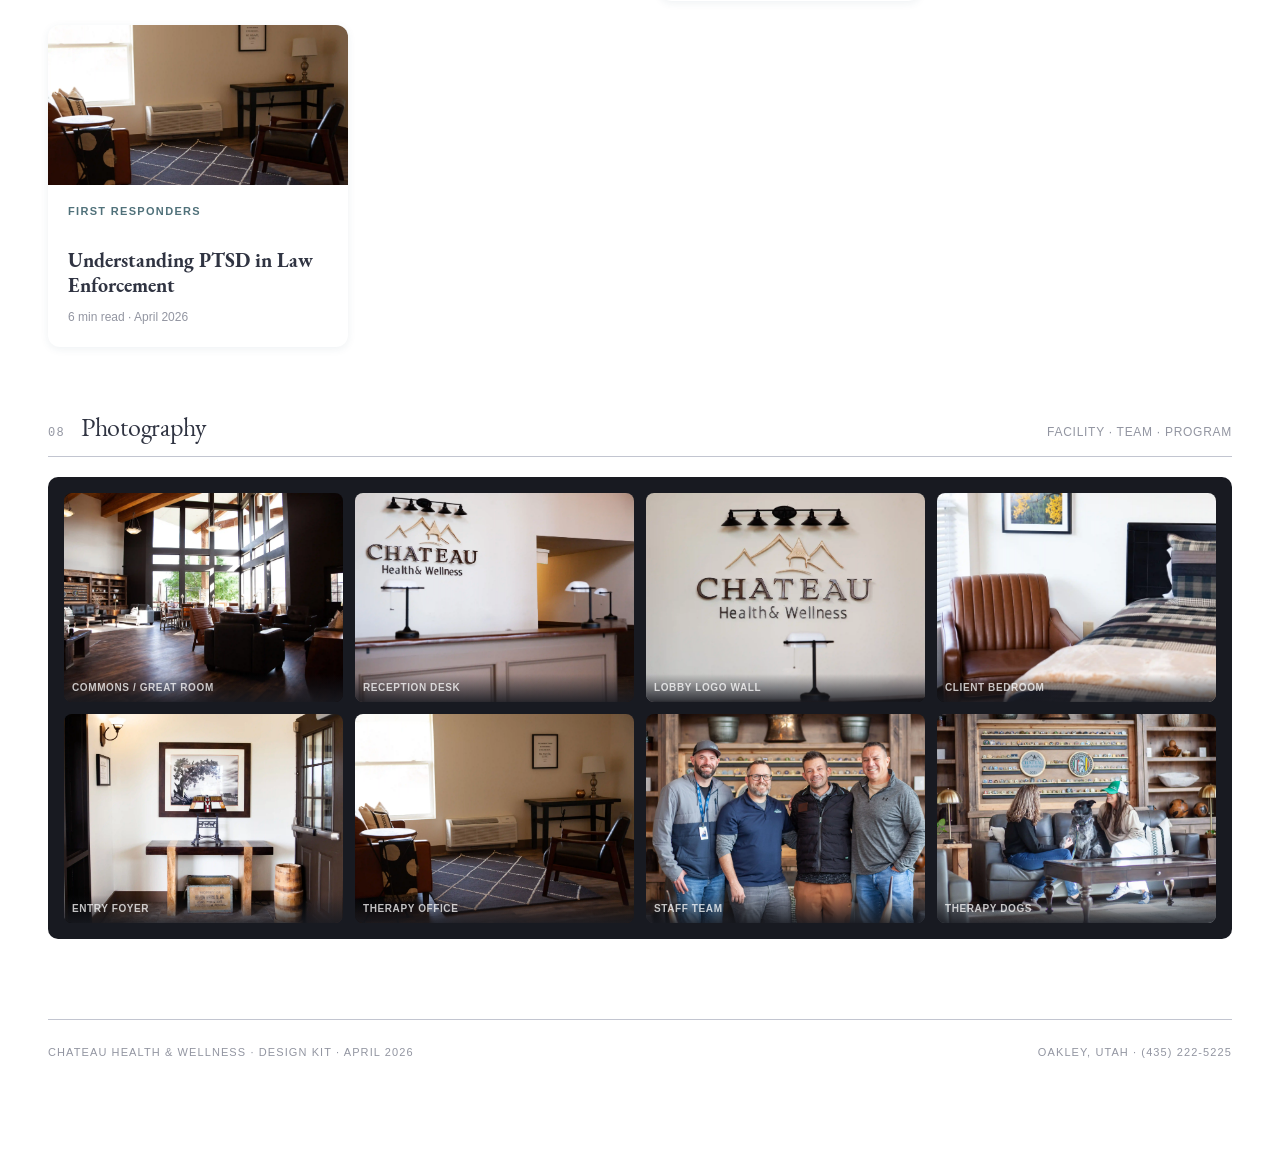
==== commit 56c9b1f2: "Reduce burnt-orange overuse; align README with CSS canonical rule The colors_and_type.css token rule" ====
--- a/design-kit.html
+++ b/design-kit.html
@@ -98,7 +98,7 @@
     padding-left: 10px;
     transition: color var(--transition-base), border-color var(--transition-base);
   }
-  .kit-toc a:hover { color: var(--accent); border-color: var(--accent); }
+  .kit-toc a:hover { color: var(--brand-primary); border-color: var(--brand-primary); }
   .kit-toc a span { color: var(--neutral-500); margin-right: 6px; font-family: monospace; font-size: 11px; }
 
   /* ── Section frame ────────────────────────────────────────────── */
@@ -194,7 +194,6 @@
   .type-row .meta { width: 90px; flex-shrink: 0; padding-top: 2px; }
   .type-row .meta-tag { font-family: var(--font-sans); font-size: 10px; font-weight: 700; letter-spacing: 0.10em; text-transform: uppercase; color: var(--neutral-500); }
   .type-row .meta-size { font-family: monospace; font-size: 10px; color: var(--neutral-300); }
-  .type-row .bar { width: 3px; height: 32px; background: var(--accent); border-radius: 2px; flex-shrink: 0; align-self: center; }
   .type-row h1, .type-row h2, .type-row h3, .type-row h4, .type-row p { margin: 0; }
   .editorial-block { padding-top: 8px; }
 
@@ -226,9 +225,11 @@
   .ov-name { font-size: 11px; font-weight: 700; letter-spacing: 0.08em; text-transform: uppercase; color: #fff; }
   .ov-use  { font-size: 10px; color: rgba(255,255,255,0.55); margin-top: 3px; line-height: 1.4; }
   .ov-tile-xl { height: 200px; } .ov-tile-lg { height: 160px; } .ov-tile-sm { height: 110px; }
-  .ov-hero-bar { position: absolute; top: 0; left: 0; right: 0; height: 4px; background: linear-gradient(90deg,#D17400,#E17100); z-index: 2; }
+  /* Section-top orange bar RETIRED — small rule now sits above H1 only (.ov-h1-rule). */
   .ov-hero-text { font-family: 'EB Garamond', Georgia, serif; font-size: 20px; color: #fff; line-height: 1.2; margin-bottom: 5px; }
-  .ov-hero-eyebrow { font-size: 10px; font-weight: 700; letter-spacing: 0.14em; text-transform: uppercase; color: #E17100; margin-bottom: 6px; }
+  /* Eyebrow on cinematic dark — must be white, NOT orange */
+  .ov-hero-eyebrow { font-size: 10px; font-weight: 700; letter-spacing: 0.14em; text-transform: uppercase; color: rgba(255,255,255,0.7); margin-bottom: 6px; }
+  .ov-h1-rule { display: block; width: 32px; height: 3px; background: linear-gradient(90deg,#D17400,#E17100); border-radius: 2px; margin-bottom: 6px; }
   .ov-rule { height: 1px; background: rgba(255,255,255,0.08); margin: 8px 0 12px; }
   .ov-dep { position: absolute; top: 8px; right: 8px; background: rgba(209,116,0,0.75); color: #fff; font-size: 9px; font-weight: 700; letter-spacing: 0.06em; text-transform: uppercase; padding: 3px 7px; border-radius: 3px; }
   .ov-token-label { position:absolute; bottom:10px; right:12px; font-size:9px; font-weight:700; letter-spacing:0.10em; text-transform:uppercase; color:rgba(255,255,255,0.25); }
@@ -321,16 +322,10 @@
   .banner-card--overlay .banner-card__content { width: 52%; padding: 36px 44px; }
   .banner-card--overlay .banner-card__title { color: #FFFFFF; }
   .banner-card--overlay .banner-card__desc { color: rgba(255,255,255,0.90); max-width: 520px; }
-  .banner-card--overlay .banner-card__rule { display: block; width: 48px; height: 4px; background: var(--accent); border-radius: 2px; margin-bottom: 2px; }
-  .banner-card--overlay .cta-orange-outline {
-    display: inline-flex; align-items: center; gap: 8px; align-self: flex-start;
-    font-family: var(--font-serif); font-style: italic; font-weight: 400; font-size: 16px;
-    letter-spacing: 0.01em; padding: 12px 26px; border-radius: 9999px;
-    background: #FFFFFF; color: var(--accent); border: 2px solid var(--accent);
-    text-decoration: none; transition: background var(--transition-base), color var(--transition-base), transform var(--transition-base);
-    white-space: nowrap;
-  }
-  .banner-card--overlay .cta-orange-outline:hover { background: var(--accent); color: #FFFFFF; transform: translateY(-1px); }
+  /* .banner-card__rule (orange decoration above card title) RETIRED.
+     Orange decorative rules are reserved for H1 only.
+     .cta-orange-outline (orange-stroked white CTA) RETIRED.
+     Use .cta-editorial--ghost on cinematic-overlay cards instead. */
   .banner-card--split { display: grid; grid-template-columns: 5fr 7fr; }
   .banner-card--split .banner-card__img { background-size: cover; background-position: center; height: 100%; }
   .banner-card--split .banner-card__content { padding: 36px 44px; justify-content: center; }
@@ -342,6 +337,13 @@
   .banner-card--framed .banner-card__title { color: var(--brand-primary); }
   .banner-card--framed .banner-card__desc { color: var(--neutral-900); max-width: 620px; }
   .banner-card--scrim { justify-content: flex-end; }
+  /* Variant 4 mini-hero card — gets the small above-title orange rule
+     (same treatment as a cinematic-overlay H1, per canonical --accent rule). */
+  .banner-card--scrim .banner-card__rule {
+    display: block; width: 32px; height: 3px;
+    background: linear-gradient(90deg, var(--accent), var(--accent-bright));
+    border-radius: 2px; margin: 0 0 10px 0;
+  }
   .banner-card--scrim .banner-card__img { position: absolute; inset: 0; background-size: cover; background-position: center; }
   .banner-card--scrim .banner-card__scrim { position: absolute; inset: 0; z-index: 1; background: linear-gradient(90deg, rgba(0,0,0,0.05) 0%, rgba(0,0,0,0.25) 30%, rgba(0,0,0,0.70) 55%, rgba(0,0,0,0.82) 75%, rgba(0,0,0,0.85) 100%); }
   .banner-card--scrim .banner-card__content { width: 48%; padding: 36px 44px; gap: 16px; }
@@ -554,50 +556,41 @@
     <div class="kit-block-label">Headings — EB Garamond</div>
     <div class="type-row">
       <div class="meta"><div class="meta-tag">H1</div><div class="meta-size">48px / 400</div></div>
-      <div class="bar"></div>
-      <h1>Healing Begins Here</h1>
+<h1>Healing Begins Here</h1>
     </div>
     <div class="type-row">
       <div class="meta"><div class="meta-tag">H2</div><div class="meta-size">36px / 400</div></div>
-      <div class="bar"></div>
-      <h2>Evidence-Based Treatment</h2>
+<h2>Evidence-Based Treatment</h2>
     </div>
     <div class="type-row">
       <div class="meta"><div class="meta-tag">H3</div><div class="meta-size">28px / 400</div></div>
-      <div class="bar"></div>
-      <h3>Trauma-Informed Care</h3>
+<h3>Trauma-Informed Care</h3>
     </div>
     <div class="type-row">
       <div class="meta"><div class="meta-tag">H4</div><div class="meta-size">24px / 700</div></div>
-      <div class="bar"></div>
-      <h4 style="font-family: 'EB Garamond', serif; font-weight:500;">Residential Programs</h4>
+<h4 style="font-family: 'EB Garamond', serif; font-weight:500;">Residential Programs</h4>
     </div>
 
     <div class="kit-block-label">Body &amp; UI — Arial</div>
     <div class="type-row">
       <div class="meta"><div class="meta-tag">Label</div><div class="meta-size">14px Bold</div></div>
-      <div class="bar"></div>
-      <div class="section-label" style="margin:0;">OUR APPROACH</div>
+<div class="section-label" style="margin:0;">OUR APPROACH</div>
     </div>
     <div class="type-row">
       <div class="meta"><div class="meta-tag">Body Lg</div><div class="meta-size">18px / 1.625</div></div>
-      <div class="bar"></div>
-      <p style="font-size:18px;">Chateau Health &amp; Wellness provides intimate, trauma-informed residential treatment in Utah's Wasatch Mountains, serving first responders, veterans, and professionals.</p>
+<p style="font-size:18px;">Chateau Health &amp; Wellness provides intimate, trauma-informed residential treatment in Utah's Wasatch Mountains, serving first responders, veterans, and professionals.</p>
     </div>
     <div class="type-row">
       <div class="meta"><div class="meta-tag">Body</div><div class="meta-size">16px / 1.6</div></div>
-      <div class="bar"></div>
-      <p style="font-size:16px; color: var(--neutral-700);">Joint Commission-accredited with Master's Level Clinicians. Ages 26+ only. FOP Approved Wellness Provider since 2012.</p>
+<p style="font-size:16px; color: var(--neutral-700);">Joint Commission-accredited with Master's Level Clinicians. Ages 26+ only. FOP Approved Wellness Provider since 2012.</p>
     </div>
     <div class="type-row">
       <div class="meta"><div class="meta-tag">Small</div><div class="meta-size">14px / 1.5</div></div>
-      <div class="bar"></div>
-      <p style="font-size:14px; color: var(--neutral-500);">All inquiries are 100% confidential. (435) 222-5225 · Oakley, Utah</p>
+<p style="font-size:14px; color: var(--neutral-500);">All inquiries are 100% confidential. (435) 222-5225 · Oakley, Utah</p>
     </div>
     <div class="type-row">
       <div class="meta"><div class="meta-tag">Card Title</div><div class="meta-size">20px Bold</div></div>
-      <div class="bar"></div>
-      <div style="font-family:Arial,sans-serif; font-size:20px; font-weight:700; color:var(--neutral-900);">First Responders</div>
+<div style="font-family:Arial,sans-serif; font-size:20px; font-weight:700; color:var(--neutral-900);">First Responders</div>
     </div>
 
     <div class="kit-block-label">Editorial &amp; Pull Quote</div>
@@ -631,11 +624,7 @@
       <a class="btn btn-primary">Get Help Now</a>
       <a class="btn btn-primary btn-sm">Get Help Now</a>
     </div>
-    <div class="btn-row">
-      <label>Accent CTA — Burnt Orange <span class="note">(sparing — one per section max)</span></label>
-      <a class="btn btn-accent">Get Help Now</a>
-      <a class="btn btn-accent btn-sm">Get Help Now</a>
-    </div>
+    <!-- Orange-filled CTA (.btn-accent) RETIRED. See --accent rule in colors_and_type.css. -->
 
     <div class="btn-divider"></div>
 
@@ -651,14 +640,14 @@
     <div class="btn-divider"></div>
 
     <div class="btn-dark-row">
-      <label>On Dark (nav, footer)</label>
-      <a class="btn btn-primary" style="font-size:14px;padding:12px 24px;">Get Help Now</a>
-      <a class="btn btn-ghost" style="font-size:14px;padding:12px 24px;">Verify Insurance</a>
+      <label>On Dark (nav, footer) — white fill replaces steel-blue-on-dark which fails contrast</label>
+      <a class="btn btn-on-dark">Get Help Now</a>
+      <a class="btn btn-ghost">Verify Insurance</a>
     </div>
     <div class="btn-img-row">
       <label>On Image (hero, spotlight) — cinematic bg</label>
-      <a class="btn btn-primary" style="font-size:14px;padding:12px 24px;">Get Help Now</a>
-      <a class="btn btn-ghost" style="font-size:14px;padding:12px 24px;">Verify Insurance</a>
+      <a class="btn btn-primary">Get Help Now</a>
+      <a class="btn btn-ghost">Verify Insurance</a>
     </div>
   </section>
 
@@ -679,9 +668,9 @@
       <div class="ov-row">
         <div class="ov-tile ov-tile-xl" style="flex:1.7;">
           <div class="ov-bg"></div>
-          <div class="ov-hero-bar"></div>
           <div class="ov-ov overlay-cinematic-hero" style="justify-content:center; padding: 20px 22px;">
             <div class="ov-hero-eyebrow">Chateau Health &amp; Wellness</div>
+            <span class="ov-h1-rule" aria-hidden="true"></span>
             <div class="ov-hero-text">Where first responders<br>reclaim their lives</div>
             <div style="margin-top:10px;display:flex;gap:8px;">
               <div class="ov-mini-cta">Get Help Now</div>
@@ -895,10 +884,9 @@
         <article class="banner-card banner-card--overlay">
           <div class="banner-card__img" style="background-image:url('assets/facility-outdoor.webp');"></div>
           <div class="banner-card__content">
-            <span class="banner-card__rule" aria-hidden="true"></span>
             <h3 class="banner-card__title">Trauma and PTSD</h3>
             <p class="banner-card__desc">Specialized treatment for unresolved trauma, PTSD, and nervous system dysregulation that continues to affect daily life, relationships, and emotional stability.</p>
-            <a class="cta-orange-outline">Learn More &raquo;</a>
+            <a class="cta-editorial cta-editorial--ghost">Learn More &raquo;</a>
           </div>
         </article>
         <p class="variant-rationale"><strong>Solves:</strong> preserves a full-bleed cinematic feel while guaranteeing legibility. Image opacity dropped to 55% under a 0.85→0.20 directional gradient — heading clears <strong>~13:1</strong> and body copy <strong>~9.5:1</strong>, comfortably above WCAG AA 4.5:1.</p>
@@ -911,7 +899,7 @@
           <div class="banner-card__content">
             <h3 class="banner-card__title">Trauma and PTSD</h3>
             <p class="banner-card__desc">Specialized treatment for unresolved trauma, PTSD, and nervous system dysregulation that continues to affect daily life, relationships, and emotional stability.</p>
-            <a class="link-editorial" style="color:var(--accent);font-size:17px;">Learn how we help with Trauma and PTSD</a>
+            <a class="link-editorial" style="color:var(--accent);font-size:17px;font-style:italic;">Learn how we help with Trauma and PTSD</a>
           </div>
         </article>
         <p class="variant-rationale"><strong>Solves:</strong> zero contrast compromise — image at full opacity on its side, text on pure white. Body ≈ <strong>12.6:1</strong>, heading ≈ <strong>9.7:1</strong>. Best for environmental hero shots worth preserving faithfully.</p>
@@ -924,7 +912,7 @@
           <div class="banner-card__content">
             <h3 class="banner-card__title">Trauma and PTSD</h3>
             <p class="banner-card__desc">Specialized treatment for unresolved trauma, PTSD, and nervous system dysregulation that continues to affect daily life, relationships, and emotional stability.</p>
-            <a class="link-editorial" style="color:var(--accent);font-size:17px;">Learn how we help with Trauma and PTSD</a>
+            <a class="link-editorial" style="color:var(--accent);font-size:17px;font-style:italic;">Learn how we help with Trauma and PTSD</a>
           </div>
         </article>
         <p class="variant-rationale"><strong>Solves:</strong> editorial, calm presentation — image contained in an inset rounded frame. Same contrast as Variant 2 with a "card-within-card" feel. Best for program-directory lists with many banners in sequence.</p>
@@ -936,6 +924,7 @@
           <div class="banner-card__img" style="background-image:url('assets/facility-outdoor.webp');"></div>
           <div class="banner-card__scrim"></div>
           <div class="banner-card__content">
+            <span class="banner-card__rule" aria-hidden="true"></span>
             <h3 class="banner-card__title">Trauma and PTSD</h3>
             <p class="banner-card__desc">Specialized treatment for unresolved trauma, PTSD, and nervous system dysregulation that continues to affect daily life, relationships, and emotional stability.</p>
             <a class="cta-editorial cta-editorial--ghost">Learn More &raquo;</a>
--- a/colors_and_type.css
+++ b/colors_and_type.css
@@ -93,21 +93,54 @@
   --brand-secondary:      #50717A;   /* Muted Teal/Slate — icons, secondary UI */
   --brand-secondary-dark: #354B51;   /* Dark Teal — hover states on secondary */
 
-  /* ── Accent — Burnt Orange (SPARING USE ONLY) ─────────────────── */
-  /* Use only for: 4px accent bar, eyebrow/section labels, inline text links */
-  /* Do NOT use for: buttons, overlays, large fills */
-  --accent:           #D17400;              /* Burnt orange — sparing accent only */
-  --accent-bright:    #E17100;              /* Hover variant — sparing accent only */
-  --accent-10:        rgba(209,116,0,0.10); /* Subtle tinted backgrounds (use minimally) */
-  --accent-25:        rgba(209,116,0,0.25); /* DEPRECATED — use cinematic overlay instead */
-  --accent-60:        rgba(209,116,0,0.60); /* DEPRECATED — use cinematic overlay instead */
-  --accent-85:        rgba(209,116,0,0.85); /* DEPRECATED — use cinematic overlay instead */
+  /* ══════════════════════════════════════════════════════════════════
+   * ACCENT — BURNT ORANGE
+   * THIS COMMENT BLOCK IS THE CANONICAL RULE FOR ORANGE USAGE.
+   * Both project READMEs reference it. If it changes, update them.
+   * ──────────────────────────────────────────────────────────────────
+   * Orange is a BRAND MARK, not a color. Treat it like a logo:
+   * appears in 1–2 small spots per viewport, never as fill or block.
+   *
+   * APPROVED uses (the only ones):
+   *   1. ONE 3–4px horizontal brand rule at the very top of the page
+   *      (e.g., Nav top edge). MAX one per page.
+   *   2. ONE short horizontal rule (~3px × 32px) placed DIRECTLY ABOVE
+   *      a hero-level title — H1 in cinematic-overlay heroes, OR the
+   *      title of a cinematic / full-bleed banner card (the "mini-hero"
+   *      Variant 4 scrim treatment). NEVER above ordinary H2/H3/H4 in
+   *      white-space sections, and NEVER above titles in non-cinematic
+   *      card variants (Variants 1–3).
+   *      See `.h1-accent-rule` utility below.
+   *   3. Eyebrow / section labels: Arial Bold, ALL CAPS, ≥14px,
+   *      0.12em tracking. Qualifies as "large text" for AA contrast
+   *      (orange is 3.22:1 vs white — only AA-safe at this size+weight).
+   *      See `.section-label` rule below.
+   *   4. Inline text links inside body copy.
+   *   5. Subtle decorative dots ≤5px (rare).
+   *
+   * FORBIDDEN uses:
+   *   ✕ No orange-filled buttons (`.btn-accent` is retired).
+   *   ✕ No orange-stroked CTAs on white (`.cta-orange-outline` retired).
+   *   ✕ No orange decorative bars next to typography samples or body text.
+   *   ✕ No orange 4px section-top bar (page-top brand rule + above-H1
+   *     rule are the only horizontal-orange treatments).
+   *   ✕ No orange eyebrow/label text INSIDE cinematic dark overlays —
+   *     use white or rgba(255,255,255,0.7) there.
+   *   ✕ No orange overlays, fills, large blocks, or backgrounds.
+   *   ✕ No orange for body copy, running text, or long button labels
+   *     (fails WCAG AA at 3.22:1 for normal-weight text).
+   *   ✕ No orange left-border accents on quote/info blocks
+   *     (use --brand-secondary teal or --neutral-300 instead).
+   * ══════════════════════════════════════════════════════════════════ */
+  --accent:           #D17400;              /* Burnt orange — brand mark only */
+  --accent-bright:    #E17100;              /* Hover variant for inline links/dots */
+  --accent-10:        rgba(209,116,0,0.10); /* Subtle tint — minimal use only */
 
   /* ── Neutral System ──────────────────────────────────────────── */
   --neutral-950:  #181A21;   /* Near-black — footer backgrounds */
   --neutral-900:  #303442;   /* Heading text (H1–H4) */
   --neutral-700:  #626571;   /* Body copy */
-  --neutral-500:  #9295A1;   /* Tertiary text, metadata */
+  --neutral-500:  #9295A1;   /* 3:1 vs white — METADATA / DISABLED ONLY (fails AA for body) */
   --neutral-300:  #C2C5D0;   /* Borders, dividers */
   --neutral-teal-300: #C2CFD3; /* Soft teal-tinted light gray */
   --neutral-teal-500: #69797D; /* Mid teal-gray */
@@ -320,12 +353,13 @@
   color: var(--brand-primary);
 }
 
-/* Section label (uppercase eyebrow above H2) */
-/* Orange is permitted here — sparing, small, uppercase — this is an approved use */
+/* Section label (uppercase eyebrow above H2) — APPROVED orange use #3.
+   Must stay 14px Bold ALL CAPS to clear AA contrast (large-text 3:1).
+   On dark/cinematic backgrounds use .section-label--inverse, NOT this. */
 .section-label {
   display: block;
   font-family: var(--font-sans);
-  font-size: var(--text-label);
+  font-size: var(--text-label);   /* 14px — do not reduce */
   font-weight: 700;
   letter-spacing: var(--tracking-label);
   text-transform: uppercase;
@@ -337,9 +371,22 @@
   color: var(--brand-secondary);
 }
 
+/* USE THIS for eyebrow labels inside cinematic dark overlays —
+   never use orange .section-label on dark backgrounds. */
 .section-label--inverse {
   color: rgba(255,255,255,0.70);
   letter-spacing: var(--tracking-label);
+}
+
+/* APPROVED orange use #2 — small horizontal rule placed DIRECTLY ABOVE an H1
+   in cinematic-overlay heroes. H1 only. Never H2/H3/H4. Never section-top. */
+.h1-accent-rule {
+  display: block;
+  width: 32px;
+  height: 3px;
+  background: linear-gradient(90deg, var(--accent), var(--accent-bright));
+  margin: 0 0 var(--space-3) 0;
+  border-radius: 2px;
 }
 
 /* ── Buttons ─────────────────────────────────────────────────────── */
@@ -379,20 +426,12 @@
   box-shadow: 0 4px 16px rgba(44,74,103,0.30);
 }
 
-/* Primary Accent — burnt orange, USE SPARINGLY (one CTA per section max) */
-.btn-accent {
-  background: var(--accent);
-  color: #fff;
-  border-color: var(--accent);
-}
-.btn-accent:hover {
-  background: var(--accent-bright);
-  border-color: var(--accent-bright);
-  transform: scale(1.02);
-  box-shadow: 0 4px 16px rgba(209,116,0,0.25);
-}
-
-/* Secondary — steel blue outlined */
+/* .btn-accent (orange-filled CTA) is RETIRED. Do not reintroduce.
+   See --accent canonical comment block. Use .btn-primary (steel blue) for
+   primary CTAs on light bg, .btn-on-dark (white fill) for primary CTAs on
+   dark bg, .btn-ghost (white outline) for cinematic image backgrounds. */
+
+/* Secondary — steel blue outlined (light bg) */
 .btn-secondary {
   background: transparent;
   color: var(--brand-primary);
@@ -403,7 +442,20 @@
   color: #fff;
 }
 
-/* Ghost — white outlined (for use on dark/image sections) */
+/* On Dark — white fill, dark text, no border. Primary CTA on dark surfaces
+   (Nav, Footer). Replaces steel-blue-on-dark which fails contrast. */
+.btn-on-dark {
+  background: #fff;
+  color: var(--brand-primary);
+  border-color: #fff;
+}
+.btn-on-dark:hover {
+  background: #f3f4f6;
+  border-color: #f3f4f6;
+  transform: scale(1.02);
+}
+
+/* Ghost — white outlined (for use on dark/image cinematic sections) */
 .btn-ghost {
   background: transparent;
   color: #fff;
@@ -424,6 +476,12 @@
   background: var(--brand-secondary);
   color: #fff;
 }
+
+/* Touch target — every button must clear 44×44px minimum (WCAG 2.5.5).
+   The 14px padding + 16px line-height + 2px border = 46px. Verified safe. */
+
+/* Focus-visible — keyboard accessibility (WCAG 2.4.7). Applied to all
+   interactive elements via :focus-visible at the bottom of this file. */
 
 /* ── Overlay Treatments — Near-Black Cinematic System ───────────── */
 /* ALL image overlays use the near-black cinematic family below.      */
@@ -471,20 +529,22 @@
   );
 }
 
-/* DEPRECATED — kept for backwards compat only, do not use in new work */
-.overlay-orange { background: rgba(24,26,33,0.68); /* replaced with cinematic-center */ }
-.overlay-warm   { background: rgba(24,26,33,0.38); /* replaced with cinematic-subtle */ }
-
-/* ── Hero Accent Bar — 4px orange rule (approved sparing use) ───── */
-/* This is an intentional, contained use of orange — do not increase size */
-.hero-accent-bar::before {
-  content: '';
-  position: absolute;
-  top: 0; left: 0; right: 0;
-  height: 4px;
-  background: linear-gradient(90deg, #D17400, #E17100);
-  z-index: 3;
-}
+/* .overlay-orange and .overlay-warm are RETIRED. Use the cinematic family
+   above. See --accent canonical comment block. */
+
+/* APPROVED orange use #1 — page-top brand rule. ONE per page maximum.
+   Lives at the very top edge of the page (Nav top), NOT at the top of
+   individual sections. Heroes, FR Spotlights, etc. do NOT get their own
+   section-top bar; the small above-H1 rule (.h1-accent-rule) goes there. */
+.brand-rule-top {
+  display: block;
+  width: 100%;
+  height: 3px;
+  background: linear-gradient(90deg, var(--accent), var(--accent-bright));
+}
+
+/* .hero-accent-bar (the old 4px section-top bar) is RETIRED. Heroes use
+   .h1-accent-rule placed directly above the H1 instead. */
 
 /* ── Cards ───────────────────────────────────────────────────────── */
 .card {
@@ -508,6 +568,26 @@
   .pull-quote { font-size: 22px; }
 }
 
+/* ── Focus Visible — WCAG 2.4.7 ──────────────────────────────────── */
+/* All interactive elements receive a visible keyboard focus indicator. */
+a:focus-visible,
+button:focus-visible,
+.btn:focus-visible,
+input:focus-visible,
+select:focus-visible,
+textarea:focus-visible,
+[tabindex]:focus-visible {
+  outline: 2px solid var(--brand-primary);
+  outline-offset: 2px;
+  border-radius: var(--radius-sm);
+}
+/* On dark / cinematic backgrounds, swap to white for visibility */
+.on-dark a:focus-visible,
+.on-dark button:focus-visible,
+.on-dark .btn:focus-visible {
+  outline-color: #fff;
+}
+
 /* ── Reduced Motion ──────────────────────────────────────────────── */
 @media (prefers-reduced-motion: reduce) {
   *, *::before, *::after {
